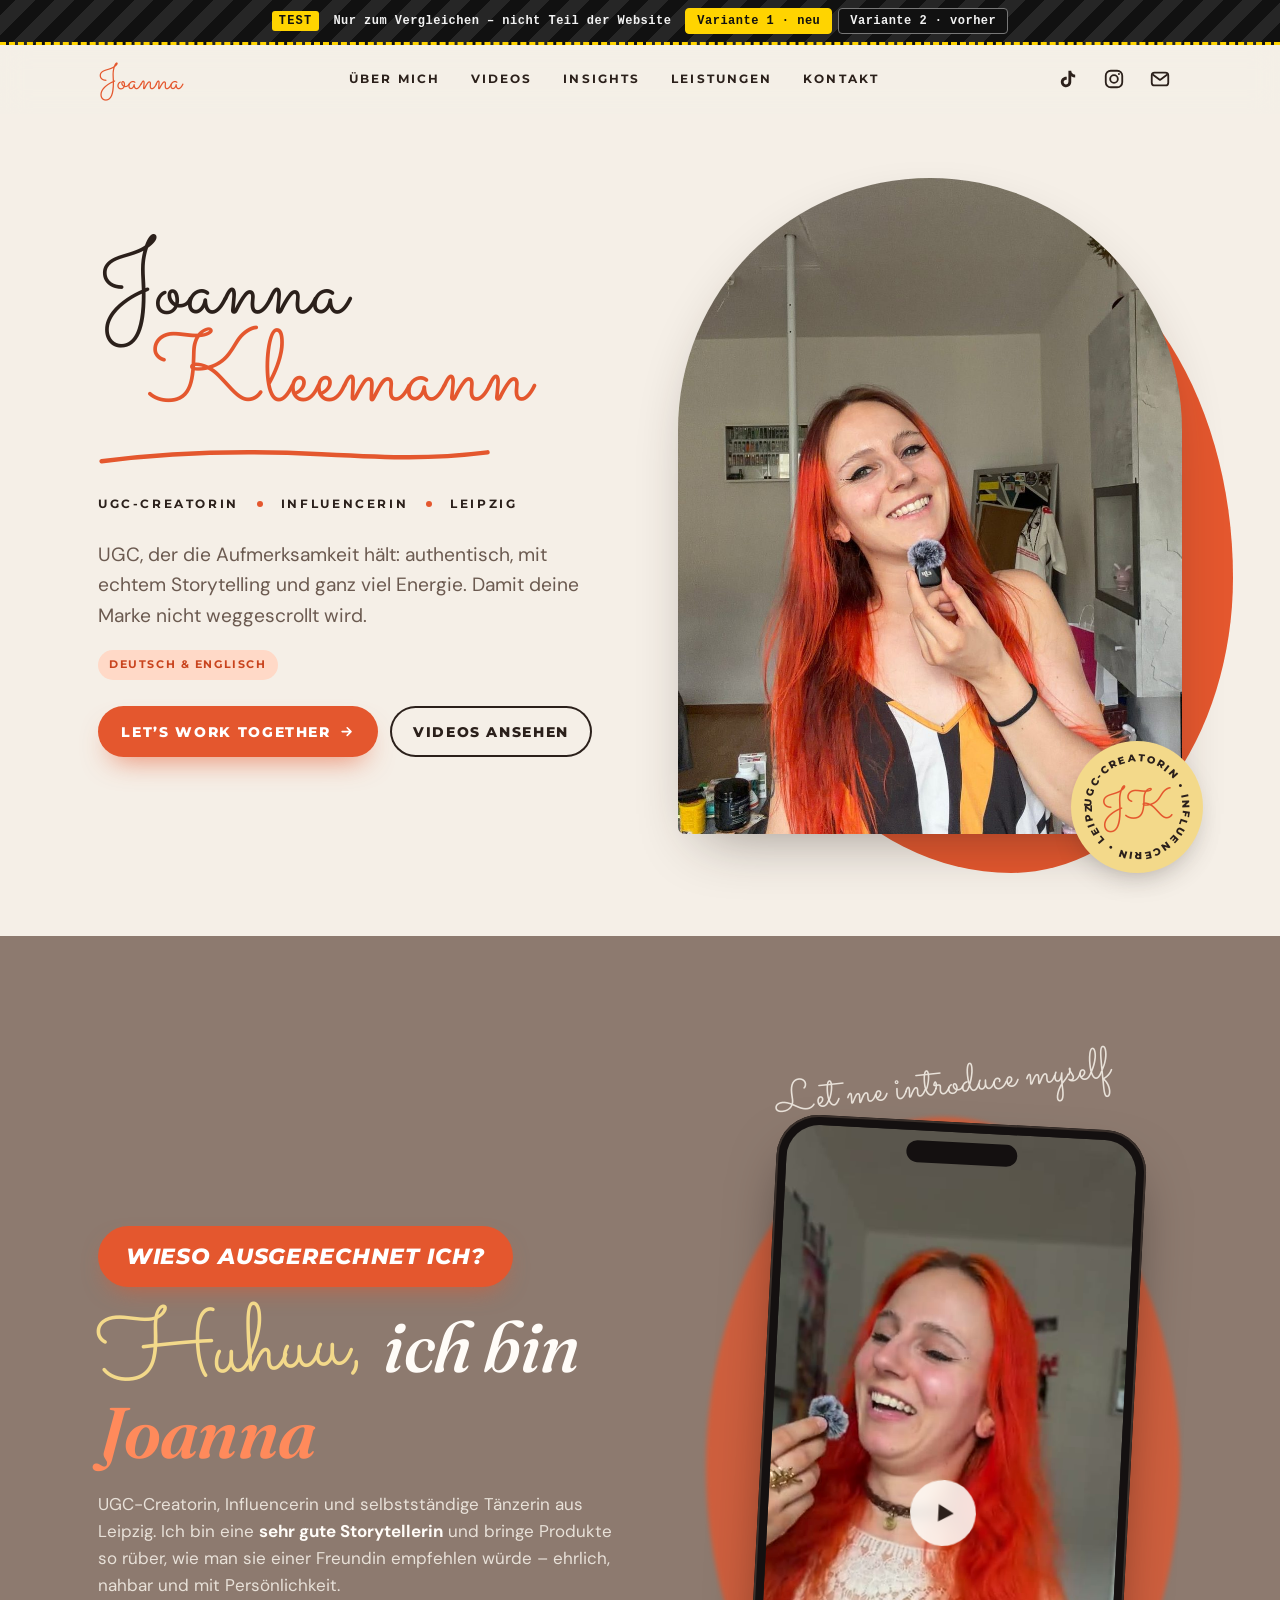
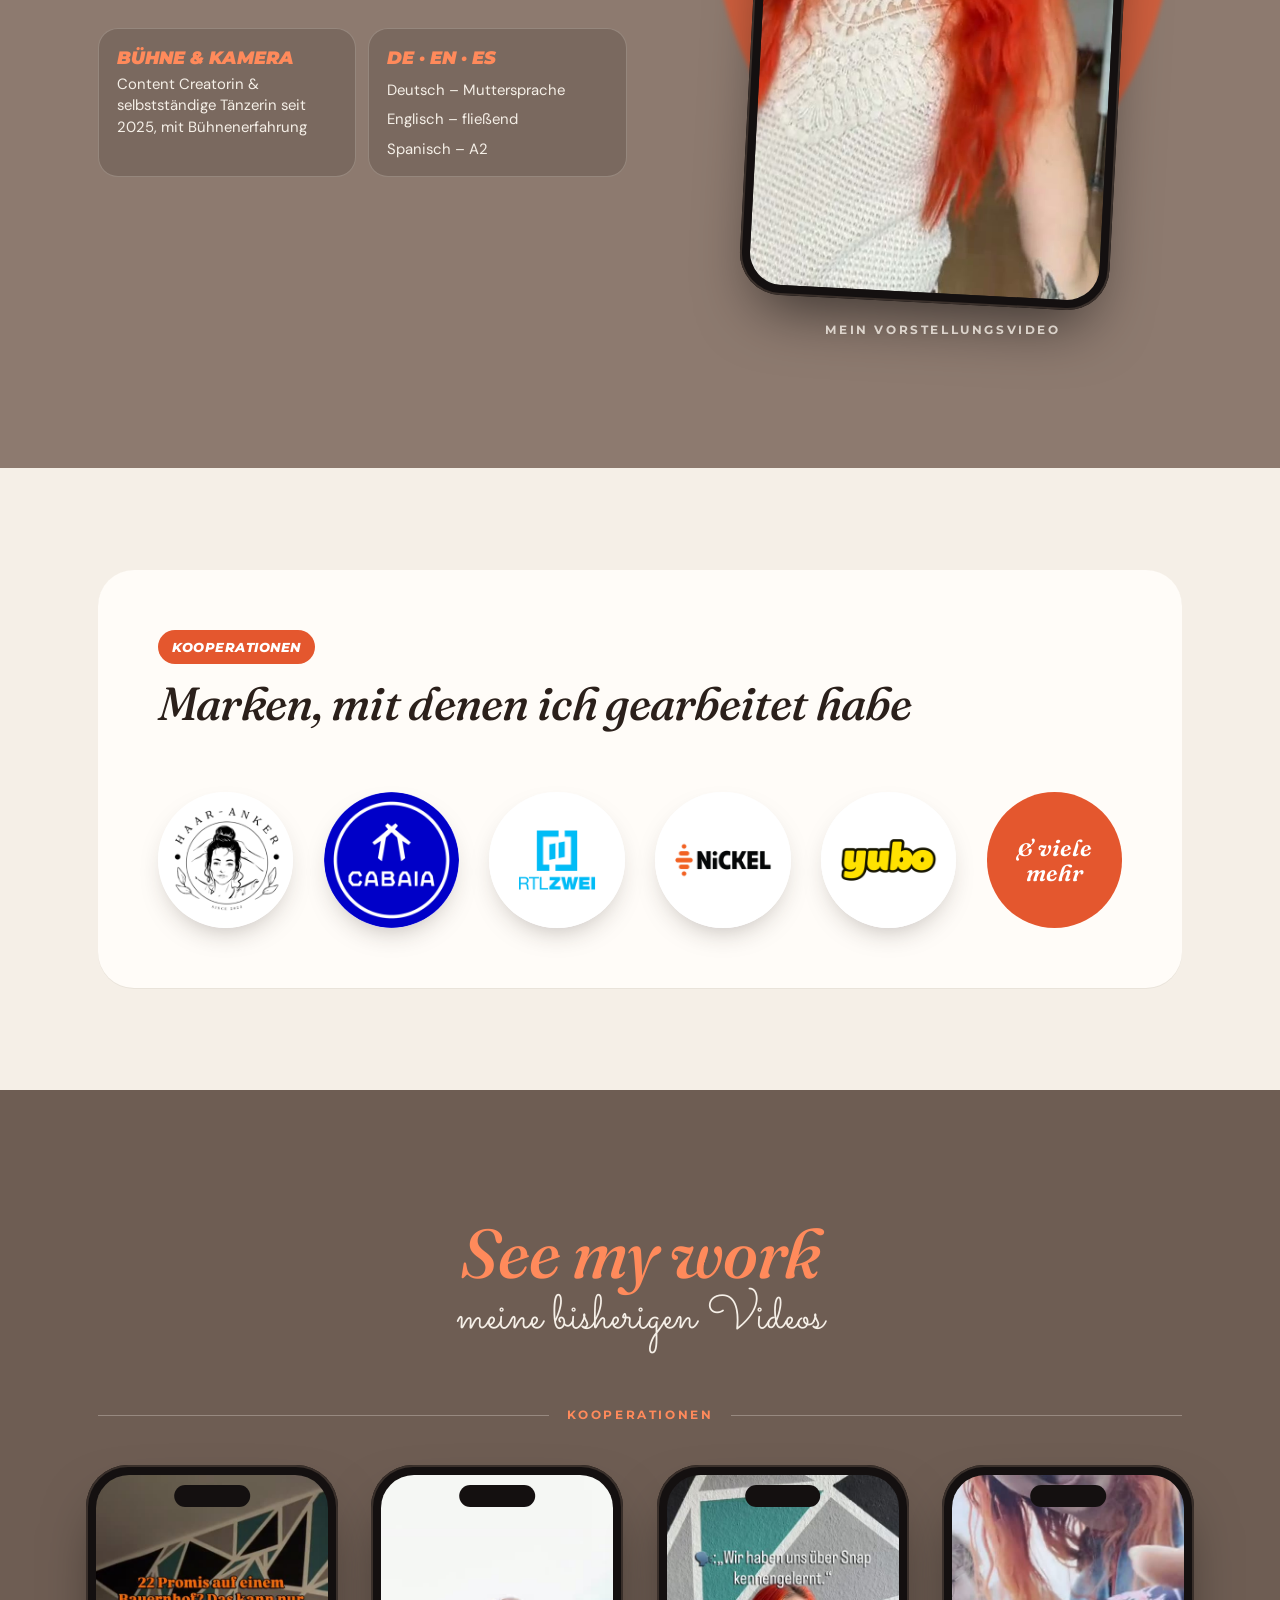
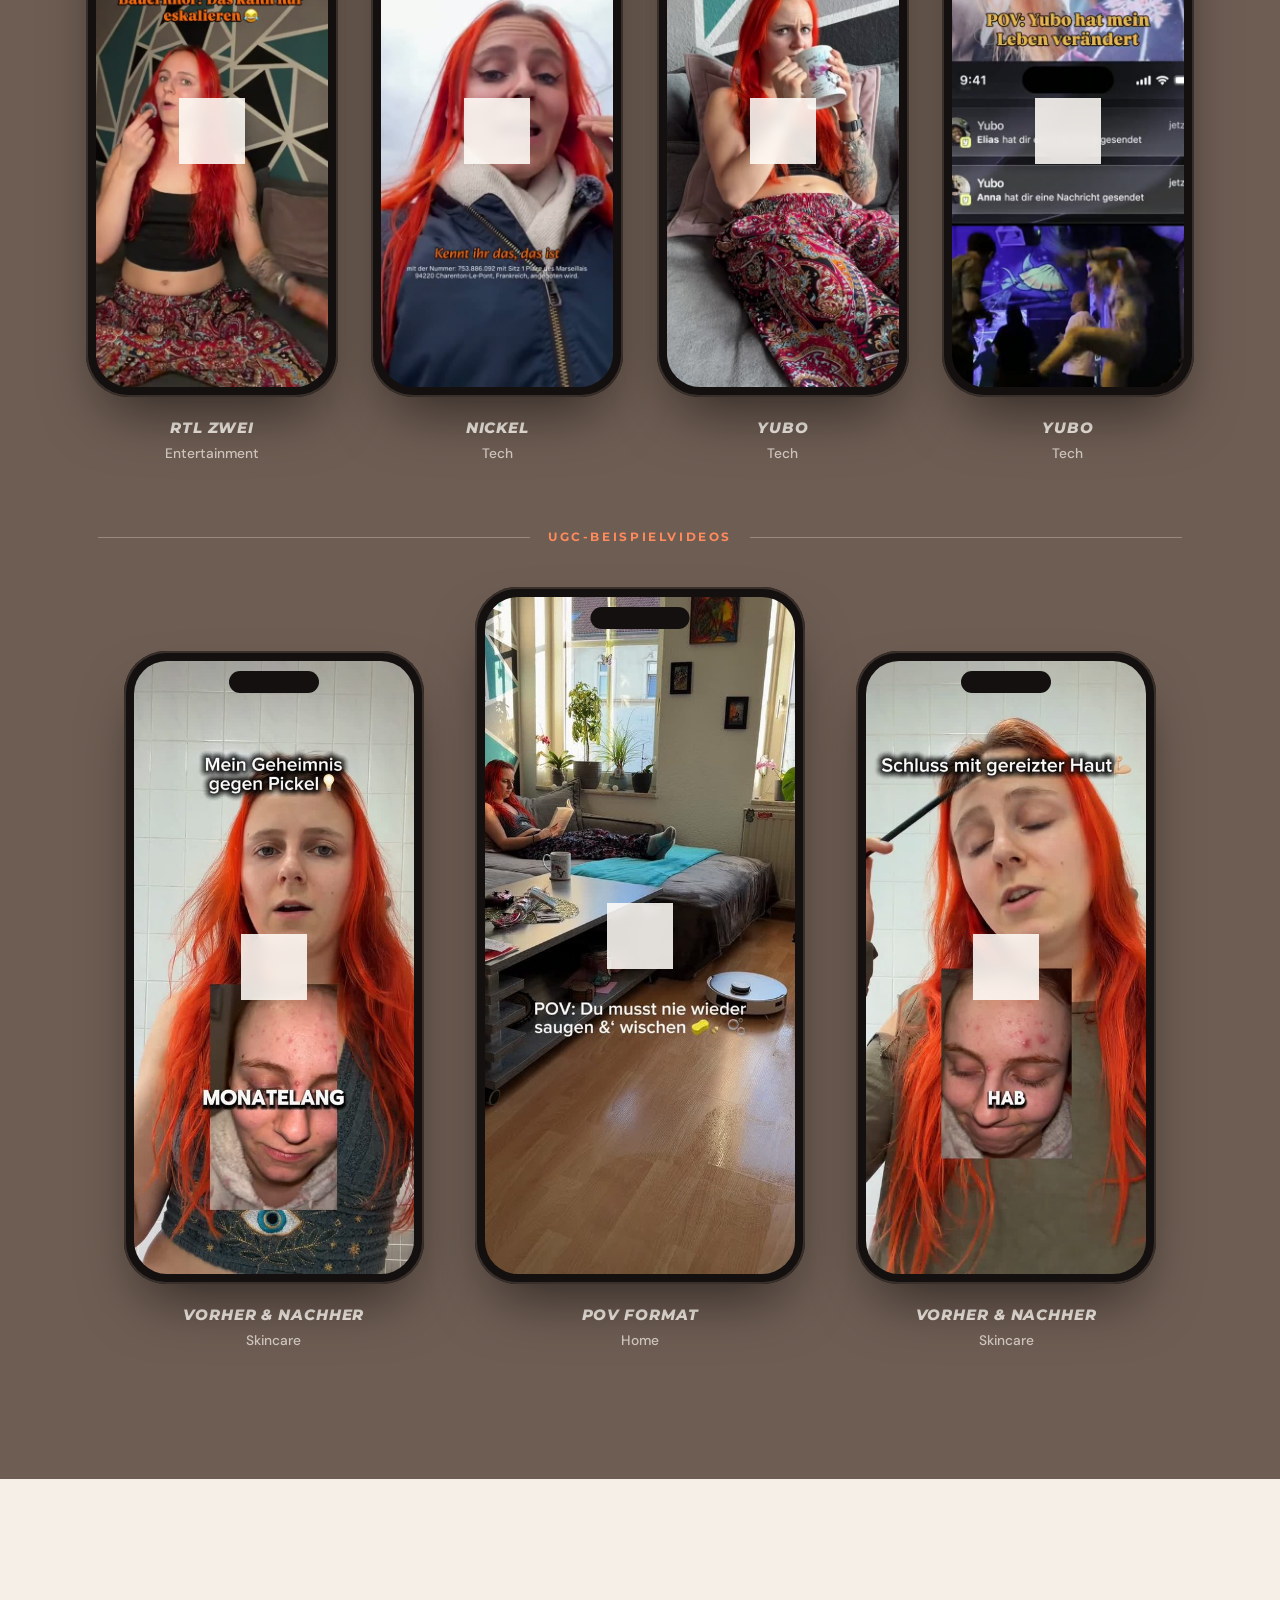
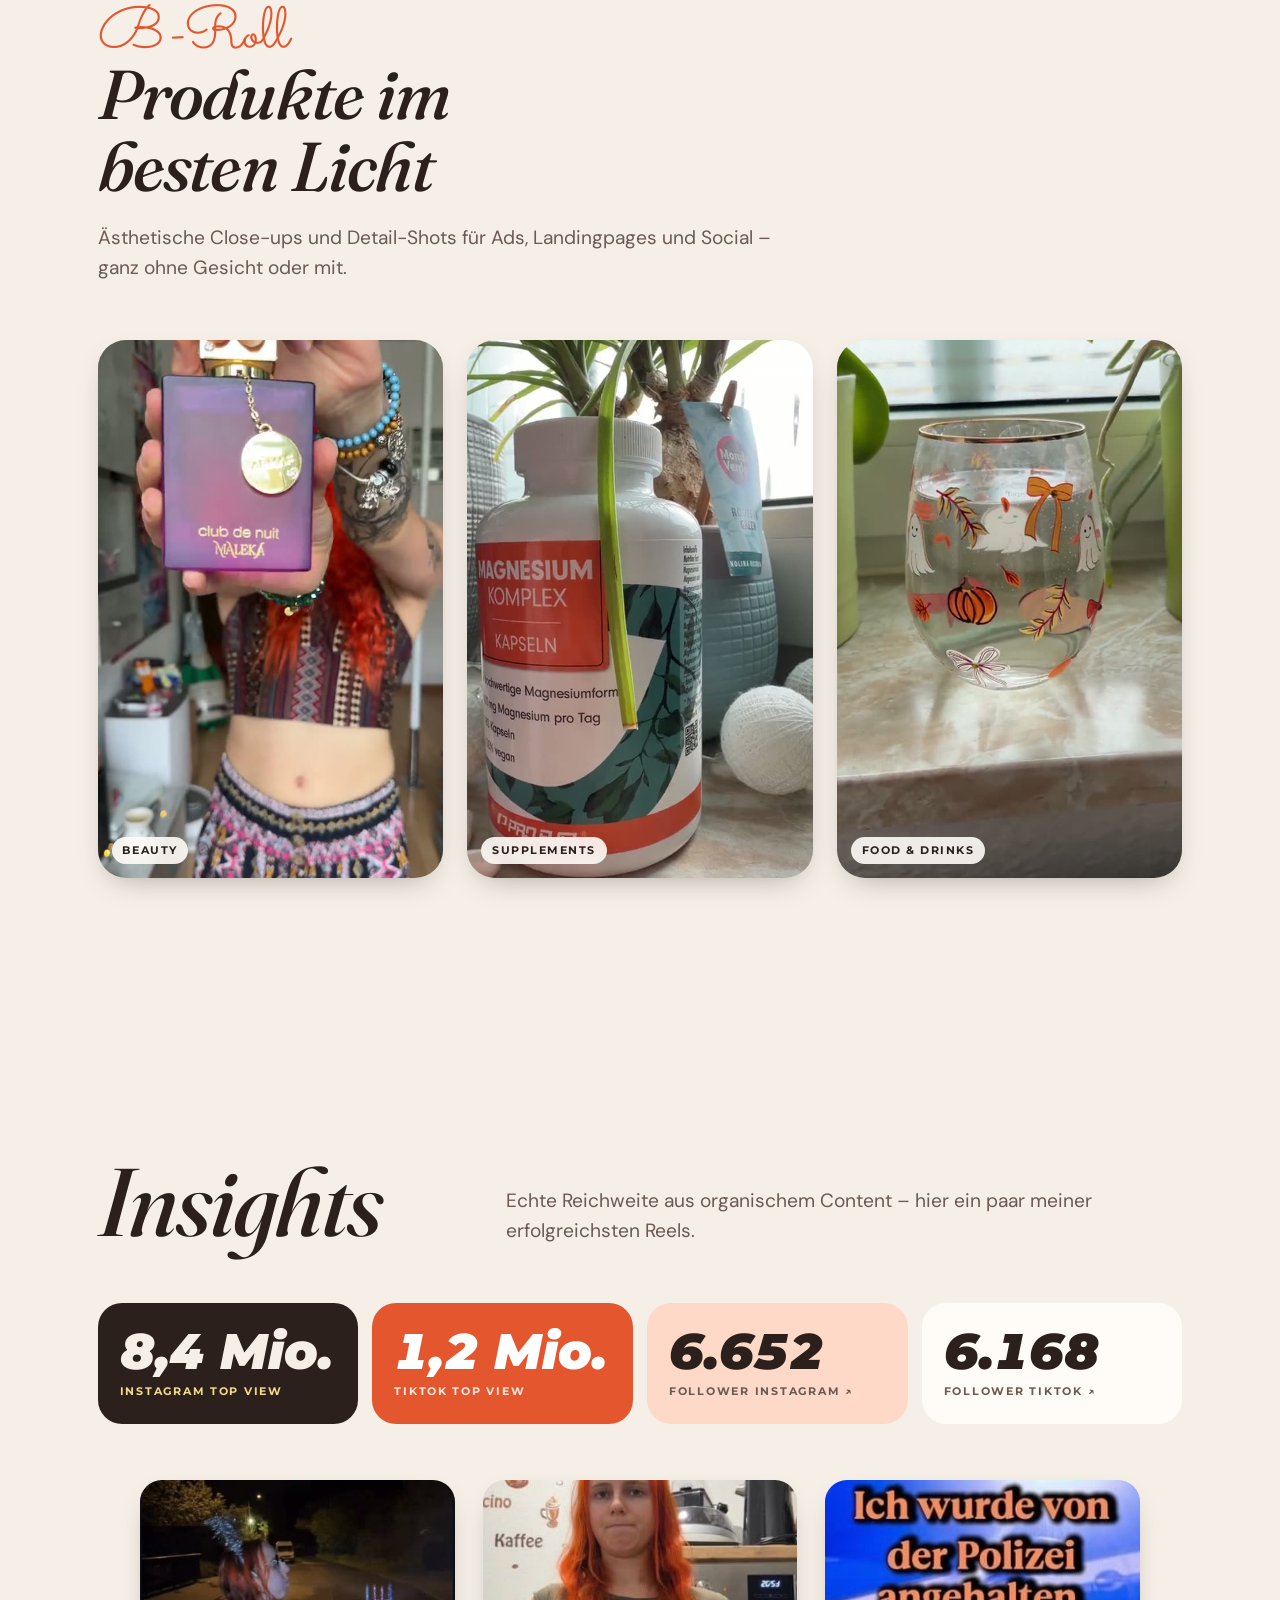
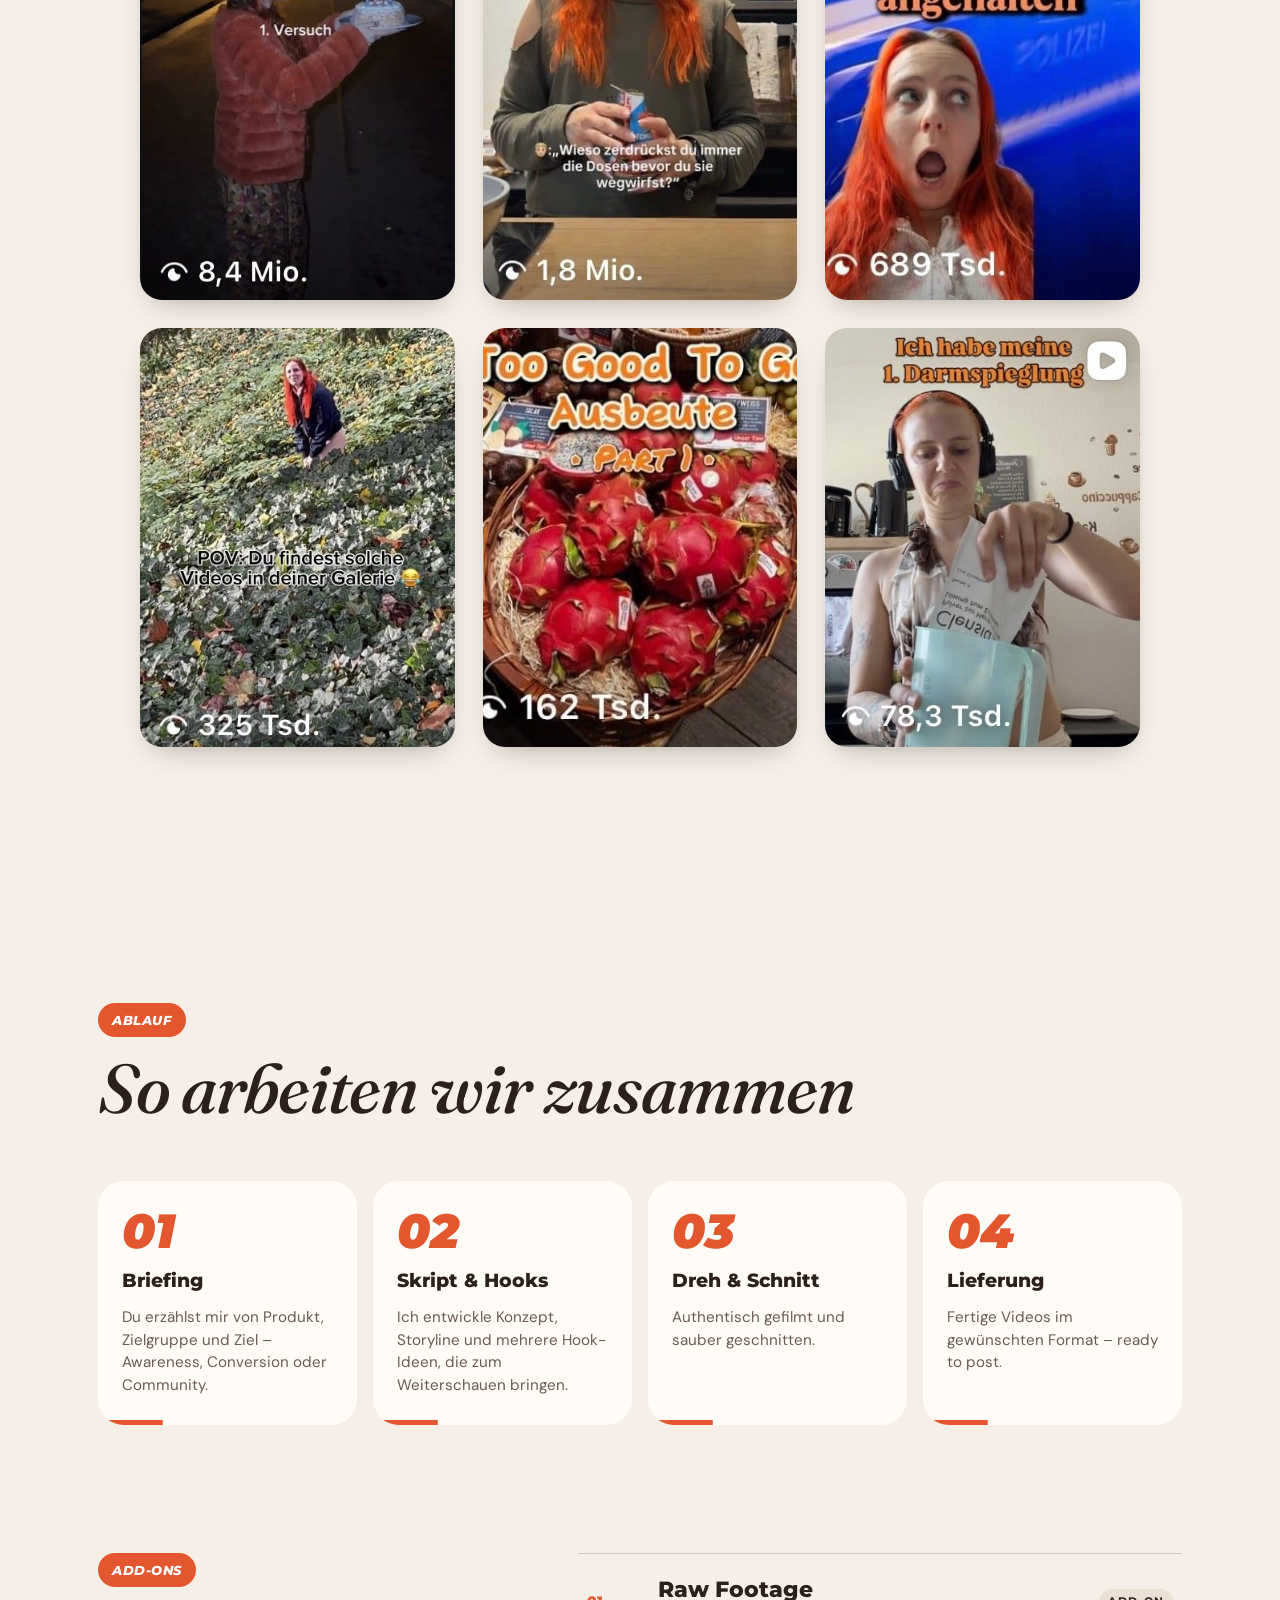
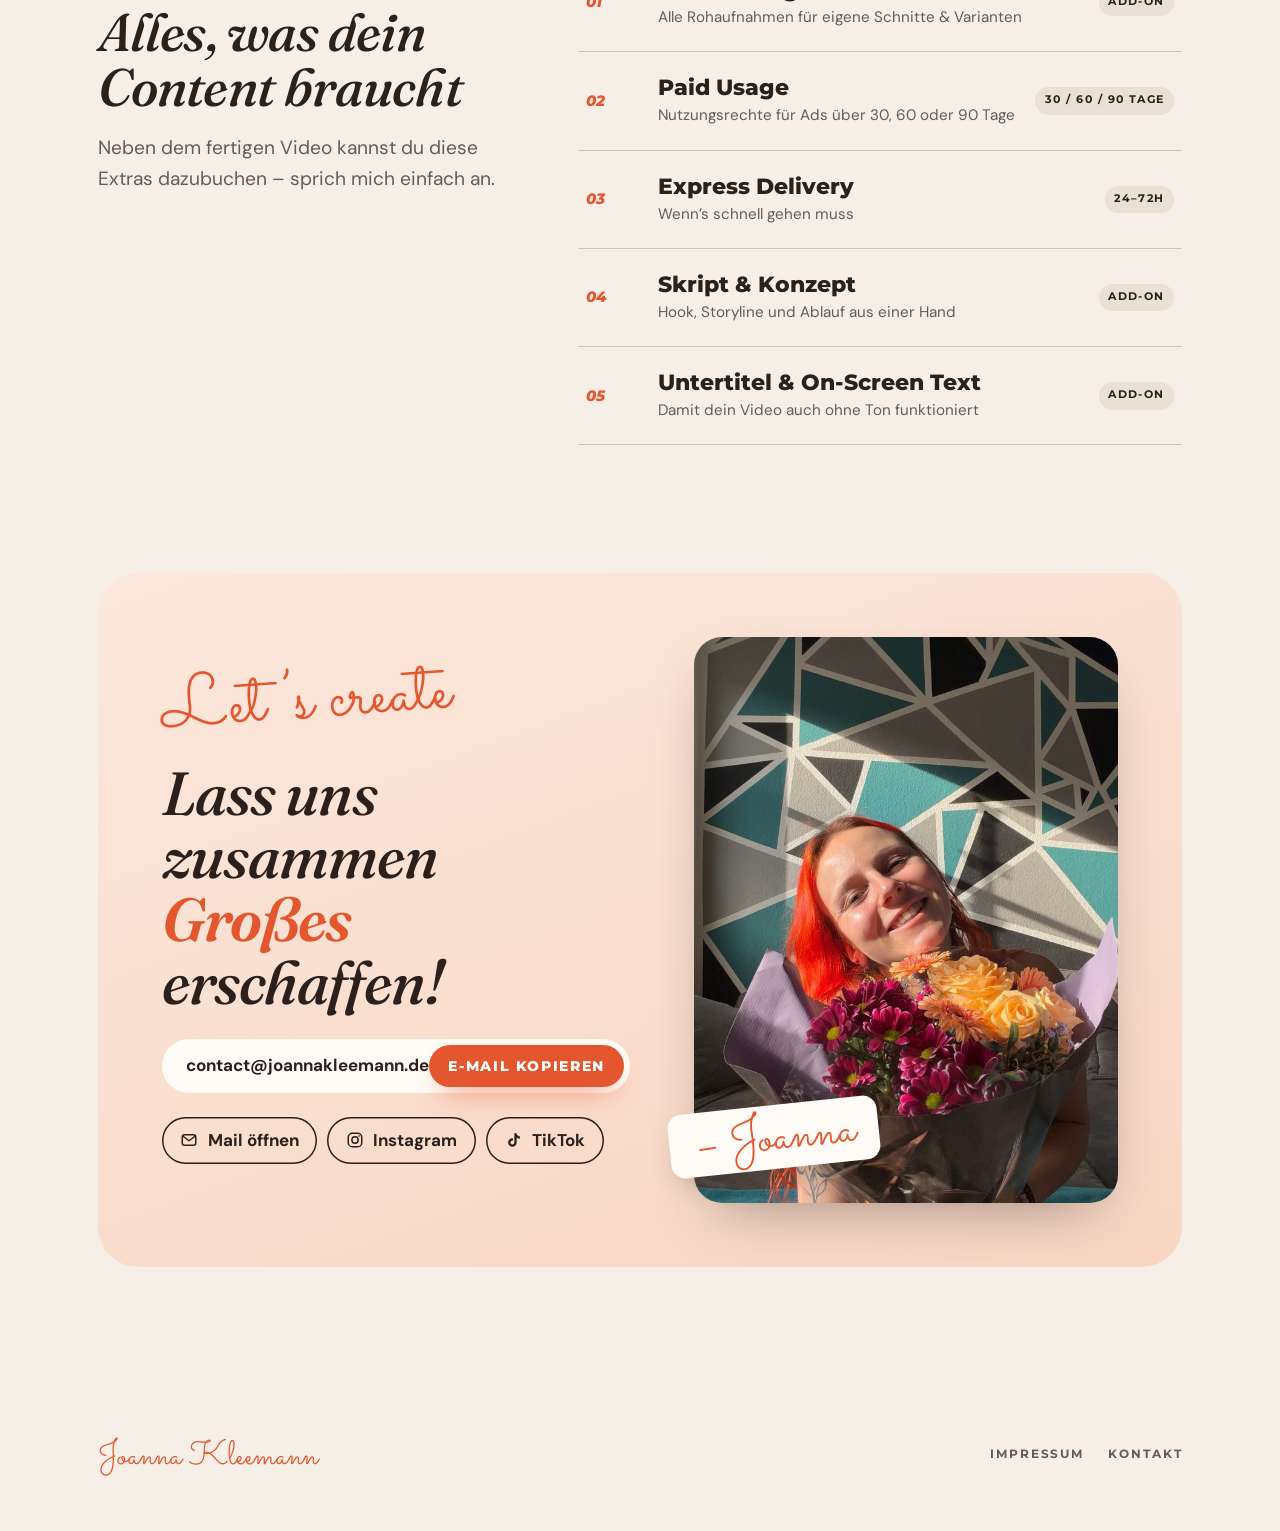
==== index.html @ 0f05bb0d "Variante 1 überarbeitet, bisheriger Stand als Variante 2 (vorher) - Hero ohne doppelte Zahlen und Ex" ====
<!doctype html>
<html lang="de"><head><meta charset="utf-8"><meta name="viewport" content="width=device-width,initial-scale=1,viewport-fit=cover">
<meta name="robots" content="noindex, nofollow">
<meta name="description" content="UGC-Portfolio von Joanna Kleemann – UGC-Creatorin und Influencerin aus Leipzig.">
<meta name="theme-color" content="#F5EFE7">
<title>Joanna Kleemann UGC</title>
<link rel="preconnect" href="https://fonts.googleapis.com">
<link rel="preconnect" href="https://fonts.gstatic.com" crossorigin>
<link rel="stylesheet" href="https://fonts.googleapis.com/css2?family=Fraunces:ital,opsz,wght@1,9..144,500;1,9..144,600&family=Sacramento&family=Montserrat:ital,wght@0,500;0,700;0,800;1,800;1,900&family=DM+Sans:opsz,wght@9..40,400;9..40,500;9..40,700&display=swap">
<style>
/* Editorial-warm: Creme, Taupe, Salbei und Butter wie ein Moodboard –
   Joannas Haarfarbe (Flamme) ist der einzige laute Akzent. */
:root{
  --cream:#F5EFE7;
  --sand:#EAE0D4;
  --paper:#FFFCF8;
  --taupe:#8D7A6F;
  --taupe-d:#6E5D53;
  --espresso:#2B201B;
  --ink:#2B201B;
  --ink-soft:#6B5A50;
  --sage:#AEBBA0;
  --sage-d:#8E9C80;
  --butter:#F3D98A;
  --flame:#E4572E;
  --flame-d:#C9441E;
  --flame-l:#FF8A5B;
  --peach:#FFD9C7;

  --f-script:"Sacramento","Segoe Script","Brush Script MT",cursive;
  --f-head:"Montserrat",system-ui,"Segoe UI",sans-serif;
  --f-serif:"Fraunces",Georgia,"Times New Roman",serif;
  --f-body:"DM Sans",system-ui,-apple-system,"Segoe UI",sans-serif;

  --r-lg:28px;
  --shadow:0 24px 60px -24px rgba(43,32,27,.45);
  --shadow-sm:0 12px 30px -14px rgba(43,32,27,.4);
  --gutter:max(16px,4.5vw);
  color-scheme:light;
}
*{box-sizing:border-box}
html{scroll-behavior:smooth;overflow-x:clip}
body{margin:0;background:var(--cream);color:var(--ink);font-family:var(--f-body);font-size:17px;line-height:1.6;overflow-x:clip;-webkit-font-smoothing:antialiased}
img,video{display:block;max-width:100%}
h1,h2,h3,p,figure{margin:0}
ul{margin:0;padding:0;list-style:none}
a{color:inherit}
:focus-visible{outline:3px solid var(--flame);outline-offset:3px;border-radius:6px}
.wrap{max-width:1200px;margin-inline:auto;padding-inline:var(--gutter)}
section{padding-block:clamp(72px,10vw,128px)}

/* ---------- Typo-Bausteine ---------- */
.head{
  font-family:var(--f-serif);font-weight:500;font-style:italic;
  font-size:clamp(2.4rem,5.4vw,4.4rem);line-height:1.04;letter-spacing:-.015em;text-wrap:balance;
}
.head span{font-weight:600}
.head-xl{font-size:clamp(3.4rem,8vw,6rem);line-height:.95}
.script{font-family:var(--f-script);font-weight:400;line-height:1;text-transform:none;letter-spacing:0}
.label{
  font-family:var(--f-head);font-weight:700;font-size:.74rem;letter-spacing:.22em;text-transform:uppercase;
}
.tag{
  display:inline-flex;align-items:center;gap:.5em;background:var(--flame);color:#fff;
  font-family:var(--f-head);font-weight:800;font-style:italic;font-size:.82rem;letter-spacing:.04em;text-transform:uppercase;
  padding:.5em 1.1em;border-radius:999px;width:fit-content;max-width:100%;
}
.lead{font-size:clamp(1.05rem,1.5vw,1.2rem);color:var(--ink-soft);max-width:52ch}

.btn{
  display:inline-flex;align-items:center;justify-content:center;gap:.6em;
  font-family:var(--f-head);font-weight:800;font-size:.86rem;letter-spacing:.12em;text-transform:uppercase;
  padding:1.05em 1.7em;border-radius:999px;text-decoration:none;cursor:pointer;border:0;
  transition:transform .25s ease,background .25s ease,color .25s ease,box-shadow .25s ease;
}
.btn svg{width:1.1em;height:1.1em}
.btn-fill{background:var(--flame);color:#fff;box-shadow:0 14px 28px -12px rgba(228,87,46,.7)}
.btn-fill:hover{background:var(--flame-d);transform:translateY(-2px)}
.btn-line{background:transparent;color:var(--ink);box-shadow:inset 0 0 0 2px currentColor}
.btn-line:hover{background:var(--espresso);color:var(--cream);box-shadow:inset 0 0 0 2px var(--espresso)}

.ico-link{
  width:44px;height:44px;border-radius:50%;display:grid;place-items:center;
  color:var(--ink);text-decoration:none;transition:background .25s,color .25s,transform .25s;
}
.ico-link:hover{background:var(--espresso);color:var(--cream);transform:translateY(-2px)}
.ico-link svg{width:22px;height:22px}

/* ---------- Nav ---------- */
.nav{
  position:sticky;top:0;z-index:30;
  background:color-mix(in srgb,var(--cream) 82%,transparent);
  backdrop-filter:blur(14px);-webkit-backdrop-filter:blur(14px);
  border-bottom:1px solid transparent;transition:border-color .3s;
}
.nav.scrolled{border-bottom-color:rgba(43,32,27,.1)}
.nav-in{display:flex;align-items:center;justify-content:space-between;gap:16px;height:68px}
.brand{font-family:var(--f-script);font-size:2.1rem;color:var(--flame);text-decoration:none;line-height:1;padding-top:6px}
.nav-links{display:flex;gap:clamp(18px,2.4vw,34px)}
.nav-links a{font-family:var(--f-head);font-weight:700;font-size:.74rem;letter-spacing:.18em;text-transform:uppercase;text-decoration:none;position:relative;padding-block:6px}
.nav-links a::after{content:"";position:absolute;left:0;right:100%;bottom:0;height:2px;background:var(--flame);transition:right .3s ease}
.nav-links a:hover::after{right:0}
.nav-social{display:flex;gap:2px}

/* ---------- Hero ---------- */
.hero{padding-block:clamp(28px,5vw,64px) clamp(64px,8vw,104px)}
.hero-grid{display:grid;grid-template-columns:1fr 1fr;gap:clamp(36px,6vw,88px);align-items:center}
.hero-copy{display:flex;flex-direction:column;gap:26px;min-width:0}
.hello{font-family:var(--f-head);font-weight:900;font-style:italic;text-transform:uppercase;color:var(--taupe);font-size:clamp(1.3rem,2.6vw,2rem);letter-spacing:.02em}
.hero-copy{container-type:inline-size}
.name{position:relative;font-size:clamp(4rem,8vw,7.4rem);font-size:clamp(3.6rem,20cqi,7.6rem);line-height:.86;color:var(--espresso);margin-top:-6px}
.name span{display:block}
.name span:last-child{padding-left:.5em;color:var(--flame)}
.swash{display:block;width:min(78%,440px);height:auto;color:var(--flame);margin-top:-2px}
.role{display:flex;flex-wrap:wrap;gap:10px 18px;align-items:center}
.role .label{color:var(--ink)}
.role i{width:6px;height:6px;border-radius:50%;background:var(--flame)}
.cta-row{display:flex;flex-wrap:wrap;gap:12px}

.stats{display:grid;grid-template-columns:repeat(4,minmax(0,1fr));gap:0;border-top:1px solid rgba(43,32,27,.18);padding-top:22px;margin-top:6px}
.stats li{padding-right:12px;min-width:0}
.stats li + li{padding-left:16px;border-left:1px solid rgba(43,32,27,.18)}
.stats b{display:block;font-family:var(--f-head);font-weight:900;font-style:italic;font-size:clamp(1.25rem,2vw,1.6rem);line-height:1.1;font-variant-numeric:tabular-nums;white-space:nowrap}
.stats small{display:block;font-size:.8rem;line-height:1.35;color:var(--ink-soft);margin-top:4px}
.stats a{text-decoration:none}
.stats a:hover b{color:var(--flame)}

.hero-visual{position:relative;justify-self:center;width:min(100%,560px)}
.blob{position:absolute;inset:8% -10% -6% 10%;background:var(--flame);border-radius:52% 48% 44% 56%/ 46% 54% 46% 54%;animation:morph 14s ease-in-out infinite}
@keyframes morph{50%{border-radius:42% 58% 56% 44%/56% 42% 58% 44%}}
.portrait{position:relative;aspect-ratio:4/5.2;border-radius:999px 999px var(--r-lg) var(--r-lg);overflow:hidden;box-shadow:var(--shadow)}
.portrait img{width:100%;height:100%;object-fit:cover;object-position:50% 30%}
.float{
  position:absolute;z-index:2;background:var(--paper);border-radius:18px;box-shadow:var(--shadow-sm);
  padding:12px 16px;display:flex;align-items:center;gap:12px;animation:bob 6s ease-in-out infinite;
}
.float b{display:block;font-family:var(--f-head);font-weight:900;font-style:italic;font-size:1.3rem;line-height:1}
.float small{display:block;font-size:.72rem;letter-spacing:.12em;text-transform:uppercase;color:var(--ink-soft);font-weight:700;margin-top:3px}
.float .dot{width:38px;height:38px;border-radius:50%;display:grid;place-items:center;flex:none}
.float .dot svg{width:20px;height:20px}
.float.f1{left:-12%;top:46%}
.float.f1 .dot{background:linear-gradient(45deg,#F9A13A,#E4405F 45%,#B23AA8 75%,#6A4BD1);color:#fff}
.float.f2{right:-9%;top:12%;animation-delay:-3s}
.float.f2 .dot{background:var(--espresso);color:#fff}
.float b{color:var(--flame)}
@keyframes bob{50%{transform:translateY(-10px)}}
.ring{position:absolute;z-index:2;right:-4%;bottom:-6%;width:132px;height:132px;border-radius:50%;background:var(--butter);display:grid;place-items:center;box-shadow:var(--shadow-sm)}
.ring svg{position:absolute;inset:8px;width:calc(100% - 16px);height:calc(100% - 16px);animation:spin 18s linear infinite}
.ring text{font-family:var(--f-head);font-weight:800;font-size:10.5px;letter-spacing:.2em;fill:var(--espresso)}
.ring .core{font-family:var(--f-script);font-size:2.6rem;line-height:1;color:var(--flame);padding-top:6px}
@keyframes spin{to{transform:rotate(360deg)}}


/* ---------- Über mich ---------- */
.about{background:var(--taupe);color:var(--cream);position:relative;overflow:hidden}
.about-grid{display:grid;grid-template-columns:1.05fr .95fr;gap:clamp(40px,6vw,96px);align-items:center}
.about-copy{display:flex;flex-direction:column;gap:22px;min-width:0}
.about .head span{color:var(--flame-l)}
.hello-head{font-family:var(--f-serif);font-weight:500;font-style:italic;font-size:clamp(2.6rem,5.6vw,4.6rem);line-height:1.02;letter-spacing:-.01em;color:var(--paper)}
.hello-head .hh{font-family:var(--f-script);font-style:normal;font-weight:400;font-size:1.35em;color:var(--butter);display:inline-block;transform:rotate(-4deg);margin-right:.08em;line-height:.9}
.hello-head .jo{color:var(--flame-l);font-weight:600}
.tag-xl{font-size:clamp(1.05rem,1.8vw,1.35rem);padding:.6em 1.3em;box-shadow:0 10px 24px -10px rgba(228,87,46,.7)}
.about p{color:color-mix(in srgb,var(--cream) 88%,transparent);max-width:54ch}
.about strong{color:var(--paper)}
.facts{display:grid;grid-template-columns:repeat(2,minmax(0,1fr));gap:12px;margin-top:6px}
.fact{background:color-mix(in srgb,var(--espresso) 18%,transparent);border:1px solid color-mix(in srgb,var(--cream) 22%,transparent);border-radius:20px;padding:18px 18px 16px;transition:background .3s,transform .3s}
.fact:hover{background:color-mix(in srgb,var(--espresso) 30%,transparent);transform:translateY(-3px)}
.fact b{display:block;font-family:var(--f-head);font-weight:900;font-style:italic;text-transform:uppercase;font-size:1.15rem;color:var(--flame-l);line-height:1.15}
.fact span{display:block;font-size:.93rem;line-height:1.45;margin-top:6px;color:var(--cream)}
.intro-phone{position:relative;justify-self:center;width:min(100%,370px);display:flex;flex-direction:column;align-items:center;gap:18px}
.intro-phone .phone{transform:rotate(3deg)}
.intro-phone .phone:hover,.intro-phone .phone.playing{transform:rotate(0) translateY(-8px)}
.intro-phone::before{content:"";position:absolute;inset:6% -14% 14% -14%;border-radius:50%;background:var(--flame);opacity:.75;filter:blur(2px)}
.intro-phone > *{position:relative}
.intro{font-size:clamp(2.2rem,3.4vw,2.9rem);color:var(--flame-l);transform:rotate(-6deg);white-space:nowrap;margin-bottom:-4px}
.intro-phone figcaption{color:color-mix(in srgb,var(--cream) 80%,transparent)}

.langs{display:flex;flex-wrap:wrap;gap:8px;margin-top:-8px}
.langs span{font-family:var(--f-head);font-weight:700;font-size:.7rem;letter-spacing:.14em;text-transform:uppercase;background:var(--peach);color:var(--flame-d);padding:.55em 1em;border-radius:999px}

/* ---------- Marken ---------- */
.brands{padding-block:clamp(64px,8vw,104px)}
.brands-box{display:grid;grid-template-columns:1fr;gap:clamp(28px,5vw,64px);align-items:center;background:var(--paper);border-radius:36px;padding:clamp(28px,5vw,60px);box-shadow:0 1px 0 rgba(43,32,27,.06)}
.brands-copy{display:flex;flex-direction:column;gap:16px;align-items:flex-start;min-width:0}
.brands .head{font-size:clamp(1.8rem,3.8vw,2.9rem)}
.logos{display:grid;grid-template-columns:repeat(6,minmax(0,1fr));gap:clamp(14px,2.4vw,32px)}
.logo{display:flex;flex-direction:column;align-items:center;gap:12px}
.logo .circ{background:#fff;width:min(100%,170px);aspect-ratio:1;border-radius:50%;overflow:hidden;box-shadow:var(--shadow-sm);transition:transform .35s cubic-bezier(.3,1.5,.5,1)}
.logo:hover .circ{transform:scale(1.06) rotate(-4deg)}
.logo.more .circ{background:var(--flame);display:grid;place-items:center;text-align:center;box-shadow:none}
.logo.more span{font-family:var(--f-serif);font-style:italic;font-weight:600;font-size:clamp(1.05rem,1.8vw,1.45rem);line-height:1.1;color:#fff}
.langs-list{display:flex!important;flex-direction:column;gap:2px}
.logo .circ img{width:100%;height:100%;object-fit:cover}
.logo small{font-family:var(--f-head);font-weight:700;font-size:.68rem;letter-spacing:.16em;text-transform:uppercase;color:var(--ink-soft)}


/* ---------- Ablauf ---------- */
.process{padding-bottom:0}
.process-head{display:flex;flex-direction:column;gap:16px;margin-bottom:clamp(32px,5vw,56px)}
.steps{display:grid;grid-template-columns:repeat(4,minmax(0,1fr));gap:16px;margin:0;padding:0;list-style:none}
.step{position:relative;background:var(--paper);border-radius:26px;padding:26px 24px 28px;display:flex;flex-direction:column;gap:10px;overflow:hidden;transition:transform .3s,box-shadow .3s}
.step:hover{transform:translateY(-4px);box-shadow:var(--shadow-sm)}
.step::after{content:"";position:absolute;left:0;right:0;bottom:0;height:5px;background:var(--flame);transform:scaleX(.25);transform-origin:left;transition:transform .4s ease}
.step:hover::after{transform:scaleX(1)}
.step .no{font-family:var(--f-head);font-weight:900;font-style:italic;font-size:3rem;line-height:1;color:var(--flame)}
.step h3{font-family:var(--f-head);font-weight:800;font-size:1.2rem}
.step p{color:var(--ink-soft);font-size:.95rem;line-height:1.5}

/* ---------- Videos ---------- */
.work{background:var(--taupe-d);color:var(--cream);text-align:center;position:relative;overflow:hidden}
.work .head{color:var(--flame-l)}
.work .sub{font-family:var(--f-script);font-size:clamp(2.2rem,4vw,3rem);color:var(--cream);margin-top:4px}
.phones{display:flex;justify-content:center;align-items:flex-end;gap:clamp(18px,4vw,56px);margin-top:clamp(40px,6vw,64px)}
.vid{display:flex;flex-direction:column;align-items:center;gap:20px;width:clamp(220px,26vw,300px);flex:none}
.vid.mid{width:clamp(240px,29vw,330px)}
.phone{
  position:relative;width:100%;aspect-ratio:9/19;border-radius:42px;padding:10px;background:#141010;
  box-shadow:0 30px 60px -20px rgba(0,0,0,.6),inset 0 0 0 2px #3a302b;cursor:pointer;
  transition:transform .45s cubic-bezier(.3,1.4,.5,1);
}
.phone::before{content:"";position:absolute;z-index:3;top:20px;left:50%;transform:translateX(-50%);width:30%;height:22px;border-radius:999px;background:#141010}
.phone .screen{position:relative;height:100%;border-radius:33px;overflow:hidden;background:#000}
.phone video{width:100%;height:100%;object-fit:cover}
.vid:hover .phone,.phone.playing{transform:translateY(-10px)}
.play{
  position:absolute;z-index:4;left:50%;top:50%;transform:translate(-50%,-50%);width:66px;height:66px;border-radius:50%;
  border:0;padding:0;cursor:pointer;display:grid;place-items:center;
  background:rgba(255,252,248,.88);backdrop-filter:blur(6px);-webkit-backdrop-filter:blur(6px);
  transition:transform .25s,opacity .3s,background .25s;
}
.play:hover{transform:translate(-50%,-50%) scale(1.08);background:var(--butter)}
.play svg{width:22px;height:22px}
.play .i-play{margin-left:4px}
.play .i-pause,.phone.playing .play .i-play{display:none}
.phone.playing .play .i-pause{display:block}
.phone.playing .play{opacity:0}
.phone.playing:hover .play{opacity:1}
.vid figcaption{font-family:var(--f-head);font-weight:800;font-style:italic;text-transform:uppercase;letter-spacing:.06em;font-size:.92rem}
.vid figcaption small{display:block;font-family:var(--f-body);font-style:normal;font-weight:500;text-transform:none;letter-spacing:0;font-size:.86rem;color:color-mix(in srgb,var(--cream) 75%,transparent);margin-top:2px}
.sound{margin-top:clamp(32px,5vw,48px);color:color-mix(in srgb,var(--cream) 75%,transparent)}
.group{display:flex;align-items:center;gap:18px;margin-top:clamp(40px,6vw,64px);color:var(--flame-l)}
.group::before,.group::after{content:"";flex:1;height:1px;background:color-mix(in srgb,var(--cream) 30%,transparent)}
.group + .phones{margin-top:clamp(24px,4vw,40px)}
.phones.four{gap:clamp(16px,2.6vw,36px)}
.phones.four .vid{width:clamp(200px,22vw,252px)}

/* ---------- B-Roll ---------- */
.broll-head{display:flex;flex-wrap:wrap;align-items:flex-end;justify-content:space-between;gap:20px 40px;margin-bottom:clamp(32px,5vw,56px)}
.broll-head .script{font-size:clamp(2.6rem,5vw,3.6rem);color:var(--flame);display:block;margin-bottom:-6px}
.broll-head .head{max-width:14ch}
.clips{display:grid;grid-template-columns:repeat(3,minmax(0,1fr));gap:clamp(14px,2vw,24px)}
.clip{position:relative;aspect-ratio:9/14;border-radius:28px;overflow:hidden;background:var(--sand);box-shadow:var(--shadow-sm)}
.clip:nth-child(2){transform:translateY(clamp(16px,3vw,40px))}
.clip video{width:100%;height:100%;object-fit:cover}
.clip figcaption{position:absolute;left:14px;bottom:14px;background:color-mix(in srgb,var(--paper) 90%,transparent);backdrop-filter:blur(6px);-webkit-backdrop-filter:blur(6px);border-radius:999px;padding:.45em 1em;font-family:var(--f-head);font-weight:700;font-size:.68rem;letter-spacing:.14em;text-transform:uppercase}
.broll{padding-bottom:clamp(96px,12vw,150px)}

/* ---------- Analytics ---------- */
.stats-sec .top{display:flex;flex-wrap:wrap;align-items:flex-end;justify-content:space-between;gap:20px 40px;margin-bottom:clamp(32px,5vw,56px)}
.stats-sec .top .script{font-size:clamp(2.6rem,5vw,3.6rem);color:var(--flame);display:block;margin-bottom:-6px}
.kpis{display:grid;grid-template-columns:repeat(4,minmax(0,1fr));gap:14px;margin-bottom:clamp(36px,5vw,56px)}
.kpi{background:var(--paper);border-radius:24px;padding:24px 22px;text-decoration:none;display:flex;flex-direction:column;gap:6px;transition:transform .3s,box-shadow .3s;min-width:0}
.kpi:hover{transform:translateY(-4px);box-shadow:var(--shadow-sm)}
.kpi b{font-family:var(--f-head);font-weight:900;font-style:italic;font-size:clamp(2rem,4vw,3.1rem);line-height:1;font-variant-numeric:tabular-nums;white-space:nowrap}
.kpi small{font-family:var(--f-head);font-weight:700;font-size:.68rem;letter-spacing:.16em;text-transform:uppercase;color:var(--ink-soft)}
.kpi:nth-child(1){background:var(--espresso);color:var(--cream)}
.kpi:nth-child(1) small{color:var(--butter)}
.kpi:nth-child(2){background:var(--flame);color:#fff}
.kpi:nth-child(2) small{color:#FFE6DC}
.kpi:nth-child(3){background:var(--peach)}
.kpi .arrow{margin-left:auto;font-style:normal}

.shots{display:grid;grid-template-columns:repeat(3,minmax(0,1fr));gap:clamp(16px,2.4vw,28px);align-items:start;max-width:1000px;margin-inline:auto}
.shot{border-radius:22px;overflow:hidden;box-shadow:var(--shadow-sm);background:var(--sand);aspect-ratio:3/4;transition:transform .4s cubic-bezier(.3,1.4,.5,1)}
.shot img{width:100%;height:100%;object-fit:cover;object-position:center bottom}
.shot:nth-child(3n+2){transform:translateY(36px)}
.shot:hover{transform:translateY(-6px) scale(1.03)}

/* ---------- Specials ---------- */
.special{background:linear-gradient(160deg,#FBE3D5 0%,#F7D3BF 100%);position:relative;overflow:hidden}
.special-grid{display:grid;grid-template-columns:1.1fr .9fr;gap:clamp(40px,6vw,96px);align-items:center}
.collage{display:grid;grid-template-columns:1.75fr 1fr;grid-template-rows:repeat(3,minmax(0,1fr));gap:12px;min-width:0}
.collage .c{border-radius:22px;overflow:hidden;box-shadow:var(--shadow-sm);background:var(--sand)}
.special .tag{background:var(--espresso);color:var(--butter)}
.collage .c img{width:100%;height:100%;object-fit:cover;transition:transform .7s ease}
.collage .c:hover img{transform:scale(1.06)}
.collage .c-main{grid-row:1/4;aspect-ratio:3/4;border-radius:140px 140px 22px 22px}
.collage .c{position:relative}
.collage .c-s{min-height:0}
.collage .c img{position:absolute;inset:0}
.special-copy{display:flex;flex-direction:column;gap:22px;min-width:0}
.special-copy .script{font-size:clamp(3.4rem,7vw,5.4rem);color:var(--flame);line-height:.9;transform:rotate(-3deg);transform-origin:left}
.special-copy .big{font-family:var(--f-head);font-weight:800;font-size:clamp(1.3rem,2.3vw,1.75rem);line-height:1.3;color:var(--espresso)}
.special-copy .big em{font-style:italic;color:var(--paper);background:var(--espresso);padding:0 .3em;border-radius:6px;-webkit-box-decoration-break:clone;box-decoration-break:clone}
.checks{display:flex;flex-direction:column;gap:10px}
.checks li{display:flex;align-items:center;gap:14px;background:var(--paper);border-radius:16px;padding:14px 18px;font-weight:700}
.checks svg{width:26px;height:26px;flex:none}

/* ---------- Leistungen ---------- */
.services-grid{display:grid;grid-template-columns:.8fr 1.2fr;gap:clamp(36px,6vw,96px);align-items:start}
.services-copy{display:flex;flex-direction:column;gap:18px;position:sticky;top:100px}
.services-copy .head{font-size:clamp(2rem,4.2vw,3.3rem)}
.list{border-top:1px solid rgba(43,32,27,.2)}
.list li{
  display:grid;grid-template-columns:56px 1fr auto;align-items:center;gap:16px;
  padding:22px 8px;border-bottom:1px solid rgba(43,32,27,.2);transition:background .3s,padding .3s;
}
.list li:hover{background:var(--peach);padding-inline:20px;border-radius:14px}
.list .no{font-family:var(--f-head);font-weight:800;font-style:italic;color:var(--flame);font-size:.95rem}
.list h3{font-family:var(--f-head);font-weight:800;font-size:clamp(1.05rem,2vw,1.35rem);line-height:1.25}
.list p{color:var(--ink-soft);font-size:.95rem;margin-top:2px}
.list .pill{font-family:var(--f-head);font-weight:700;font-size:.66rem;letter-spacing:.14em;text-transform:uppercase;background:var(--sand);padding:.5em .9em;border-radius:999px;white-space:nowrap}

/* ---------- Kontakt ---------- */
.contact{padding-top:0}
.contact-box{
  position:relative;background:linear-gradient(160deg,#FCE8DC 0%,#F8D6C3 100%);color:var(--espresso);border-radius:40px;
  padding:clamp(28px,5vw,64px);display:grid;grid-template-columns:1.05fr .95fr;gap:clamp(32px,5vw,72px);align-items:center;
}
.contact-copy{position:relative;display:flex;flex-direction:column;gap:24px;min-width:0}
.contact-copy .script{font-size:clamp(3rem,6vw,4.6rem);color:var(--flame);transform:rotate(-4deg);transform-origin:left;margin-bottom:-12px}
.contact .head{font-size:clamp(2rem,4.8vw,3.8rem)}
.contact .head span{color:var(--flame)}
.mailbox{display:flex;align-items:center;background:var(--paper);color:var(--ink);border-radius:999px;padding:6px;max-width:100%;width:fit-content;gap:6px}
.mailbox .mail{padding:0 14px 0 18px;font-weight:700;user-select:all;min-width:0;overflow-wrap:anywhere}
.mailbox .btn{padding:.95em 1.4em;white-space:nowrap}
.contact .mailbox .mail{white-space:nowrap;overflow-wrap:normal}
.contact-links{display:flex;flex-wrap:wrap;gap:10px;align-items:center}
.chip{display:inline-flex;align-items:center;gap:.55em;border-radius:999px;padding:.6em 1.1em;text-decoration:none;font-weight:700;box-shadow:inset 0 0 0 1.5px var(--espresso);transition:background .25s,color .25s,box-shadow .25s}
.chip svg{width:18px;height:18px}
.chip:hover{background:var(--espresso);color:var(--cream)}
.chip small{font-weight:500;opacity:.7}
.express{display:inline-flex;align-self:flex-start;gap:.5em;align-items:center}
.contact-side{position:relative;min-width:0}
.contact-photo{width:100%;aspect-ratio:3/4;border-radius:28px;overflow:hidden;box-shadow:var(--shadow)}
.contact-photo img{width:100%;height:100%;object-fit:cover}
.sig{position:absolute;left:-6%;bottom:6%;font-family:var(--f-script);font-size:clamp(2.6rem,4vw,3.4rem);line-height:1;color:var(--flame);background:var(--paper);padding:.15em .45em .1em;border-radius:14px;transform:rotate(-6deg);box-shadow:var(--shadow-sm)}

footer{padding-block:40px 56px}
.foot{display:flex;flex-wrap:wrap;justify-content:space-between;align-items:center;gap:16px;color:var(--ink-soft)}
.foot .brand{color:var(--flame)}
.foot-links{display:flex;gap:24px}
.foot-links a{font-family:var(--f-head);font-weight:700;font-size:.74rem;letter-spacing:.16em;text-transform:uppercase;text-decoration:none}
.foot-links a:hover{color:var(--flame)}

/* Testleiste – gehört nicht zur Website */
.testbar{position:relative;z-index:60;display:flex;flex-wrap:wrap;align-items:center;justify-content:center;gap:8px 14px;padding:8px 16px;
  background:repeating-linear-gradient(-45deg,#111 0 14px,#262626 14px 28px);color:#F2F2F2;
  font:600 12px/1.2 ui-monospace,SFMono-Regular,Menlo,Consolas,monospace;letter-spacing:.04em;border-bottom:3px dashed #FFD400}
.testbar b{background:#FFD400;color:#111;padding:3px 7px;border-radius:3px;letter-spacing:.1em}
.testbar nav{display:flex;gap:6px}
.testbar a{color:#F2F2F2;text-decoration:none;border:1px solid #777;padding:5px 11px;border-radius:4px;background:#111}
.testbar a[aria-current="page"]{background:#FFD400;color:#111;border-color:#FFD400}
.testbar a:hover{border-color:#FFD400}

/* Toast */
.toast{
  position:fixed;left:50%;bottom:calc(24px + env(safe-area-inset-bottom,0px));z-index:50;
  transform:translate(-50%,160%);transition:transform .4s cubic-bezier(.3,1.5,.5,1);visibility:hidden;
  background:var(--espresso);color:var(--cream);border-radius:999px;padding:.8em 1.4em;font-weight:700;box-shadow:var(--shadow-sm)
}
.toast.show{transform:translate(-50%,0);visibility:visible}

/* Einblenden beim Scrollen (nur wenn JS läuft) */
.js .rv{opacity:0;transform:translateY(28px);transition:opacity .8s ease,transform .8s cubic-bezier(.2,.8,.2,1)}
.js .rv.in{opacity:1;transform:none}
.js .rv.d1{transition-delay:.1s}.js .rv.d2{transition-delay:.2s}.js .rv.d3{transition-delay:.3s}

/* ---------- Responsive ---------- */
@media (max-width:980px){
  .nav-links{display:none}
  .hero-grid,.about-grid,.special-grid,.services-grid,.contact-box{grid-template-columns:1fr}
  .hero-visual{order:-1;width:min(92%,460px);margin-bottom:20px}
  .services-copy{position:static}
  .brands-box{grid-template-columns:1fr}
  .kpis{grid-template-columns:repeat(2,minmax(0,1fr))}
  .steps{grid-template-columns:repeat(2,minmax(0,1fr))}
  .shots{display:flex;overflow-x:auto;scroll-snap-type:x mandatory;padding:4px 4px 26px;margin-inline:calc(var(--gutter) * -1);padding-inline:var(--gutter);scrollbar-width:none}
  .shots::-webkit-scrollbar{display:none}
  .shot{flex:0 0 min(72vw,300px);scroll-snap-align:start}
  .shot:nth-child(3n+2){transform:none}
  .phones{justify-content:flex-start;overflow-x:auto;scroll-snap-type:x mandatory;margin-inline:calc(var(--gutter) * -1);padding:20px var(--gutter) 10px;scrollbar-width:none;align-items:flex-start}
  .phones::-webkit-scrollbar{display:none}
  .vid,.vid.mid,.phones.four .vid{width:min(68vw,260px);scroll-snap-align:center}
  .clips{display:flex;overflow-x:auto;scroll-snap-type:x mandatory;margin-inline:calc(var(--gutter) * -1);padding:4px var(--gutter) 20px;scrollbar-width:none}
  .clips::-webkit-scrollbar{display:none}
  .clip{flex:0 0 min(62vw,260px);scroll-snap-align:center}
  .clip:nth-child(2){transform:none}
  .intro{white-space:normal;text-align:center}
  .intro-phone{width:min(80%,290px)}
  .contact-side{order:-1}
  .contact-photo{width:100%;aspect-ratio:4/5}
  .sig{left:4%}
}
@media (max-width:600px){
  body{font-size:16px}
  .stats{grid-template-columns:repeat(2,minmax(0,1fr));row-gap:18px}
  .stats li:nth-child(3){padding-left:0;border-left:0}
  .float{padding:8px 12px 8px 8px;gap:9px;border-radius:14px}
  .float b{font-size:1.02rem}
  .float small{font-size:.6rem}
  .float .dot{width:30px;height:30px}
  .float .dot svg{width:16px;height:16px}
  .float.f1{left:-5%;top:auto;bottom:20%}
  .float.f2{right:-5%;top:6%}
  .ring{width:104px;height:104px;right:-2%}
  .ring text{font-size:8.6px}
  .ring .core{font-size:2rem}
  .facts{grid-template-columns:1fr}
  .logos{grid-template-columns:repeat(3,minmax(0,1fr));row-gap:22px}
  .logo small{font-size:.58rem;text-align:center}
  .steps{grid-template-columns:1fr}
  .cta-row .btn{flex:1 1 auto}
  .list li{grid-template-columns:40px 1fr}
  .list .pill{grid-column:2;justify-self:start}
  .mailbox{flex-direction:column;align-items:stretch;border-radius:24px;width:100%}
  .mailbox .mail{padding:10px 8px 4px;text-align:center}
  .collage .c-main{border-radius:100px 100px 18px 18px}
  .contact-box{border-radius:28px}
}
@media (prefers-reduced-motion:reduce){
  html{scroll-behavior:auto}
  .ring svg,.float,.blob{animation:none}
  .js .rv{opacity:1;transform:none;transition:none}
}
</style>
</head><body>
<script>document.documentElement.classList.add('js')</script>

<div class="testbar" role="region" aria-label="Testansicht">
  <b>TEST</b><span>Nur zum Vergleichen – nicht Teil der Website</span>
  <nav><a href="index.html" aria-current="page">Variante 1 · neu</a><a href="v2.html">Variante 2 · vorher</a></nav>
</div>
<nav class="nav" aria-label="Hauptnavigation">
  <div class="wrap nav-in">
    <a class="brand" href="#top">Joanna</a>
    <div class="nav-links">
      <a href="#about">Über mich</a>
      <a href="#work">Videos</a>
      <a href="#analytics">Insights</a>
      <a href="#leistungen">Leistungen</a>
      <a href="#kontakt">Kontakt</a>
    </div>
    <div class="nav-social">
      <a class="ico-link" href="https://www.tiktok.com/@joanna_kleemann" target="_blank" rel="noopener" aria-label="TikTok"><svg viewBox="0 0 24 24" fill="currentColor" aria-hidden="true"><path d="M16.6 5.82A4.28 4.28 0 0 1 15.54 3h-3.09v12.4a2.59 2.59 0 0 1-2.59 2.5c-1.42 0-2.6-1.16-2.6-2.6 0-1.72 1.66-3.01 3.37-2.48V9.66c-3.45-.46-6.47 2.22-6.47 5.64 0 3.33 2.76 5.7 5.69 5.7 3.14 0 5.69-2.55 5.69-5.7V9.01a7.35 7.35 0 0 0 4.3 1.38V7.3s-1.88.09-3.24-1.48z"/></svg></a>
      <a class="ico-link" href="https://www.instagram.com/joanna_kleemann" target="_blank" rel="noopener" aria-label="Instagram"><svg viewBox="0 0 24 24" fill="none" stroke="currentColor" stroke-width="2" aria-hidden="true"><rect x="3" y="3" width="18" height="18" rx="5.5"/><circle cx="12" cy="12" r="4.2"/><circle cx="17.4" cy="6.6" r="1.1" fill="currentColor" stroke="none"/></svg></a>
      <a class="ico-link" href="mailto:contact@joannakleemann.de" aria-label="E-Mail schreiben"><svg viewBox="0 0 24 24" fill="none" stroke="currentColor" stroke-width="2" stroke-linejoin="round" aria-hidden="true"><rect x="3" y="5" width="18" height="14" rx="3"/><path d="M4 7l8 6 8-6"/></svg></a>
    </div>
  </div>
</nav>

<header class="hero" id="top">
  <div class="wrap hero-grid">
    <div class="hero-copy">
      <h1 class="name script rv d1"><span>Joanna</span><span>Kleemann</span></h1>
      <svg class="swash rv d2" viewBox="0 0 440 24" fill="none" aria-hidden="true"><path d="M4 16C80 6 170 4 250 8s120 6 186-2" stroke="currentColor" stroke-width="5" stroke-linecap="round"/></svg>
      <p class="role rv d2"><span class="label">UGC-Creatorin</span><i></i><span class="label">Influencerin</span><i></i><span class="label">Leipzig</span></p>
      <p class="lead rv d2">UGC, der die Aufmerksamkeit hält: authentisch, mit echtem Storytelling und ganz viel Energie. Damit deine Marke nicht weggescrollt wird.</p>
      <p class="langs rv d2"><span>Deutsch &amp; Englisch</span></p>
      <div class="cta-row rv d3">
        <a class="btn btn-fill" href="#kontakt">Let’s work together <svg viewBox="0 0 24 24" fill="none" stroke="currentColor" stroke-width="2.6" stroke-linecap="round" stroke-linejoin="round" aria-hidden="true"><path d="M5 12h14M13 6l6 6-6 6"/></svg></a>
        <a class="btn btn-line" href="#work">Videos ansehen</a>
      </div>
    </div>

    <div class="hero-visual rv d1">
      <div class="blob" aria-hidden="true"></div>
      <div class="portrait"><img src="img/hero.jpg" alt="Joanna Kleemann lächelt in die Kamera und hält ein Produkt" fetchpriority="high"></div>
      <div class="ring" aria-hidden="true">
        <svg viewBox="0 0 120 120"><defs><path id="circ" d="M60 60m-47 0a47 47 0 1 1 94 0a47 47 0 1 1-94 0"/></defs>
          <text><textPath href="#circ">UGC-CREATORIN • INFLUENCERIN • LEIPZIG • </textPath></text></svg>
        <span class="core">JK</span>
      </div>
    </div>
  </div>
</header>

<main>
  <section class="about" id="about">
    <div class="wrap about-grid">
      <div class="about-copy">
        <span class="tag tag-xl rv">Wieso ausgerechnet ich?</span>
        <h2 class="hello-head rv d1"><span class="hh">Huhuu,</span> ich bin <span class="jo">Joanna</span></h2>
        <p class="rv d1">UGC-Creatorin, Influencerin und selbstständige Tänzerin aus Leipzig. Ich bin eine <strong>sehr gute Storytellerin</strong> und bringe Produkte so rüber, wie man sie einer Freundin empfehlen würde – ehrlich, nahbar und mit Persönlichkeit.</p>
        <ul class="facts">
          <li class="fact rv d2"><b>Bühne &amp; Kamera</b><span>Content Creatorin &amp; selbstständige Tänzerin seit 2025, mit Bühnenerfahrung</span></li>
          <li class="fact rv d3"><b>DE · EN · ES</b><span class="langs-list"><span>Deutsch – Muttersprache</span><span>Englisch – fließend</span><span>Spanisch – A2</span></span></li>
        </ul>
      </div>
      <figure class="intro-phone rv d2">
        <p class="intro script" aria-hidden="true">Let me introduce myself</p>
        <div class="phone"><div class="screen"><video src="video/intro.mp4" poster="img/vid-intro.jpg" preload="none" playsinline aria-label="Vorstellungsvideo von Joanna"></video></div>
          <button class="play" type="button" aria-label="Video abspielen"><svg class="i-play" viewBox="0 0 20 20" aria-hidden="true"><path d="M4 2l14 8-14 8z" fill="#2B201B"/></svg><svg class="i-pause" viewBox="0 0 20 20" aria-hidden="true"><path d="M4 2h4v16H4zM12 2h4v16h-4z" fill="#2B201B"/></svg></button></div>
        <figcaption class="label">Mein Vorstellungsvideo</figcaption>
      </figure>
    </div>
  </section>

  <section class="brands" id="marken">
    <div class="wrap">
      <div class="brands-box rv">
        <div class="brands-copy">
          <span class="tag">Kooperationen</span>
          <h2 class="head">Marken, mit denen ich gearbeitet habe</h2>
        </div>
        <div class="logos">
          <div class="logo"><div class="circ"><img src="img/logo-haaranker.png" alt="Haar-Anker" loading="lazy"></div></div>
          <div class="logo"><div class="circ"><img src="img/logo-cabaia.png" alt="CABAIA" loading="lazy"></div></div>
          <div class="logo"><div class="circ"><img src="img/logo-rtl2.png" alt="RTL ZWEI" loading="lazy"></div></div>
          <div class="logo"><div class="circ"><img src="img/logo-nickel.png" alt="Nickel" loading="lazy"></div></div>
          <div class="logo"><div class="circ"><img src="img/logo-yubo.png" alt="Yubo" loading="lazy"></div></div>
          <div class="logo more"><div class="circ"><span>&amp; viele<br>mehr</span></div></div>
        </div>
      </div>
    </div>
  </section>

  <section class="work" id="work">
    <div class="wrap">
      <h2 class="head rv">See my work</h2>
      <p class="sub script rv d1">meine bisherigen Videos</p>
      <h3 class="group label rv"><span>Kooperationen</span></h3>
      <div class="phones four">
        <figure class="vid rv">
          <div class="phone"><div class="screen"><video src="video/rtl2.mp4" poster="img/vid-rtl2.jpg" preload="none" playsinline loop aria-label="Kooperationsvideo für RTL ZWEI"></video></div>
            <button class="play" type="button" aria-label="Video abspielen"><svg class="i-play" viewBox="0 0 20 20" aria-hidden="true"><path d="M4 2l14 8-14 8z" fill="#2B201B"/></svg><svg class="i-pause" viewBox="0 0 20 20" aria-hidden="true"><path d="M4 2h4v16H4zM12 2h4v16h-4z" fill="#2B201B"/></svg></button></div>
          <figcaption>RTL ZWEI<small>Entertainment</small></figcaption>
        </figure>
        <figure class="vid rv d1">
          <div class="phone"><div class="screen"><video src="video/nickel.mp4" poster="img/vid-nickel.jpg" preload="none" playsinline loop aria-label="Kooperationsvideo für Nickel"></video></div>
            <button class="play" type="button" aria-label="Video abspielen"><svg class="i-play" viewBox="0 0 20 20" aria-hidden="true"><path d="M4 2l14 8-14 8z" fill="#2B201B"/></svg><svg class="i-pause" viewBox="0 0 20 20" aria-hidden="true"><path d="M4 2h4v16H4zM12 2h4v16h-4z" fill="#2B201B"/></svg></button></div>
          <figcaption>Nickel<small>Tech</small></figcaption>
        </figure>
        <figure class="vid rv d2">
          <div class="phone"><div class="screen"><video src="video/yubo.mp4" poster="img/vid-yubo.jpg" preload="none" playsinline loop aria-label="Kooperationsvideo für Yubo"></video></div>
            <button class="play" type="button" aria-label="Video abspielen"><svg class="i-play" viewBox="0 0 20 20" aria-hidden="true"><path d="M4 2l14 8-14 8z" fill="#2B201B"/></svg><svg class="i-pause" viewBox="0 0 20 20" aria-hidden="true"><path d="M4 2h4v16H4zM12 2h4v16h-4z" fill="#2B201B"/></svg></button></div>
          <figcaption>Yubo<small>Tech</small></figcaption>
        </figure>
        <figure class="vid rv d3">
          <div class="phone"><div class="screen"><video src="video/yubo2.mp4" poster="img/vid-yubo2.jpg" preload="none" playsinline loop aria-label="Zweites Kooperationsvideo für Yubo"></video></div>
            <button class="play" type="button" aria-label="Video abspielen"><svg class="i-play" viewBox="0 0 20 20" aria-hidden="true"><path d="M4 2l14 8-14 8z" fill="#2B201B"/></svg><svg class="i-pause" viewBox="0 0 20 20" aria-hidden="true"><path d="M4 2h4v16H4zM12 2h4v16h-4z" fill="#2B201B"/></svg></button></div>
          <figcaption>Yubo<small>Tech</small></figcaption>
        </figure>
      </div>
      <h3 class="group label rv"><span>UGC-Beispielvideos</span></h3>
      <div class="phones">
        <figure class="vid rv d1">
          <div class="phone"><div class="screen"><video src="video/pickel.mp4" poster="img/vid-pickel.jpg" preload="none" playsinline loop aria-label="Vorher-Nachher-Video: Mein Geheimnis gegen Pickel"></video></div>
            <button class="play" type="button" aria-label="Video abspielen"><svg class="i-play" viewBox="0 0 20 20" aria-hidden="true"><path d="M4 2l14 8-14 8z" fill="#2B201B"/></svg><svg class="i-pause" viewBox="0 0 20 20" aria-hidden="true"><path d="M4 2h4v16H4zM12 2h4v16h-4z" fill="#2B201B"/></svg></button></div>
          <figcaption>Vorher &amp; Nachher<small>Skincare</small></figcaption>
        </figure>
        <figure class="vid mid rv d2">
          <div class="phone"><div class="screen"><video src="video/pov.mp4" poster="img/vid-pov.jpg" preload="none" playsinline loop aria-label="POV-Video: Saugroboter"></video></div>
            <button class="play" type="button" aria-label="Video abspielen"><svg class="i-play" viewBox="0 0 20 20" aria-hidden="true"><path d="M4 2l14 8-14 8z" fill="#2B201B"/></svg><svg class="i-pause" viewBox="0 0 20 20" aria-hidden="true"><path d="M4 2h4v16H4zM12 2h4v16h-4z" fill="#2B201B"/></svg></button></div>
          <figcaption>POV Format<small>Home</small></figcaption>
        </figure>
        <figure class="vid rv d3">
          <div class="phone"><div class="screen"><video src="video/haut.mp4" poster="img/vid-haut.jpg" preload="none" playsinline loop aria-label="Vorher-Nachher-Video: Schluss mit gereizter Haut"></video></div>
            <button class="play" type="button" aria-label="Video abspielen"><svg class="i-play" viewBox="0 0 20 20" aria-hidden="true"><path d="M4 2l14 8-14 8z" fill="#2B201B"/></svg><svg class="i-pause" viewBox="0 0 20 20" aria-hidden="true"><path d="M4 2h4v16H4zM12 2h4v16h-4z" fill="#2B201B"/></svg></button></div>
          <figcaption>Vorher &amp; Nachher<small>Skincare</small></figcaption>
        </figure>
      </div>
    </div>
  </section>

  <section class="broll" id="broll">
    <div class="wrap">
      <div class="broll-head">
        <div class="rv">
          <span class="script">B-Roll</span>
          <h2 class="head">Produkte im besten Licht</h2>
        </div>
        <p class="lead rv d1">Ästhetische Close-ups und Detail-Shots für Ads, Landingpages und Social – ganz ohne Gesicht oder mit.</p>
      </div>
      <div class="clips">
        <figure class="clip rv"><video src="video/broll-parfum.mp4" poster="img/vid-broll-parfum.jpg" muted loop playsinline preload="none" aria-label="B-Roll: Parfüm"></video><figcaption>Beauty</figcaption></figure>
        <figure class="clip rv d1"><video src="video/broll-magnesium.mp4" poster="img/vid-broll-magnesium.jpg" muted loop playsinline preload="none" aria-label="B-Roll: Nahrungsergänzung Close-up"></video><figcaption>Supplements</figcaption></figure>
        <figure class="clip rv d2"><video src="video/broll-glas.mp4" poster="img/vid-broll-glas.jpg" muted loop playsinline preload="none" aria-label="B-Roll: Glas wird befüllt"></video><figcaption>Food &amp; Drinks</figcaption></figure>
      </div>
    </div>
  </section>

  <section class="stats-sec" id="analytics">
    <div class="wrap">
      <div class="top">
        <div class="rv">
          <h2 class="head head-xl">Insights</h2>
        </div>
        <p class="lead rv d1">Echte Reichweite aus organischem Content – hier ein paar meiner erfolgreichsten Reels.</p>
      </div>
      <div class="kpis">
        <div class="kpi rv"><b>8,4 Mio.</b><small>Instagram Top View</small></div>
        <div class="kpi rv d1"><b>1,2 Mio.</b><small>TikTok Top View</small></div>
        <a class="kpi rv d2" href="https://www.instagram.com/joanna_kleemann" target="_blank" rel="noopener"><b>6.652</b><small>Follower Instagram ↗</small></a>
        <a class="kpi rv d3" href="https://www.tiktok.com/@joanna_kleemann" target="_blank" rel="noopener"><b>6.168</b><small>Follower TikTok ↗</small></a>
      </div>
      <div class="shots" tabindex="0" aria-label="Analytics-Screenshots">
        <div class="shot rv"><img src="img/shot-8-4mio.jpg" alt="Reel mit 8,4 Mio. Views" loading="lazy"></div>
        <div class="shot rv d1"><img src="img/shot-1-8mio.jpg" alt="Reel mit 1,8 Mio. Views" loading="lazy"></div>
        <div class="shot rv d1"><img src="img/shot-689k.jpg" alt="Reel mit 689 Tsd. Views" loading="lazy"></div>
        <div class="shot rv d2"><img src="img/shot-325k.jpg" alt="Reel mit 325 Tsd. Views" loading="lazy"></div>
        <div class="shot rv d2"><img src="img/shot-162k.jpg" alt="Reel mit 162 Tsd. Views" loading="lazy"></div>
        <div class="shot rv d3"><img src="img/shot-78k.jpg" alt="Reel mit 78,3 Tsd. Views" loading="lazy"></div>
      </div>
    </div>
  </section>

  <section class="process" id="ablauf">
    <div class="wrap">
      <div class="process-head">
        <span class="tag rv">Ablauf</span>
        <h2 class="head rv d1">So arbeiten wir zusammen</h2>
      </div>
      <ol class="steps">
        <li class="step rv"><span class="no">01</span><h3>Briefing</h3><p>Du erzählst mir von Produkt, Zielgruppe und Ziel – Awareness, Conversion oder Community.</p></li>
        <li class="step rv d1"><span class="no">02</span><h3>Skript &amp; Hooks</h3><p>Ich entwickle Konzept, Storyline und mehrere Hook-Ideen, die zum Weiterschauen bringen.</p></li>
        <li class="step rv d2"><span class="no">03</span><h3>Dreh &amp; Schnitt</h3><p>Authentisch gefilmt und sauber geschnitten.</p></li>
        <li class="step rv d3"><span class="no">04</span><h3>Lieferung</h3><p>Fertige Videos im gewünschten Format – ready to post.</p></li>
      </ol>
    </div>
  </section>

  <section id="leistungen">
    <div class="wrap services-grid">
      <div class="services-copy">
        <span class="tag rv" style="align-self:flex-start">Add-Ons</span>
        <h2 class="head rv d1">Alles, was dein Content braucht</h2>
        <p class="lead rv d2">Neben dem fertigen Video kannst du diese Extras dazubuchen – sprich mich einfach an.</p>
      </div>
      <ul class="list">
        <li class="rv"><span class="no">01</span><div><h3>Raw Footage</h3><p>Alle Rohaufnahmen für eigene Schnitte &amp; Varianten</p></div><span class="pill">Add-On</span></li>
        <li class="rv d1"><span class="no">02</span><div><h3>Paid Usage</h3><p>Nutzungsrechte für Ads über 30, 60 oder 90 Tage</p></div><span class="pill">30 / 60 / 90 Tage</span></li>
        <li class="rv d1"><span class="no">03</span><div><h3>Express Delivery</h3><p>Wenn’s schnell gehen muss</p></div><span class="pill">24–72h</span></li>
        <li class="rv d2"><span class="no">04</span><div><h3>Skript &amp; Konzept</h3><p>Hook, Storyline und Ablauf aus einer Hand</p></div><span class="pill">Add-On</span></li>
        <li class="rv d2"><span class="no">05</span><div><h3>Untertitel &amp; On-Screen Text</h3><p>Damit dein Video auch ohne Ton funktioniert</p></div><span class="pill">Add-On</span></li>
      </ul>
    </div>
  </section>

  <section class="contact" id="kontakt">
    <div class="wrap">
      <div class="contact-box rv">
        <div class="contact-copy">
          <p class="script">Let’s create</p>
          <h2 class="head">Lass uns zusammen <span>Großes</span> erschaffen!</h2>
          <div class="mailbox">
            <span class="mail">contact@joannakleemann.de</span>
            <button class="btn btn-fill" type="button" data-copy="contact@joannakleemann.de">E-Mail kopieren</button>
          </div>
          <div class="contact-links">
            <a class="chip" href="mailto:contact@joannakleemann.de"><svg viewBox="0 0 24 24" fill="none" stroke="currentColor" stroke-width="2" stroke-linejoin="round" aria-hidden="true"><rect x="3" y="5" width="18" height="14" rx="3"/><path d="M4 7l8 6 8-6"/></svg>Mail öffnen</a>
            <a class="chip" href="https://www.instagram.com/joanna_kleemann" target="_blank" rel="noopener"><svg viewBox="0 0 24 24" fill="none" stroke="currentColor" stroke-width="2" aria-hidden="true"><rect x="3" y="3" width="18" height="18" rx="5.5"/><circle cx="12" cy="12" r="4.2"/><circle cx="17.4" cy="6.6" r="1.1" fill="currentColor" stroke="none"/></svg>Instagram</a>
            <a class="chip" href="https://www.tiktok.com/@joanna_kleemann" target="_blank" rel="noopener"><svg viewBox="0 0 24 24" fill="currentColor" aria-hidden="true"><path d="M16.6 5.82A4.28 4.28 0 0 1 15.54 3h-3.09v12.4a2.59 2.59 0 0 1-2.59 2.5c-1.42 0-2.6-1.16-2.6-2.6 0-1.72 1.66-3.01 3.37-2.48V9.66c-3.45-.46-6.47 2.22-6.47 5.64 0 3.33 2.76 5.7 5.69 5.7 3.14 0 5.69-2.55 5.69-5.7V9.01a7.35 7.35 0 0 0 4.3 1.38V7.3s-1.88.09-3.24-1.48z"/></svg>TikTok</a>
          </div>
        </div>
        <div class="contact-side">
          <div class="contact-photo"><img src="img/cta.jpg" alt="Joanna mit einem bunten Blumenstrauß" loading="lazy"></div>
          <p class="sig" aria-hidden="true">– Joanna</p>
        </div>
      </div>
    </div>
  </section>
</main>

<footer>
  <div class="wrap foot">
    <a class="brand" href="#top">Joanna Kleemann</a>
    <nav class="foot-links" aria-label="Rechtliches"><a href="impressum.html">Impressum</a><a href="mailto:contact@joannakleemann.de">Kontakt</a></nav>
  </div>
</footer>

<div class="toast" id="toast" role="status" aria-live="polite"></div>

<script>
(() => {
  /* Nav-Linie beim Scrollen */
  const nav = document.querySelector('.nav');
  const onScroll = () => nav.classList.toggle('scrolled', scrollY > 8);
  onScroll(); addEventListener('scroll', onScroll, {passive:true});

  /* Einblenden */
  const els = document.querySelectorAll('.rv');
  /* Was beim Laden schon sichtbar ist, sofort zeigen */
  els.forEach(el => { if (el.getBoundingClientRect().top < innerHeight) el.classList.add('in'); });
  if ('IntersectionObserver' in window) {
    const io = new IntersectionObserver(es => es.forEach(e => {
      if (e.isIntersecting) { e.target.classList.add('in'); io.unobserve(e.target); }
    }), {rootMargin:'0px 0px -8% 0px', threshold:.08});
    els.forEach(el => io.observe(el));
  } else els.forEach(el => el.classList.add('in'));

  /* Toast */
  const toast = document.getElementById('toast');
  let tId;
  const say = msg => { toast.textContent = msg; toast.classList.add('show'); clearTimeout(tId); tId = setTimeout(() => toast.classList.remove('show'), 2200); };

  /* E-Mail kopieren */
  document.querySelectorAll('[data-copy]').forEach(btn => {
    btn.addEventListener('click', () => {
      const fallback = () => {
        const span = btn.parentElement.querySelector('.mail');
        const sel = getSelection(), range = document.createRange();
        range.selectNodeContents(span); sel.removeAllRanges(); sel.addRange(range);
        say('Markiert – jetzt kopieren');
      };
      try { navigator.clipboard.writeText(btn.dataset.copy).then(() => say('E-Mail kopiert ♡'), fallback); }
      catch (e) { fallback(); }
    });
  });

  /* Videos: Klick spielt mit Ton, andere pausieren */
  const phones = [...document.querySelectorAll('.phone')];
  phones.forEach(ph => {
    const v = ph.querySelector('video'), b = ph.querySelector('.play');
    ph.addEventListener('click', () => {
      if (v.paused) {
        phones.forEach(o => { const ov = o.querySelector('video'); if (ov !== v) ov.pause(); });
        v.muted = false; v.play().catch(() => {});
      } else v.pause();
    });
    v.addEventListener('play', () => { ph.classList.add('playing'); b.setAttribute('aria-label','Video pausieren'); });
    v.addEventListener('pause', () => { ph.classList.remove('playing'); b.setAttribute('aria-label','Video abspielen'); });
  });

  /* B-Roll: stumm abspielen, solange sichtbar */
  const clips = document.querySelectorAll('.clip video');
  if (!matchMedia('(prefers-reduced-motion: reduce)').matches && 'IntersectionObserver' in window) {
    const cio = new IntersectionObserver(es => es.forEach(e => {
      if (e.isIntersecting) { e.target.muted = true; e.target.play().catch(() => {}); } else e.target.pause();
    }), {threshold:.25});
    clips.forEach(v => cio.observe(v));
  }
})();
</script>
</body></html>
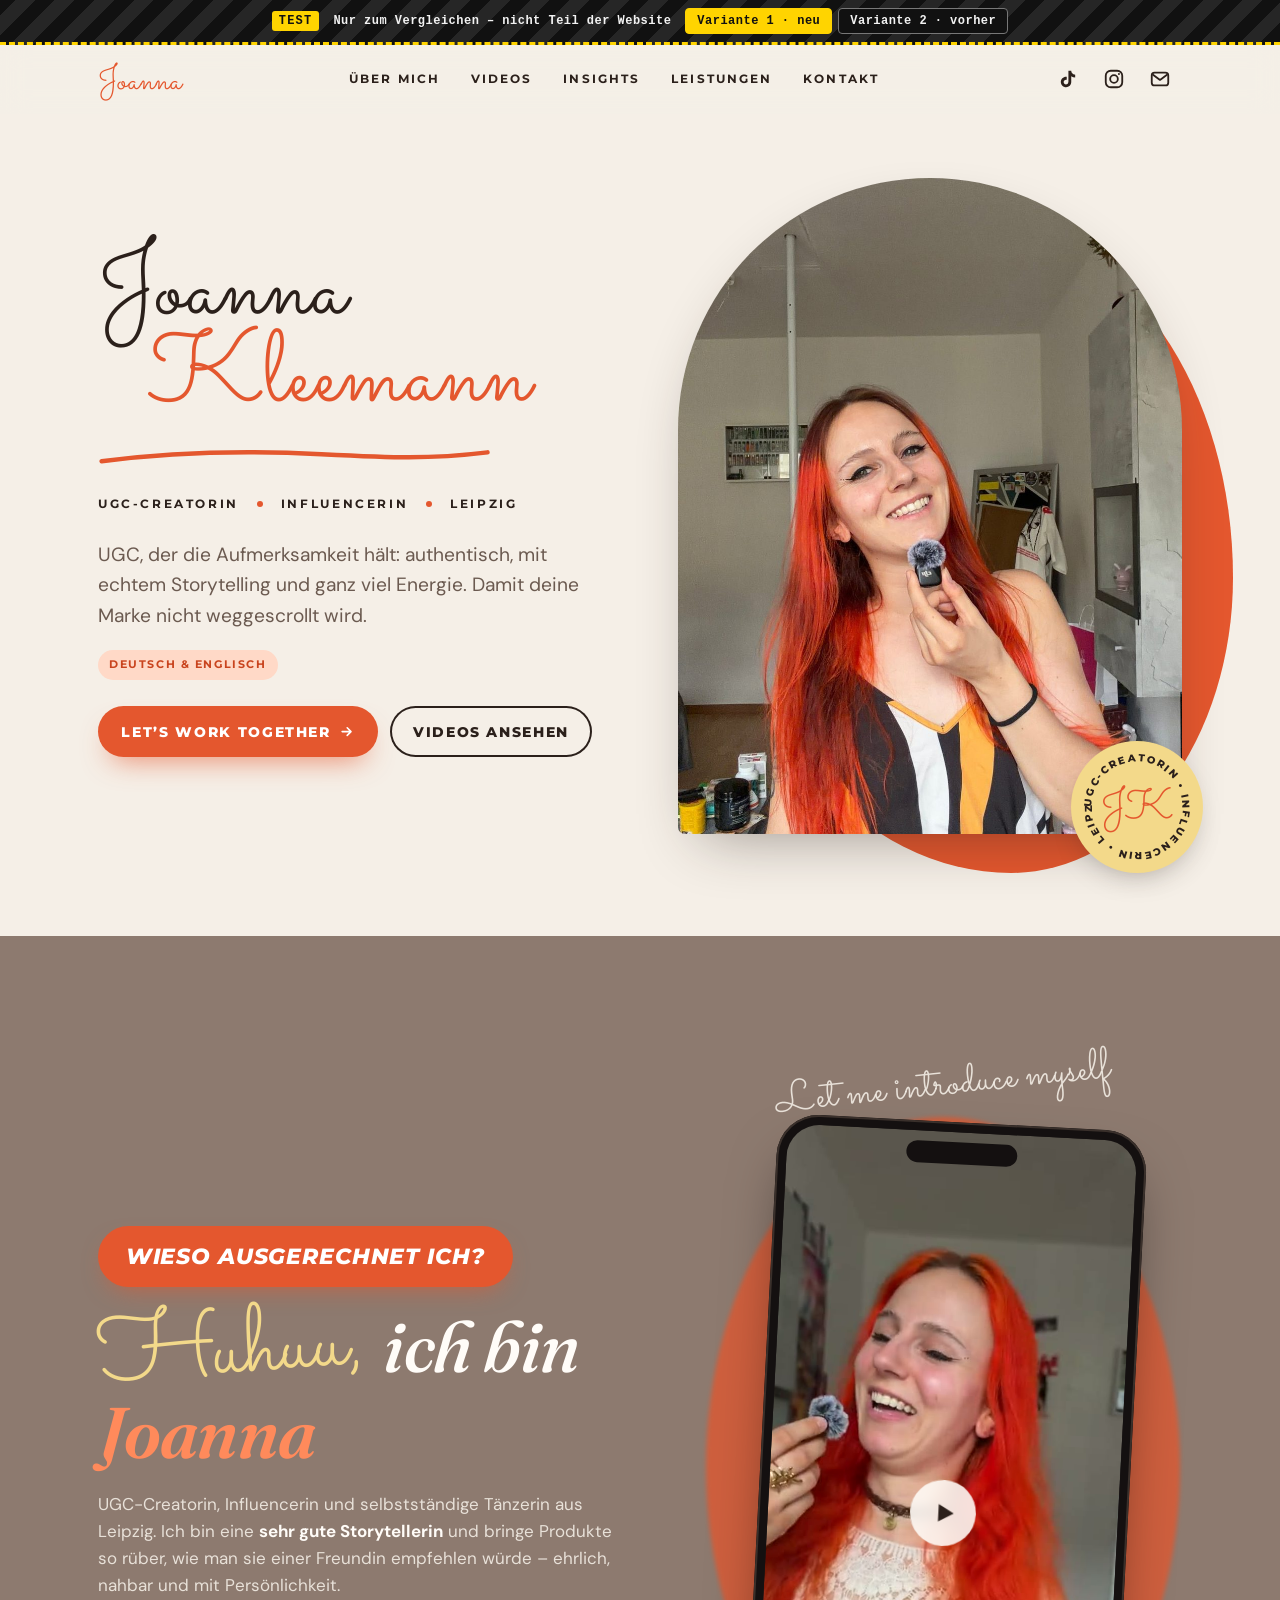
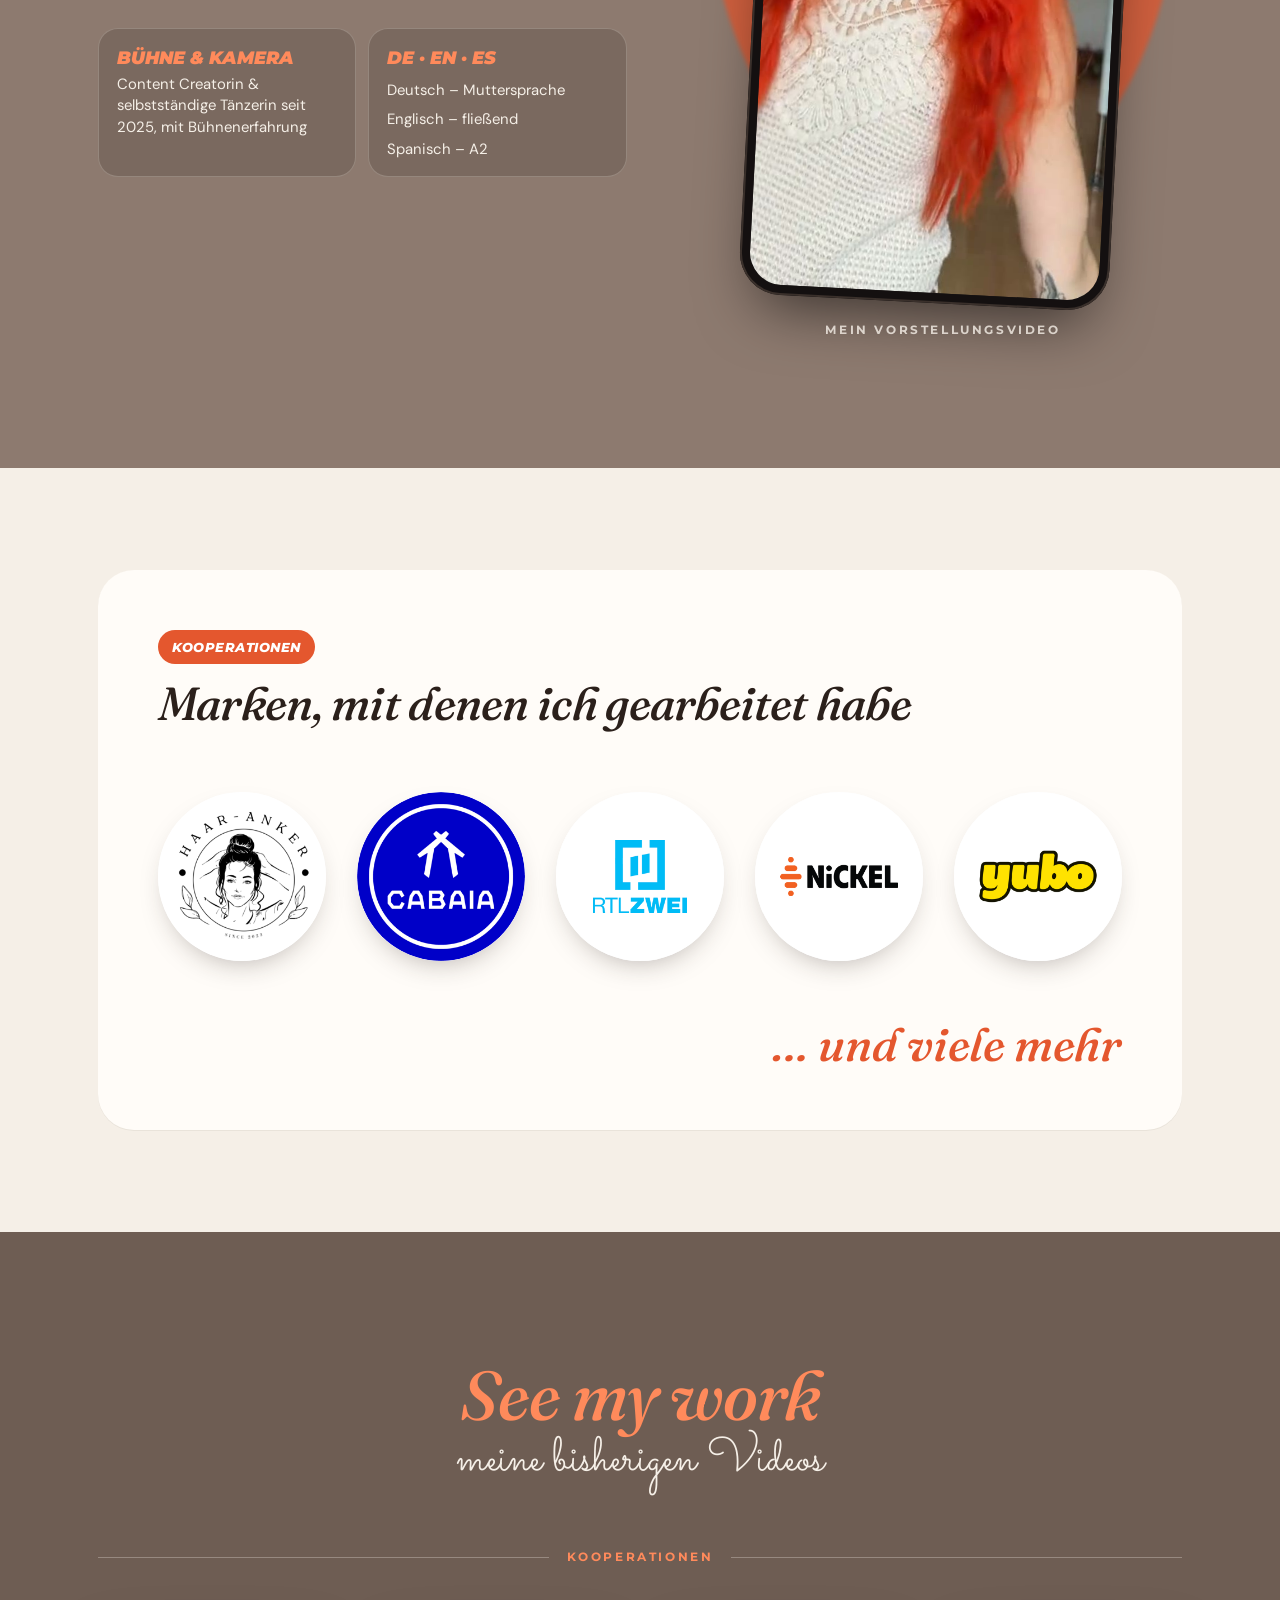
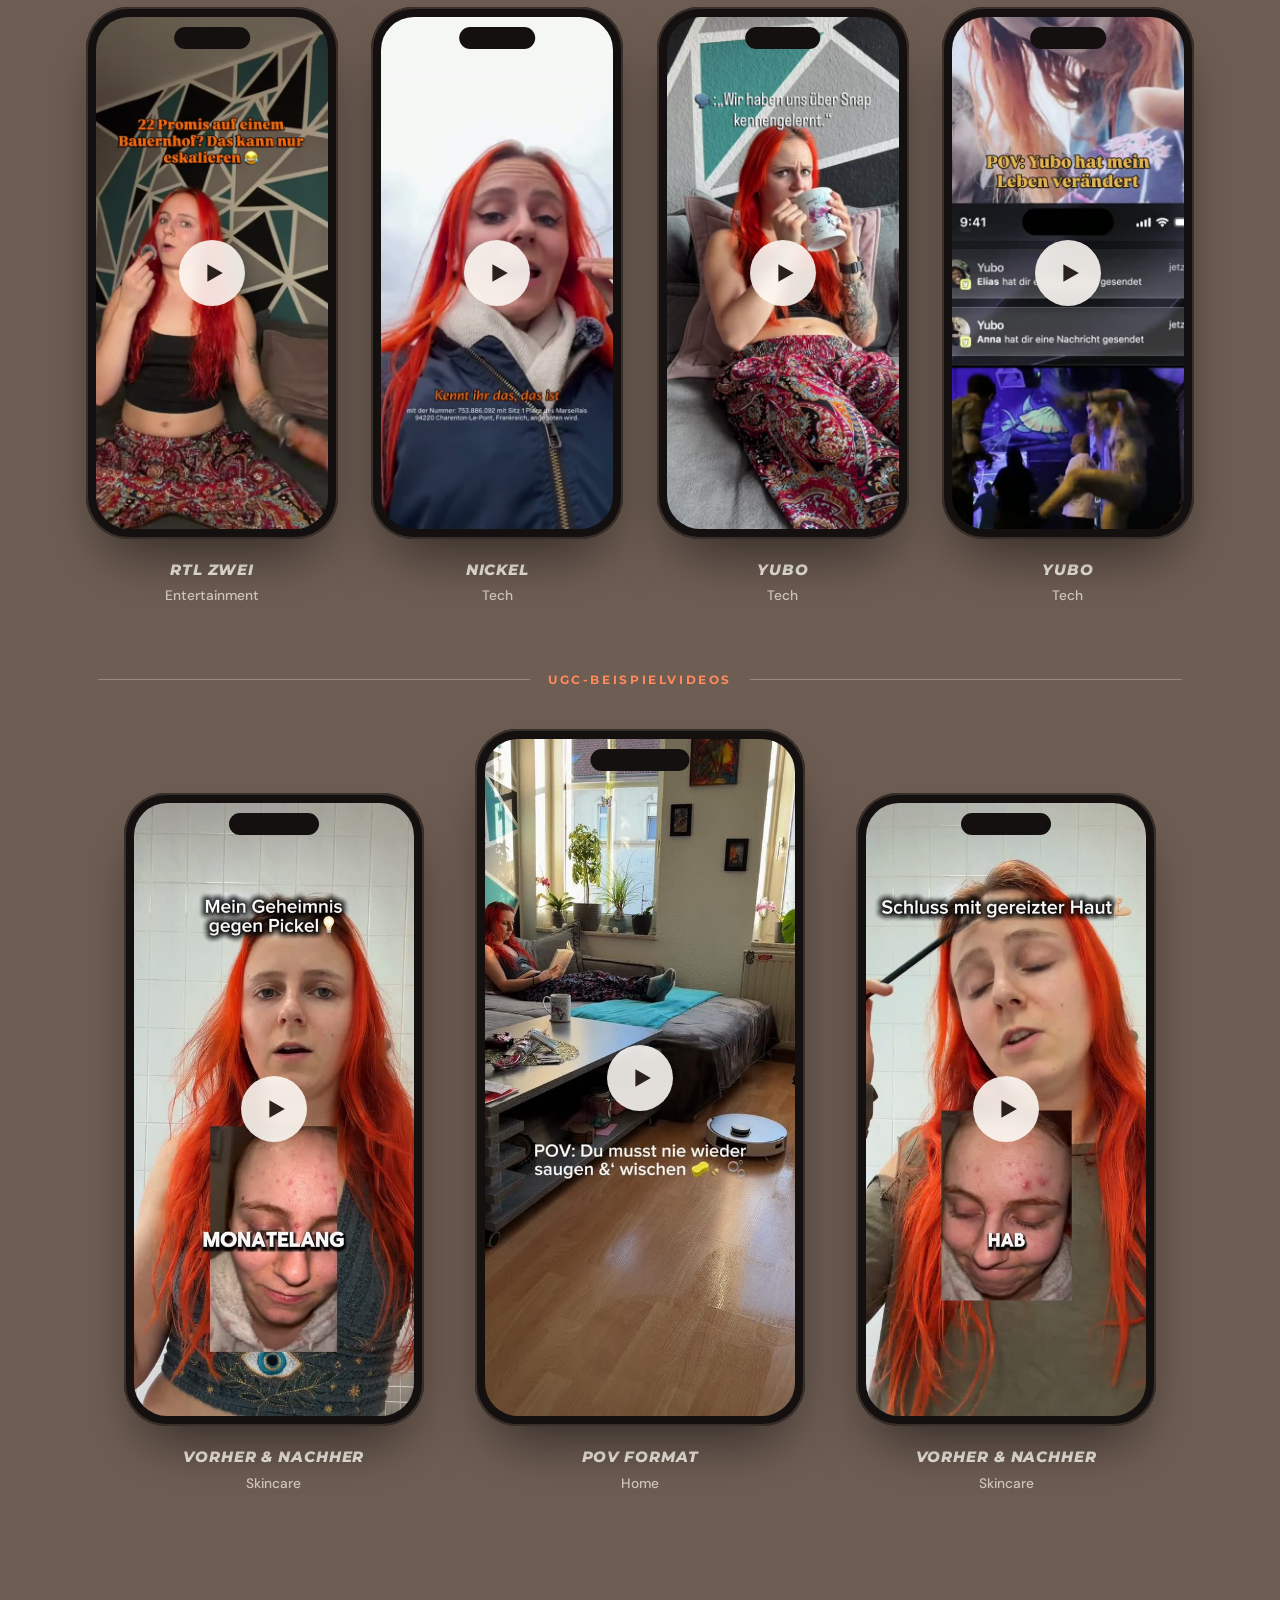
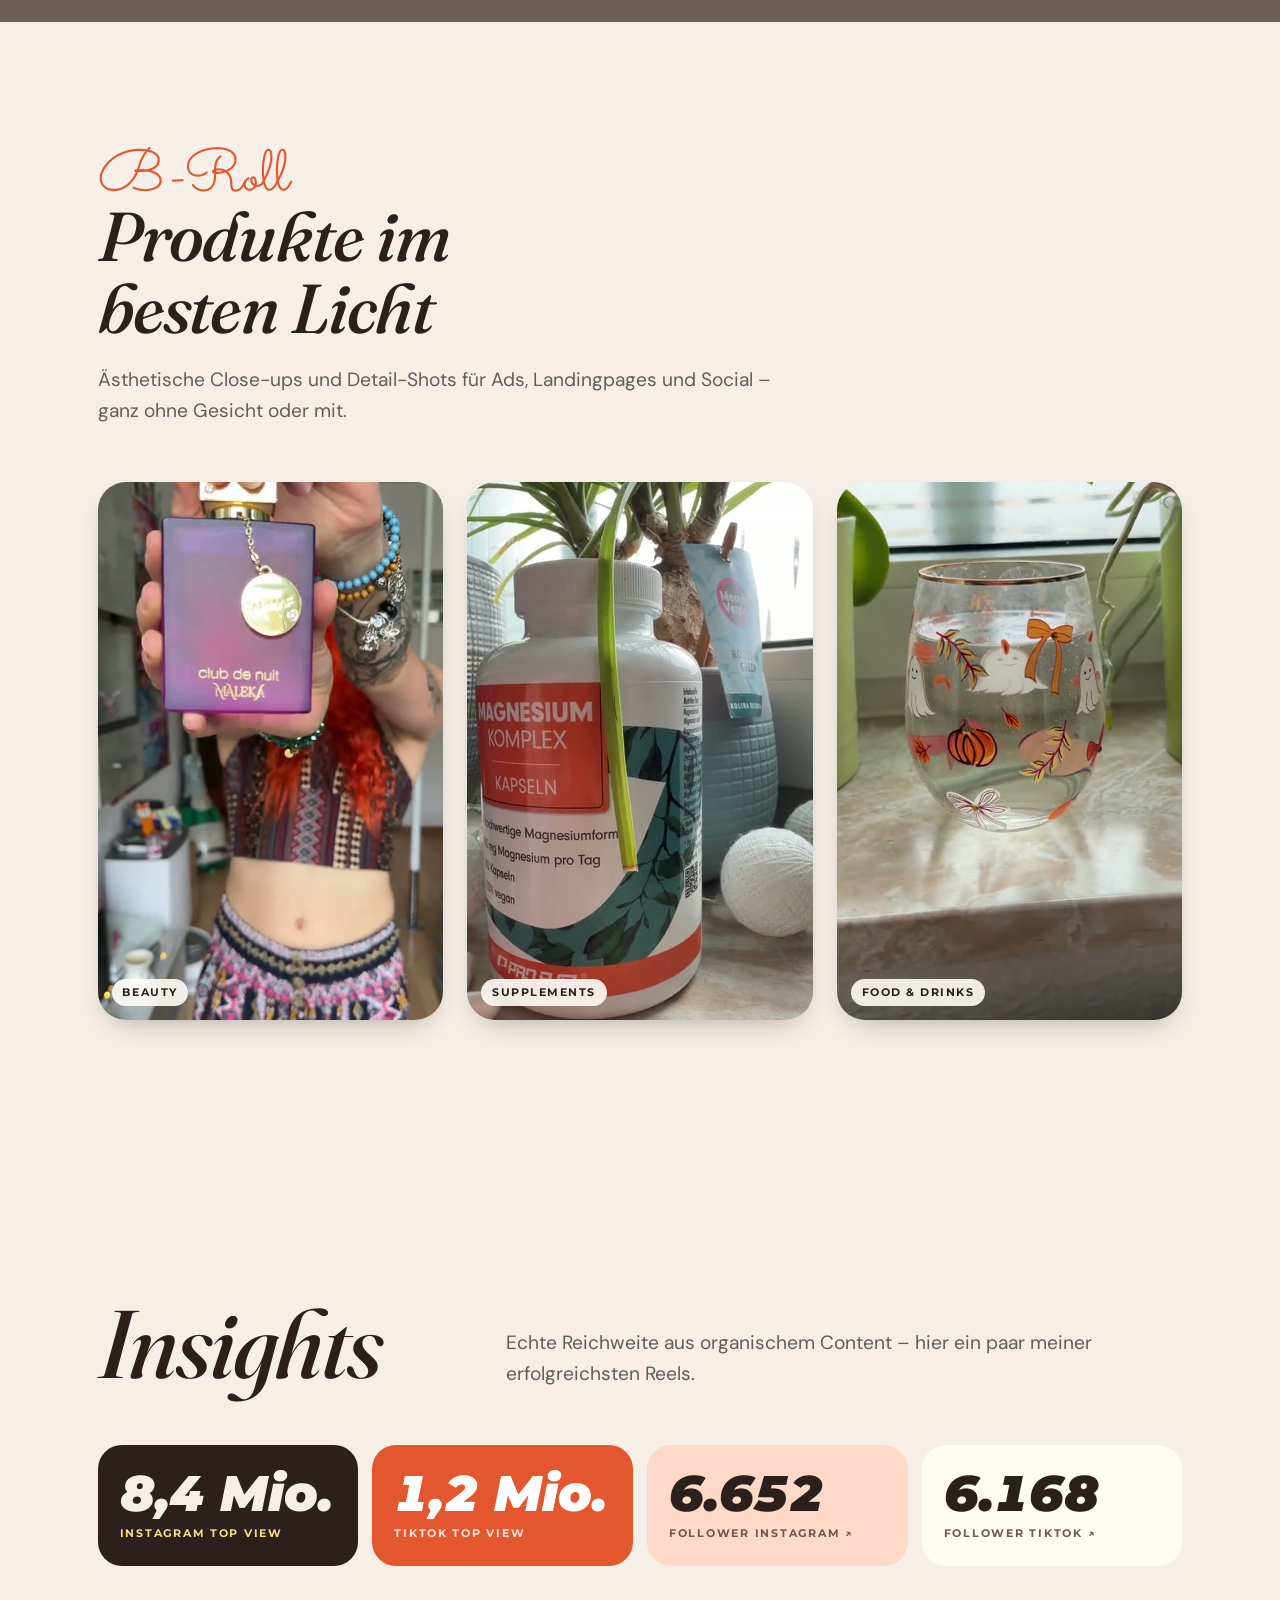
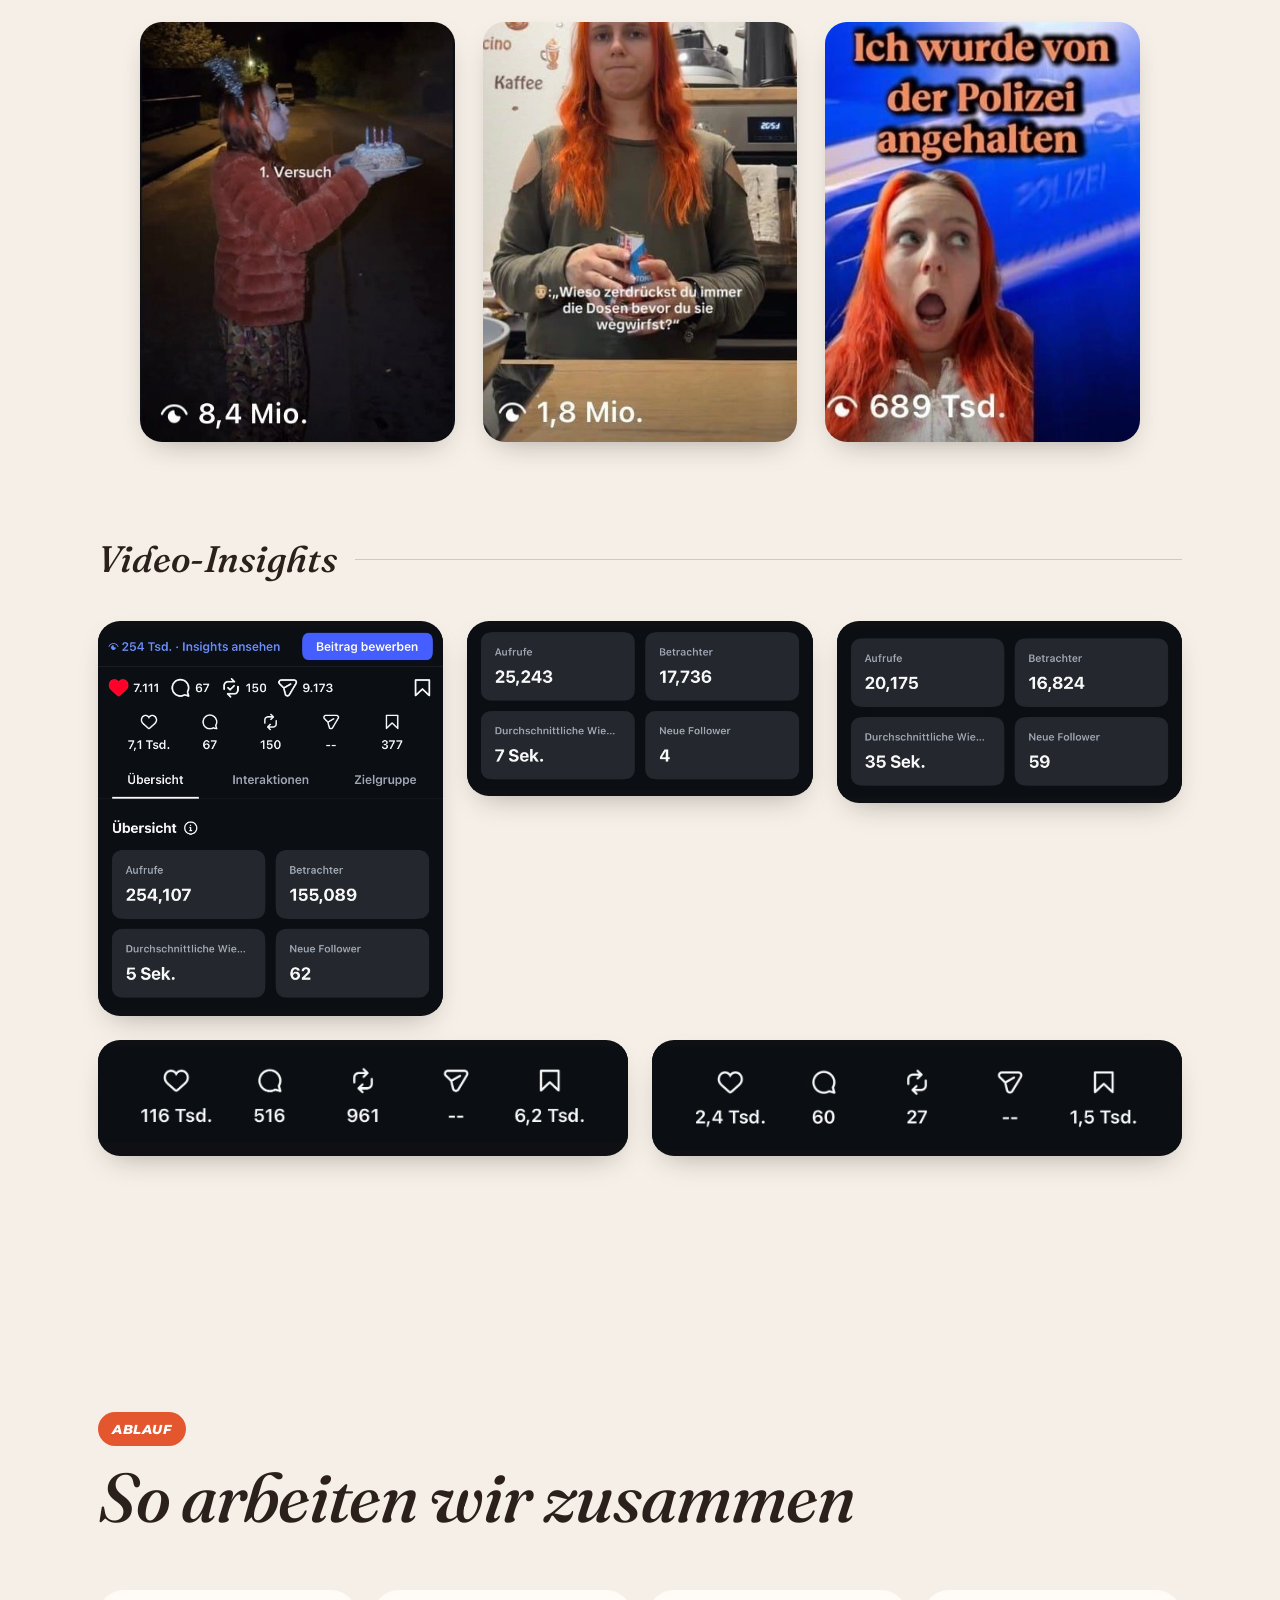
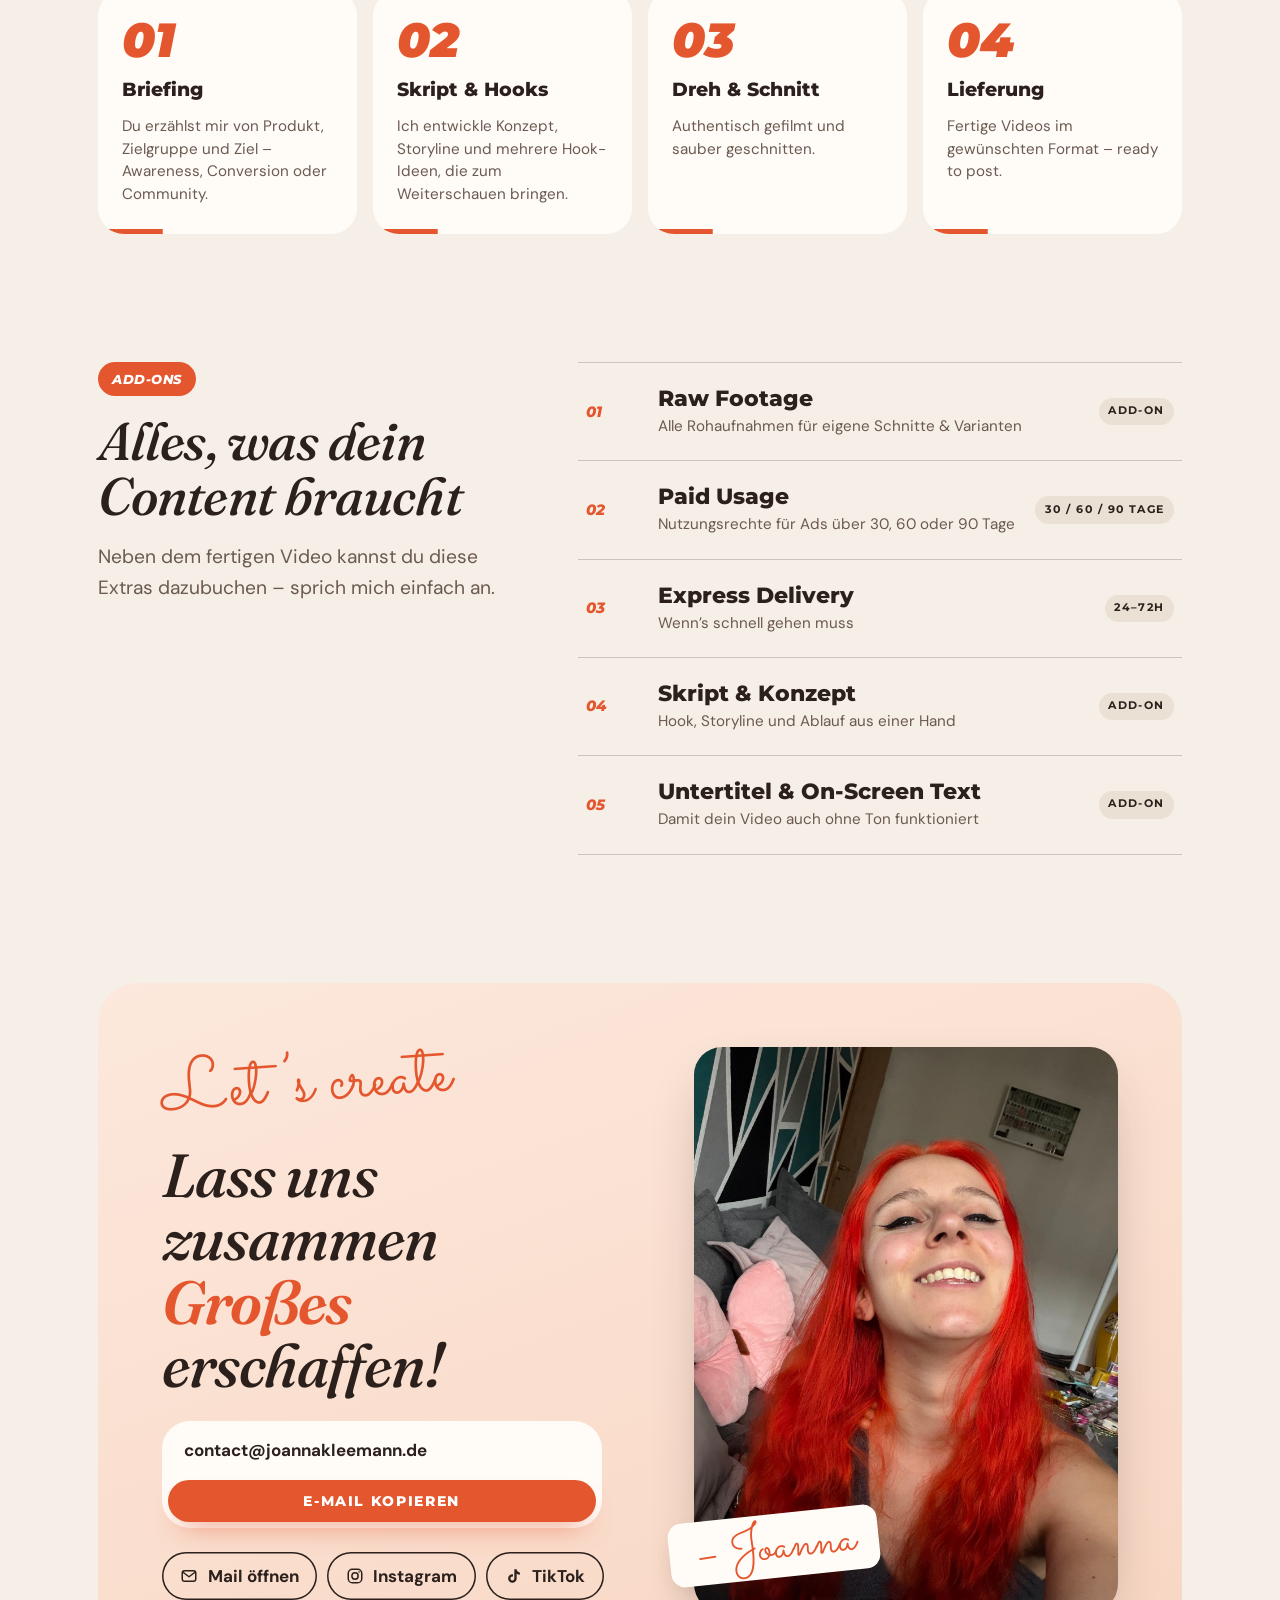
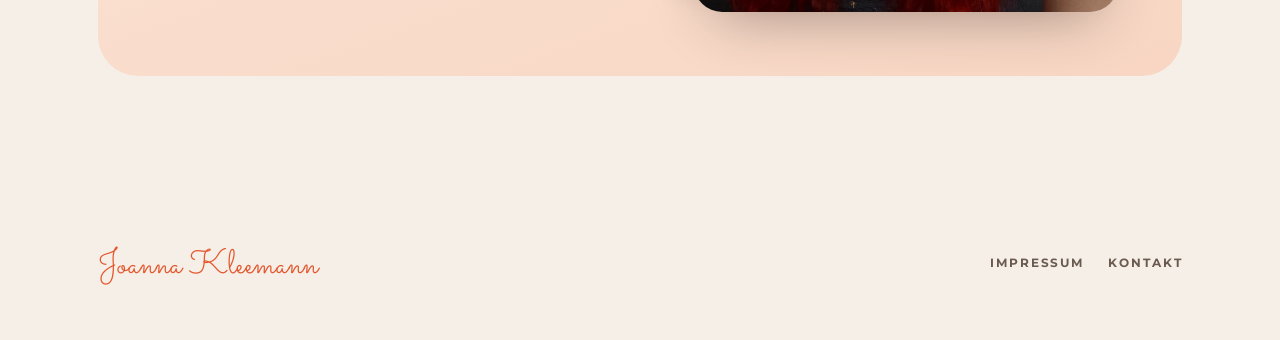
==== commit f937d883: "Video-Insights, neues Kontaktfoto, 'und viele mehr' bei den Marken - Marken: Kreis '& viele mehr' du" ====
--- a/index.html
+++ b/index.html
@@ -183,10 +183,11 @@
 .brands-box{display:grid;grid-template-columns:1fr;gap:clamp(28px,5vw,64px);align-items:center;background:var(--paper);border-radius:36px;padding:clamp(28px,5vw,60px);box-shadow:0 1px 0 rgba(43,32,27,.06)}
 .brands-copy{display:flex;flex-direction:column;gap:16px;align-items:flex-start;min-width:0}
 .brands .head{font-size:clamp(1.8rem,3.8vw,2.9rem)}
-.logos{display:grid;grid-template-columns:repeat(6,minmax(0,1fr));gap:clamp(14px,2.4vw,32px)}
+.logos{display:grid;grid-template-columns:repeat(5,minmax(0,1fr));gap:clamp(14px,2.4vw,32px)}
 .logo{display:flex;flex-direction:column;align-items:center;gap:12px}
 .logo .circ{background:#fff;width:min(100%,170px);aspect-ratio:1;border-radius:50%;overflow:hidden;box-shadow:var(--shadow-sm);transition:transform .35s cubic-bezier(.3,1.5,.5,1)}
 .logo:hover .circ{transform:scale(1.06) rotate(-4deg)}
+.more-text{font-family:var(--f-serif);font-style:italic;font-weight:500;font-size:clamp(1.8rem,3.8vw,2.9rem);line-height:1.1;color:var(--flame);justify-self:end;margin-top:-6px}
 .logo.more .circ{background:var(--flame);display:grid;place-items:center;text-align:center;box-shadow:none}
 .logo.more span{font-family:var(--f-serif);font-style:italic;font-weight:600;font-size:clamp(1.05rem,1.8vw,1.45rem);line-height:1.1;color:#fff}
 .langs-list{display:flex!important;flex-direction:column;gap:2px}
@@ -275,6 +276,13 @@
 .shot img{width:100%;height:100%;object-fit:cover;object-position:center bottom}
 .shot:nth-child(3n+2){transform:translateY(36px)}
 .shot:hover{transform:translateY(-6px) scale(1.03)}
+
+.ins-label{display:flex;align-items:center;gap:18px;margin:clamp(56px,7vw,88px) 0 clamp(20px,3vw,32px);font-family:var(--f-serif);font-style:italic;font-weight:500;font-size:clamp(1.6rem,3vw,2.3rem)}
+.ins-label::after{content:"";flex:1;height:1px;background:rgba(43,32,27,.18)}
+.ins-cards{display:grid;grid-template-columns:repeat(3,minmax(0,1fr));gap:clamp(14px,2vw,24px);align-items:start}
+.ins-eng{display:grid;grid-template-columns:repeat(2,minmax(0,1fr));gap:clamp(14px,2vw,24px);margin-top:clamp(14px,2vw,24px)}
+.ins-card{background:#0E1013;border-radius:22px;overflow:hidden;box-shadow:var(--shadow-sm);padding:6px 0}
+.ins-card img{width:100%;height:auto}
 
 /* ---------- Specials ---------- */
 .special{background:linear-gradient(160deg,#FBE3D5 0%,#F7D3BF 100%);position:relative;overflow:hidden}
@@ -324,7 +332,10 @@
 .mailbox{display:flex;align-items:center;background:var(--paper);color:var(--ink);border-radius:999px;padding:6px;max-width:100%;width:fit-content;gap:6px}
 .mailbox .mail{padding:0 14px 0 18px;font-weight:700;user-select:all;min-width:0;overflow-wrap:anywhere}
 .mailbox .btn{padding:.95em 1.4em;white-space:nowrap}
-.contact .mailbox .mail{white-space:nowrap;overflow-wrap:normal}
+.contact .mailbox{flex-wrap:wrap;border-radius:28px;width:auto;align-self:stretch;justify-content:space-between}
+.contact .mailbox .mail{white-space:nowrap;overflow-wrap:normal;padding:10px 12px 10px 16px}
+.contact .mailbox .btn{flex:1 1 100%;justify-content:center}
+.contact .mailbox{max-width:440px}
 .contact-links{display:flex;flex-wrap:wrap;gap:10px;align-items:center}
 .chip{display:inline-flex;align-items:center;gap:.55em;border-radius:999px;padding:.6em 1.1em;text-decoration:none;font-weight:700;box-shadow:inset 0 0 0 1.5px var(--espresso);transition:background .25s,color .25s,box-shadow .25s}
 .chip svg{width:18px;height:18px}
@@ -333,7 +344,7 @@
 .express{display:inline-flex;align-self:flex-start;gap:.5em;align-items:center}
 .contact-side{position:relative;min-width:0}
 .contact-photo{width:100%;aspect-ratio:3/4;border-radius:28px;overflow:hidden;box-shadow:var(--shadow)}
-.contact-photo img{width:100%;height:100%;object-fit:cover}
+.contact-photo img{width:100%;height:100%;object-fit:cover;object-position:50% 30%}
 .sig{position:absolute;left:-6%;bottom:6%;font-family:var(--f-script);font-size:clamp(2.6rem,4vw,3.4rem);line-height:1;color:var(--flame);background:var(--paper);padding:.15em .45em .1em;border-radius:14px;transform:rotate(-6deg);box-shadow:var(--shadow-sm)}
 
 footer{padding-block:40px 56px}
@@ -375,6 +386,8 @@
   .brands-box{grid-template-columns:1fr}
   .kpis{grid-template-columns:repeat(2,minmax(0,1fr))}
   .steps{grid-template-columns:repeat(2,minmax(0,1fr))}
+  .ins-cards,.ins-eng{grid-template-columns:1fr}
+  .more-text{justify-self:start}
   .shots{display:flex;overflow-x:auto;scroll-snap-type:x mandatory;padding:4px 4px 26px;margin-inline:calc(var(--gutter) * -1);padding-inline:var(--gutter);scrollbar-width:none}
   .shots::-webkit-scrollbar{display:none}
   .shot{flex:0 0 min(72vw,300px);scroll-snap-align:start}
@@ -509,8 +522,8 @@
           <div class="logo"><div class="circ"><img src="img/logo-rtl2.png" alt="RTL ZWEI" loading="lazy"></div></div>
           <div class="logo"><div class="circ"><img src="img/logo-nickel.png" alt="Nickel" loading="lazy"></div></div>
           <div class="logo"><div class="circ"><img src="img/logo-yubo.png" alt="Yubo" loading="lazy"></div></div>
-          <div class="logo more"><div class="circ"><span>&amp; viele<br>mehr</span></div></div>
         </div>
+        <p class="more-text">… und viele mehr</p>
       </div>
     </div>
   </section>
@@ -598,9 +611,16 @@
         <div class="shot rv"><img src="img/shot-8-4mio.jpg" alt="Reel mit 8,4 Mio. Views" loading="lazy"></div>
         <div class="shot rv d1"><img src="img/shot-1-8mio.jpg" alt="Reel mit 1,8 Mio. Views" loading="lazy"></div>
         <div class="shot rv d1"><img src="img/shot-689k.jpg" alt="Reel mit 689 Tsd. Views" loading="lazy"></div>
-        <div class="shot rv d2"><img src="img/shot-325k.jpg" alt="Reel mit 325 Tsd. Views" loading="lazy"></div>
-        <div class="shot rv d2"><img src="img/shot-162k.jpg" alt="Reel mit 162 Tsd. Views" loading="lazy"></div>
-        <div class="shot rv d3"><img src="img/shot-78k.jpg" alt="Reel mit 78,3 Tsd. Views" loading="lazy"></div>
+      </div>
+      <h3 class="ins-label rv">Video-Insights</h3>
+      <div class="ins-cards">
+        <figure class="ins-card rv"><img src="img/ins-a-header.jpg" alt="Video mit 254 Tsd. Aufrufen und 7.111 Likes" loading="lazy"><img src="img/ins-a-overview.jpg" alt="Insights: 254.107 Aufrufe, 155.089 Betrachter, 62 neue Follower" loading="lazy"></figure>
+        <figure class="ins-card rv d1"><img src="img/ins-b-overview.jpg" alt="Insights: 25.243 Aufrufe, 17.736 Betrachter, 7 Sekunden durchschnittliche Wiedergabe" loading="lazy"></figure>
+        <figure class="ins-card rv d2"><img src="img/ins-c-overview.jpg" alt="Insights: 20.175 Aufrufe, 16.824 Betrachter, 35 Sekunden durchschnittliche Wiedergabe, 59 neue Follower" loading="lazy"></figure>
+      </div>
+      <div class="ins-eng">
+        <figure class="ins-card rv"><img src="img/ins-eng-2.jpg" alt="Interaktionen: 116 Tsd. Likes, 516 Kommentare, 961 Reposts, 6,2 Tsd. Speicherungen" loading="lazy"></figure>
+        <figure class="ins-card rv d1"><img src="img/ins-eng-1.jpg" alt="Interaktionen: 2,4 Tsd. Likes, 60 Kommentare, 27 Reposts, 1,5 Tsd. Speicherungen" loading="lazy"></figure>
       </div>
     </div>
   </section>
@@ -654,7 +674,7 @@
           </div>
         </div>
         <div class="contact-side">
-          <div class="contact-photo"><img src="img/cta.jpg" alt="Joanna mit einem bunten Blumenstrauß" loading="lazy"></div>
+          <div class="contact-photo"><img src="img/contact.jpg" alt="Joanna lacht in die Kamera" loading="lazy"></div>
           <p class="sig" aria-hidden="true">– Joanna</p>
         </div>
       </div>
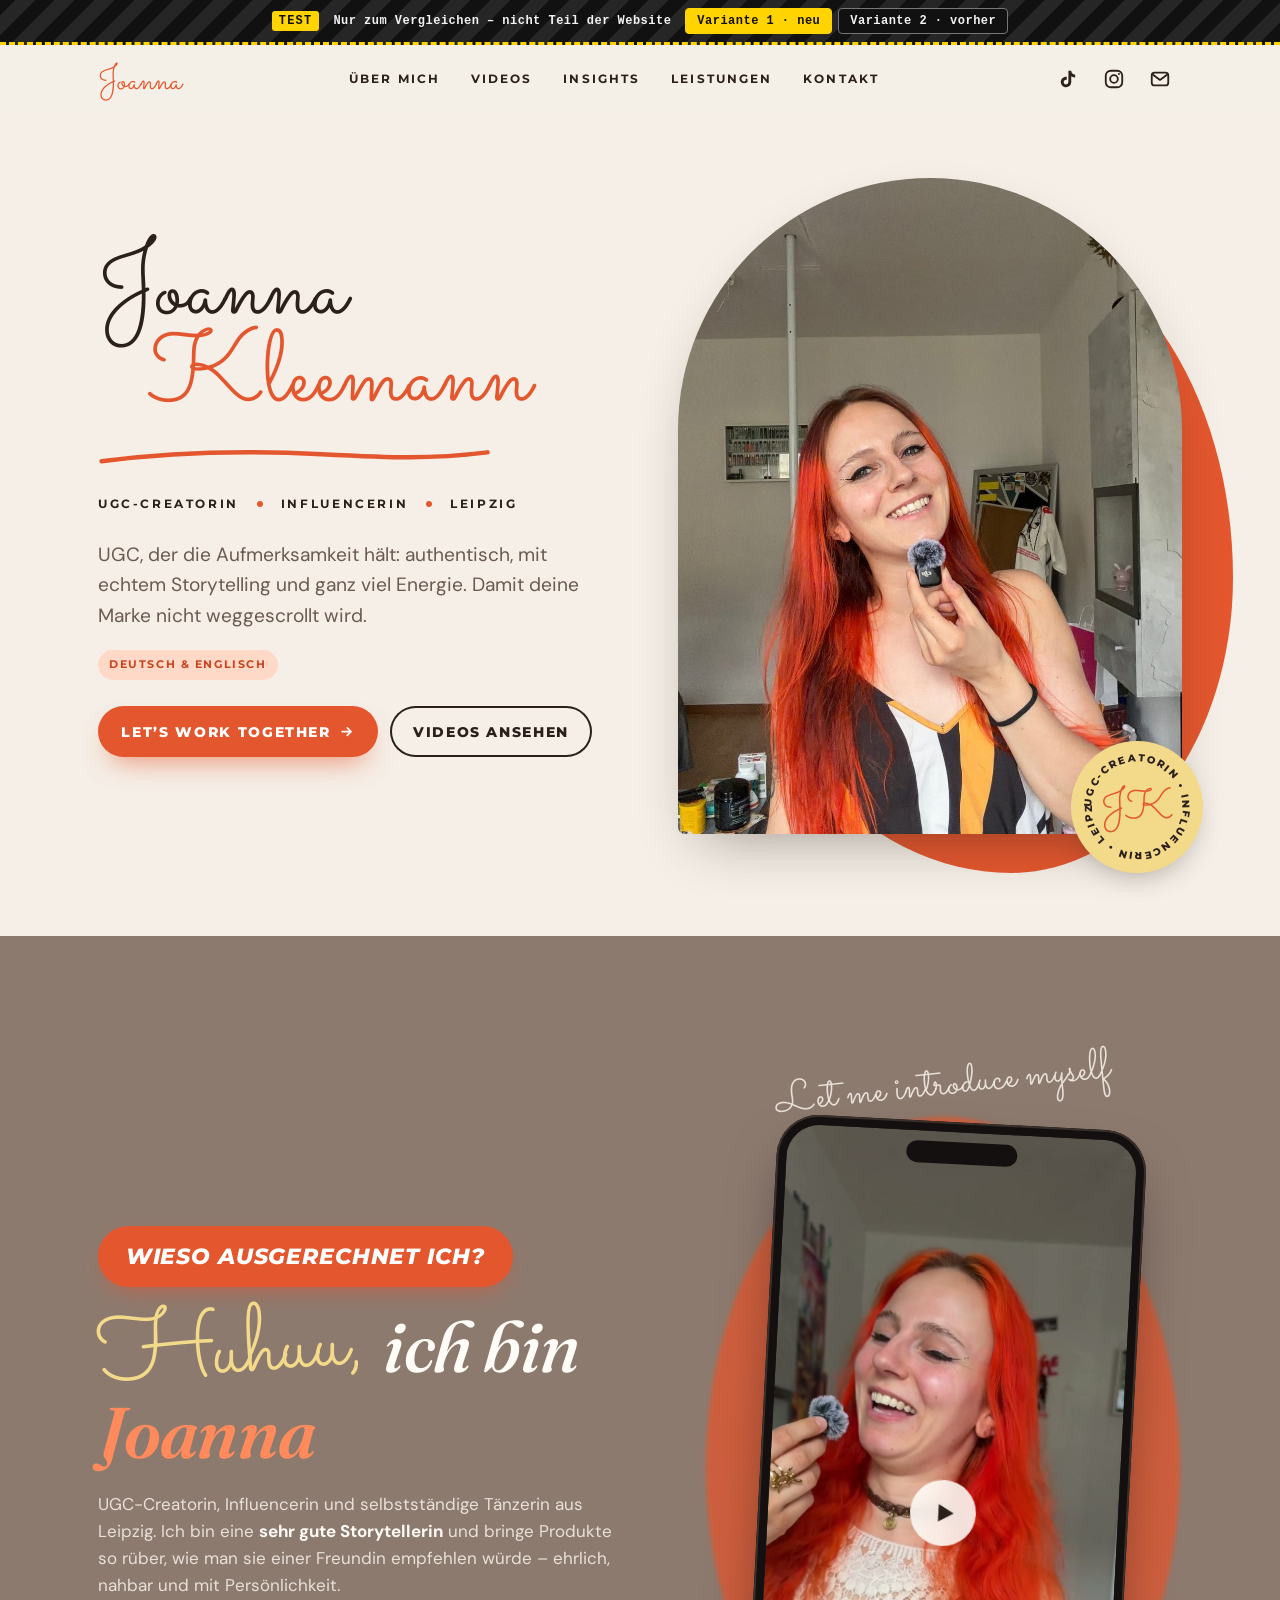
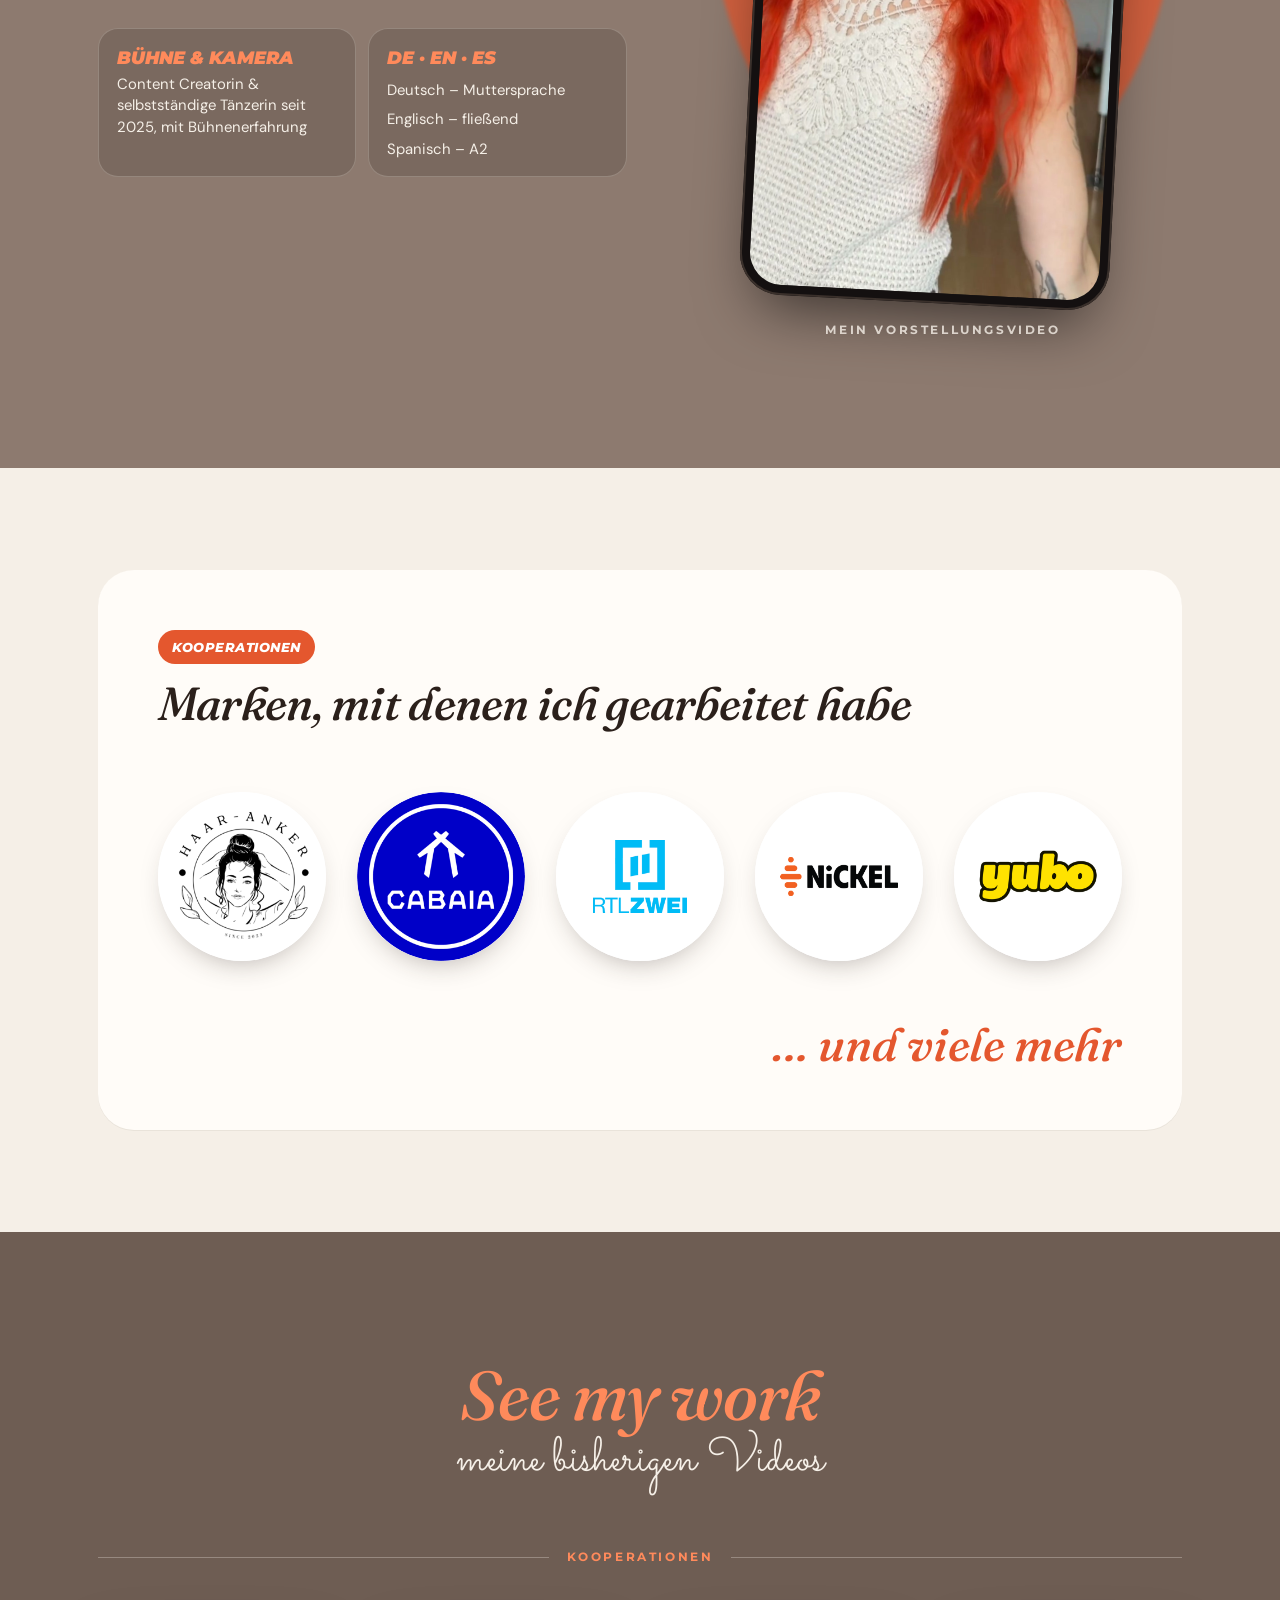
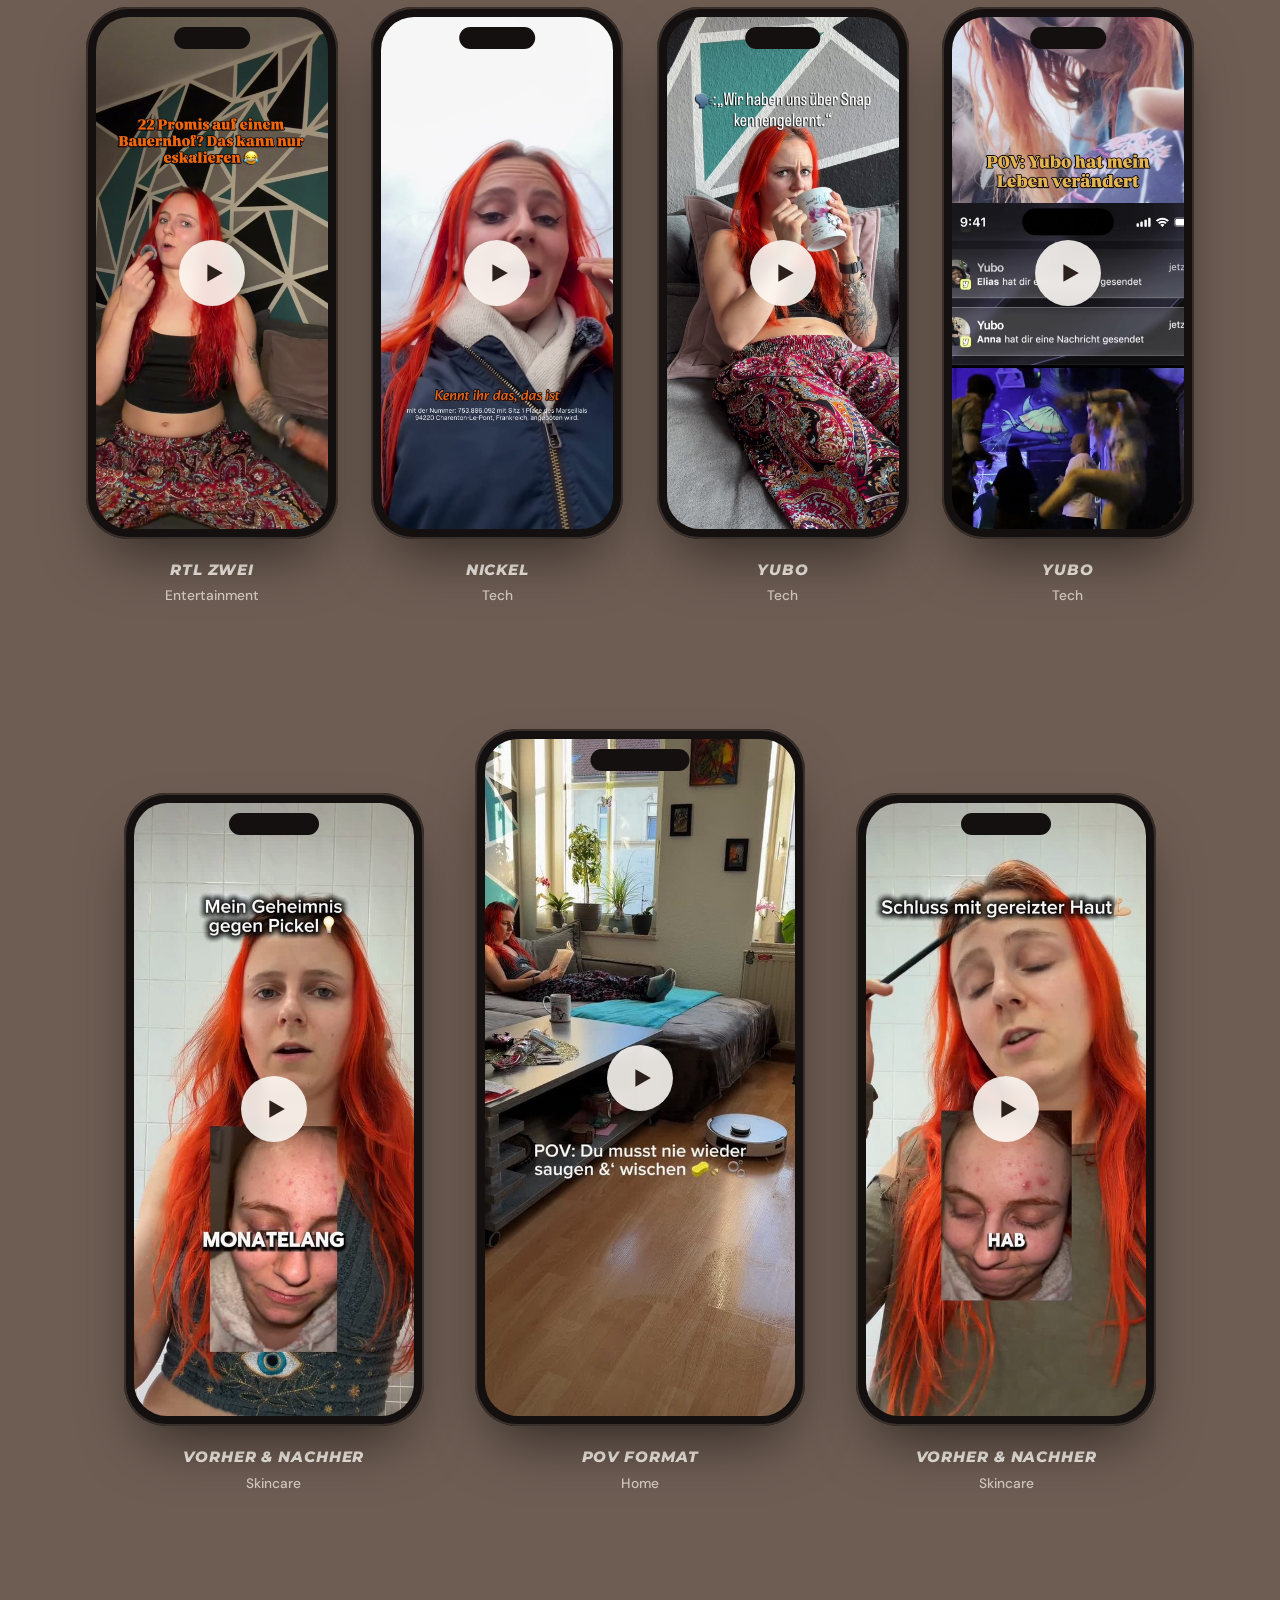
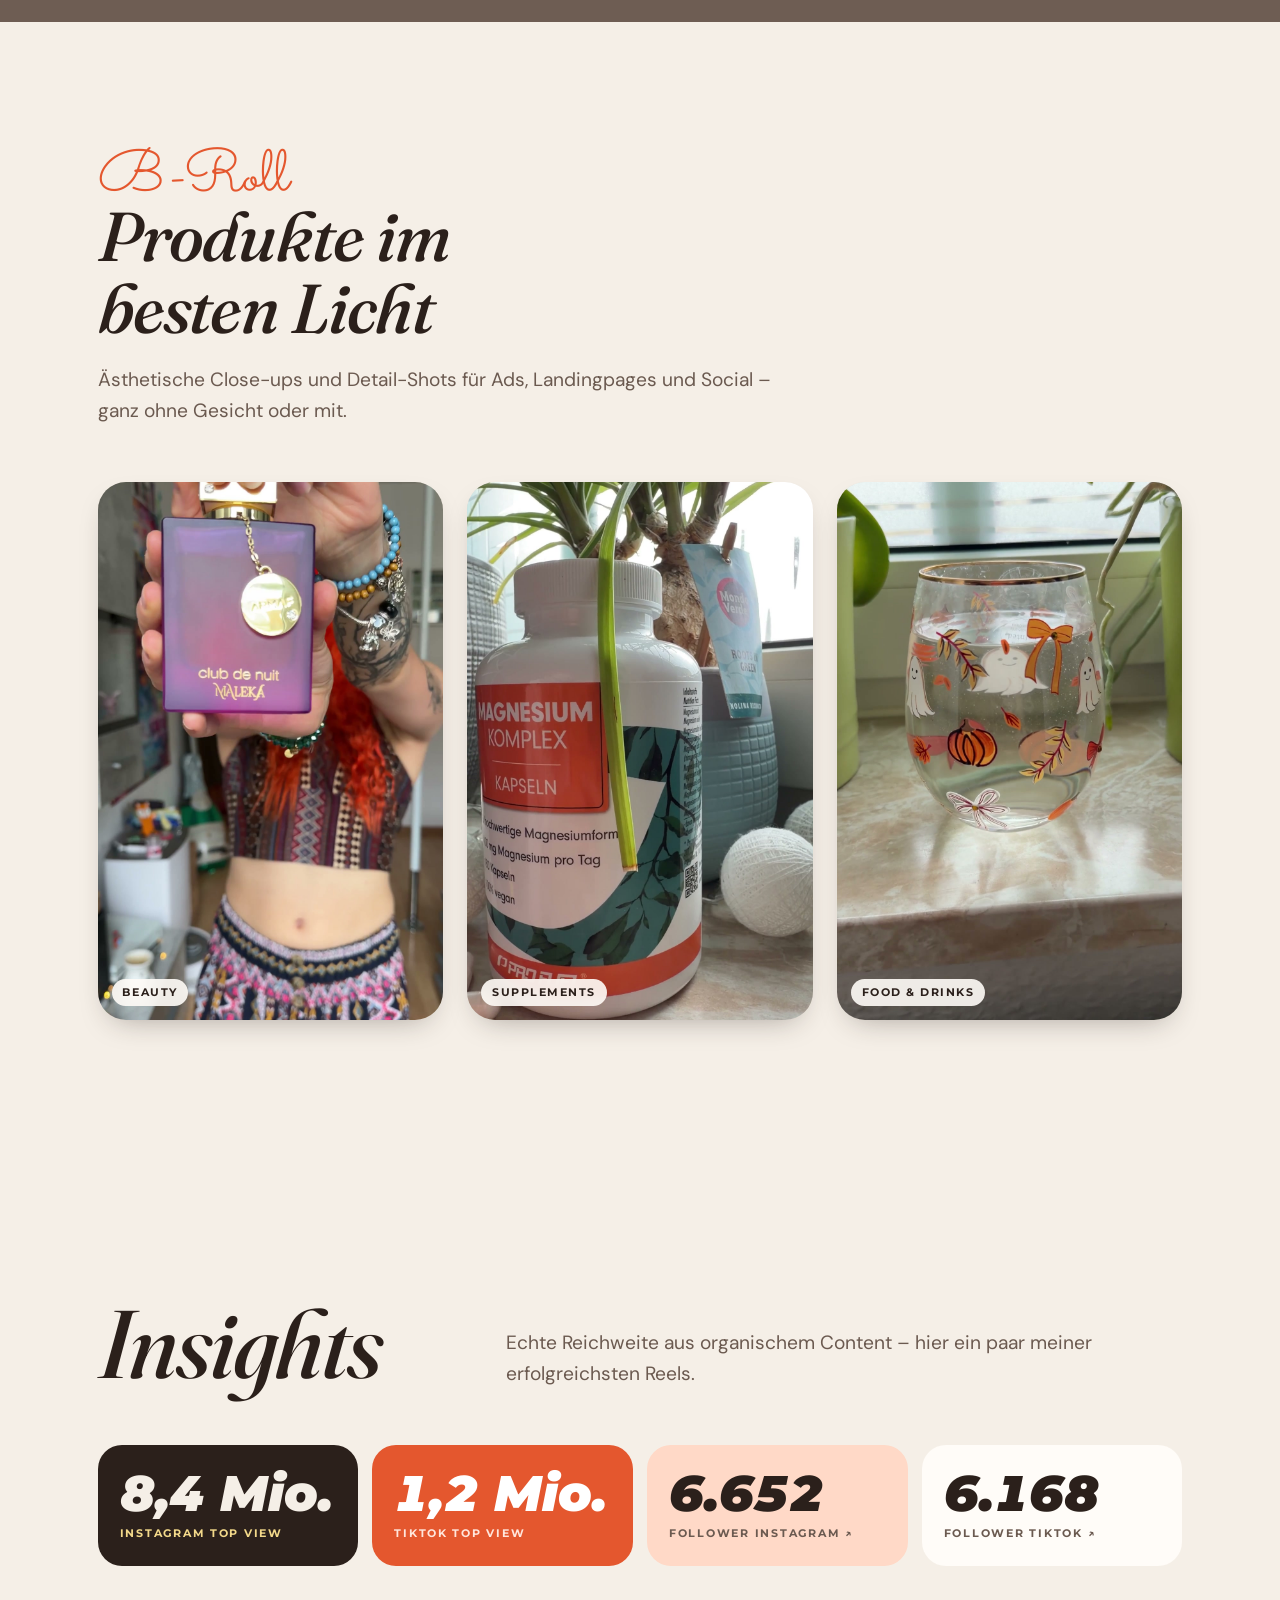
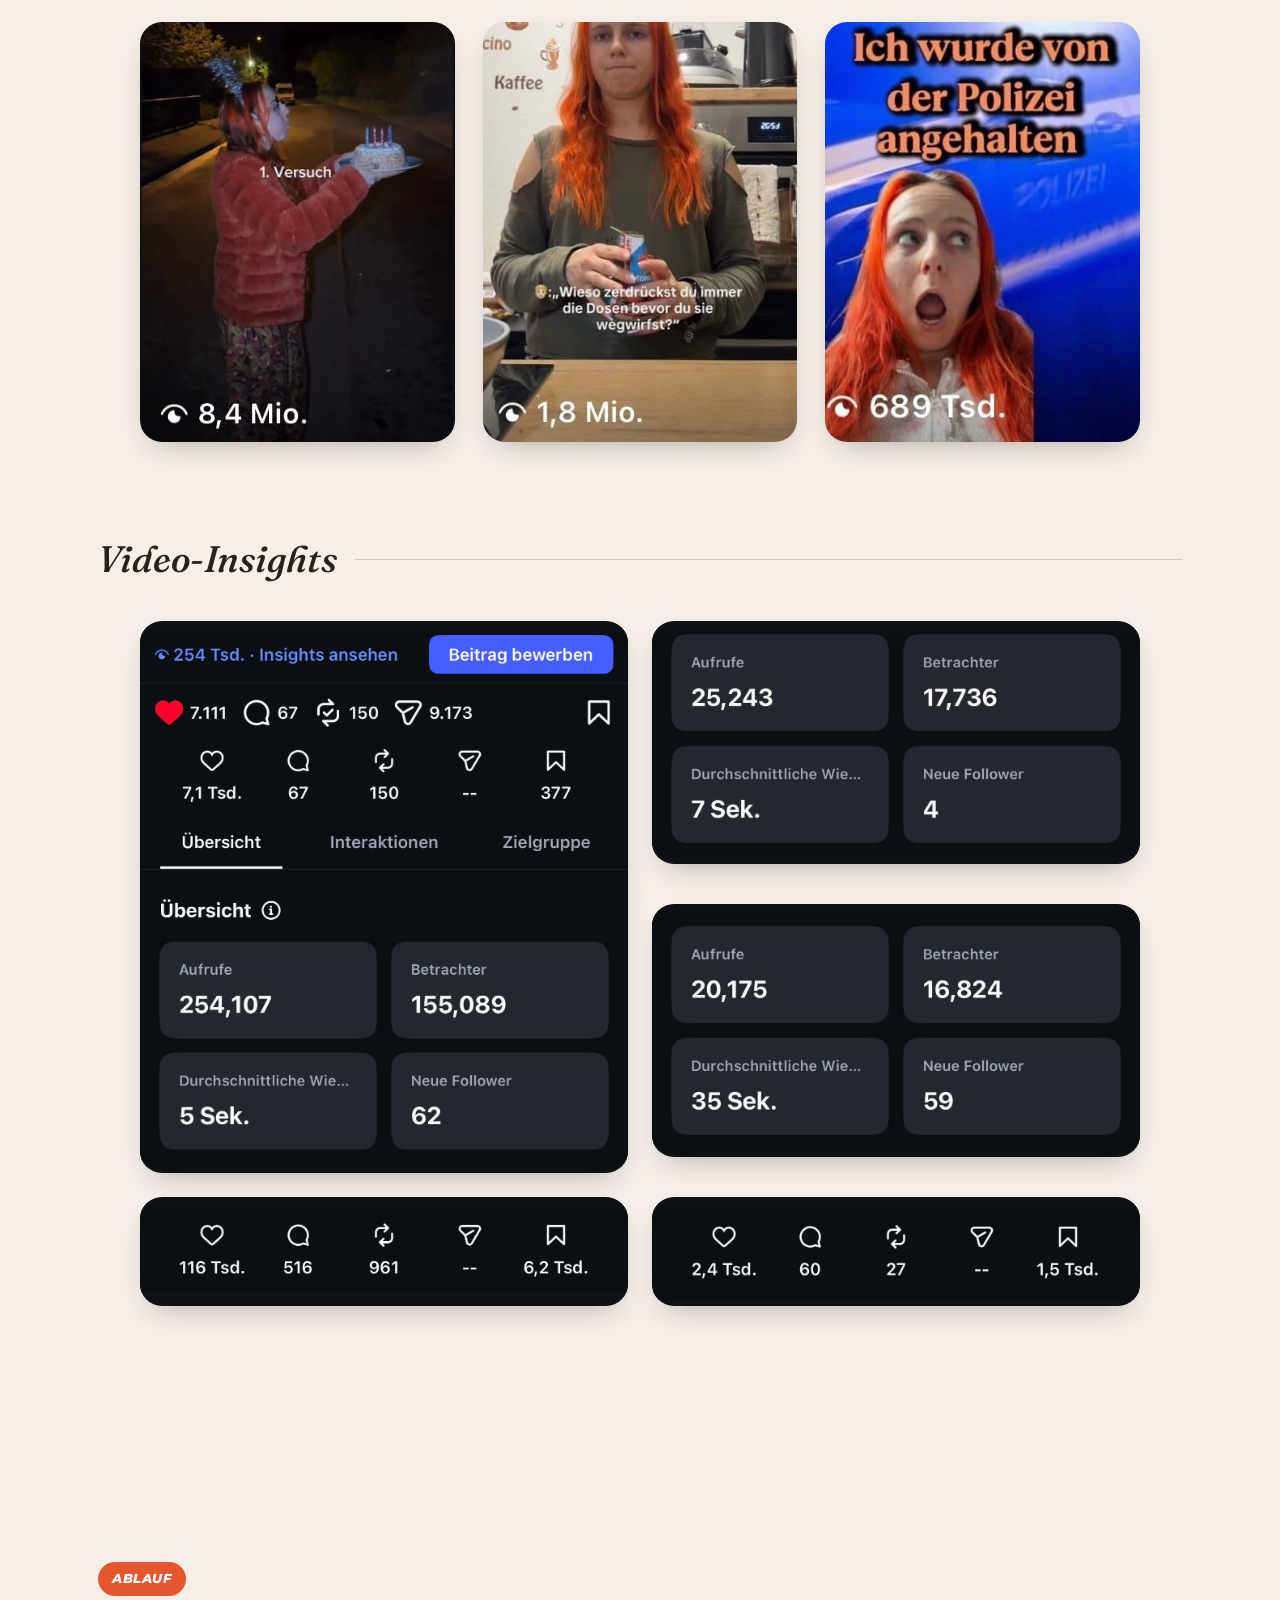
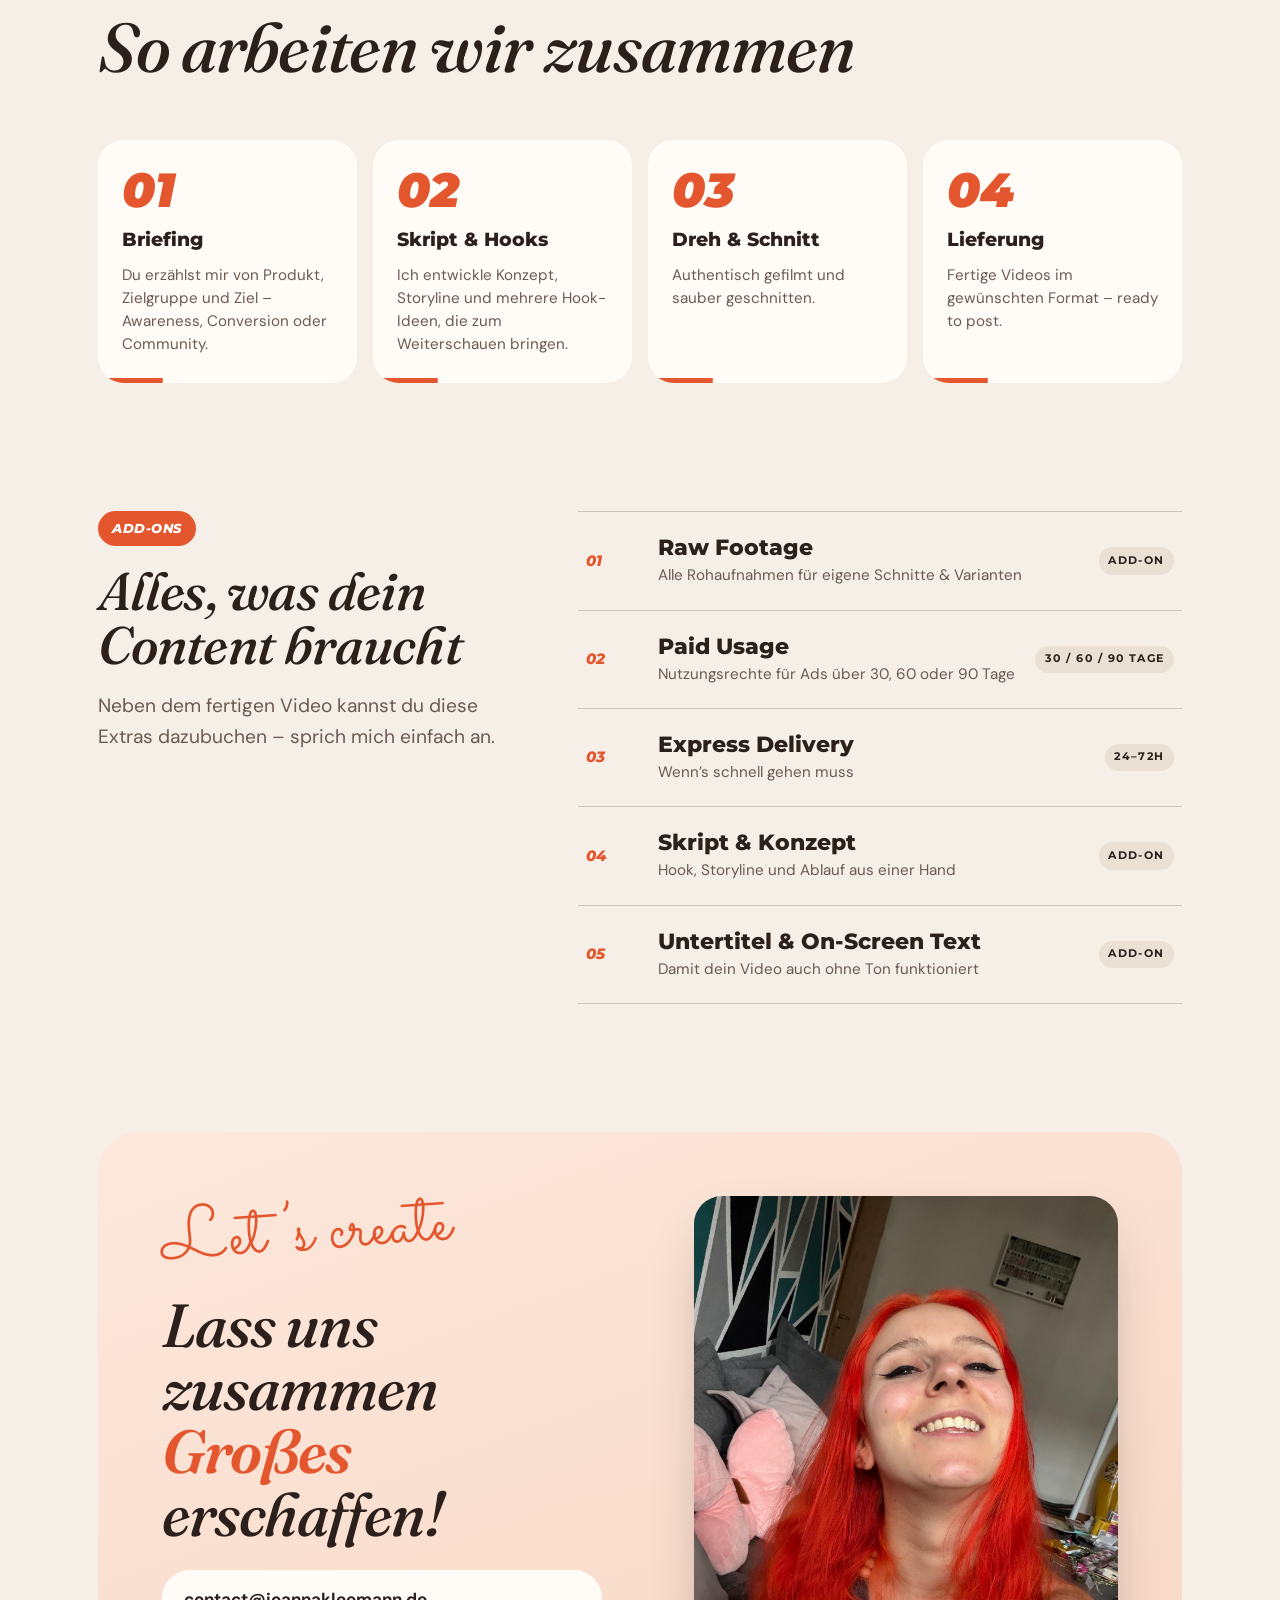
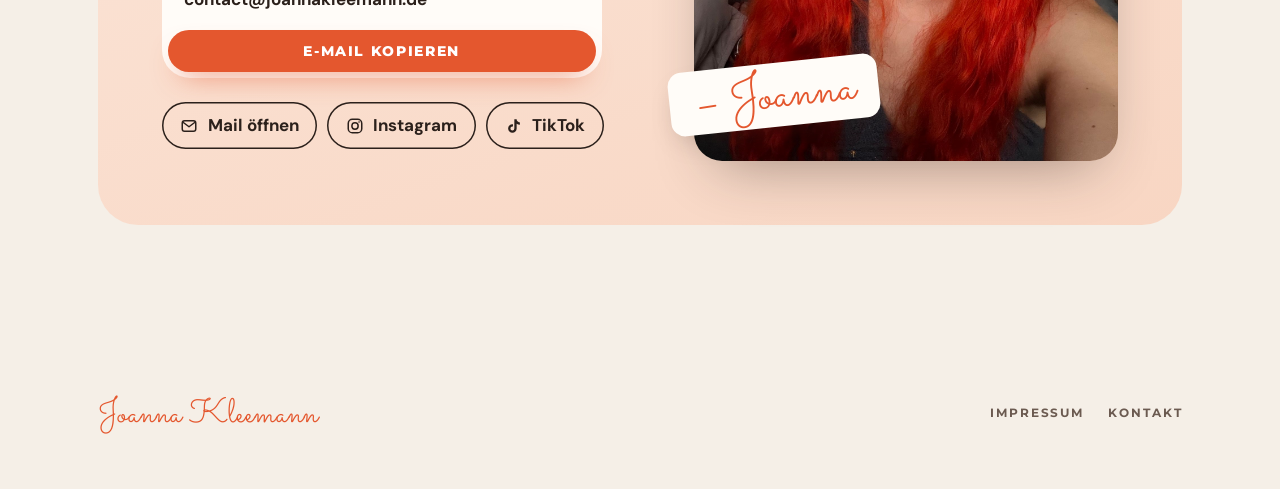
==== commit d16bc72e: "Video-Insights kompakter: große Karte links, zwei Karten rechts gestapelt Co-Authored-By: Claude Opu" ====
--- a/index.html
+++ b/index.html
@@ -279,8 +279,9 @@
 
 .ins-label{display:flex;align-items:center;gap:18px;margin:clamp(56px,7vw,88px) 0 clamp(20px,3vw,32px);font-family:var(--f-serif);font-style:italic;font-weight:500;font-size:clamp(1.6rem,3vw,2.3rem)}
 .ins-label::after{content:"";flex:1;height:1px;background:rgba(43,32,27,.18)}
-.ins-cards{display:grid;grid-template-columns:repeat(3,minmax(0,1fr));gap:clamp(14px,2vw,24px);align-items:start}
-.ins-eng{display:grid;grid-template-columns:repeat(2,minmax(0,1fr));gap:clamp(14px,2vw,24px);margin-top:clamp(14px,2vw,24px)}
+.ins-cards{display:grid;grid-template-columns:repeat(2,minmax(0,1fr));gap:clamp(14px,2vw,24px);align-items:start;max-width:1000px;margin-inline:auto}
+.ins-cards .ins-card:first-child{grid-row:1/3}
+.ins-eng{display:grid;grid-template-columns:repeat(2,minmax(0,1fr));gap:clamp(14px,2vw,24px);margin:clamp(14px,2vw,24px) auto 0;max-width:1000px}
 .ins-card{background:#0E1013;border-radius:22px;overflow:hidden;box-shadow:var(--shadow-sm);padding:6px 0}
 .ins-card img{width:100%;height:auto}
 
@@ -387,6 +388,7 @@
   .kpis{grid-template-columns:repeat(2,minmax(0,1fr))}
   .steps{grid-template-columns:repeat(2,minmax(0,1fr))}
   .ins-cards,.ins-eng{grid-template-columns:1fr}
+  .ins-cards .ins-card:first-child{grid-row:auto}
   .more-text{justify-self:start}
   .shots{display:flex;overflow-x:auto;scroll-snap-type:x mandatory;padding:4px 4px 26px;margin-inline:calc(var(--gutter) * -1);padding-inline:var(--gutter);scrollbar-width:none}
   .shots::-webkit-scrollbar{display:none}
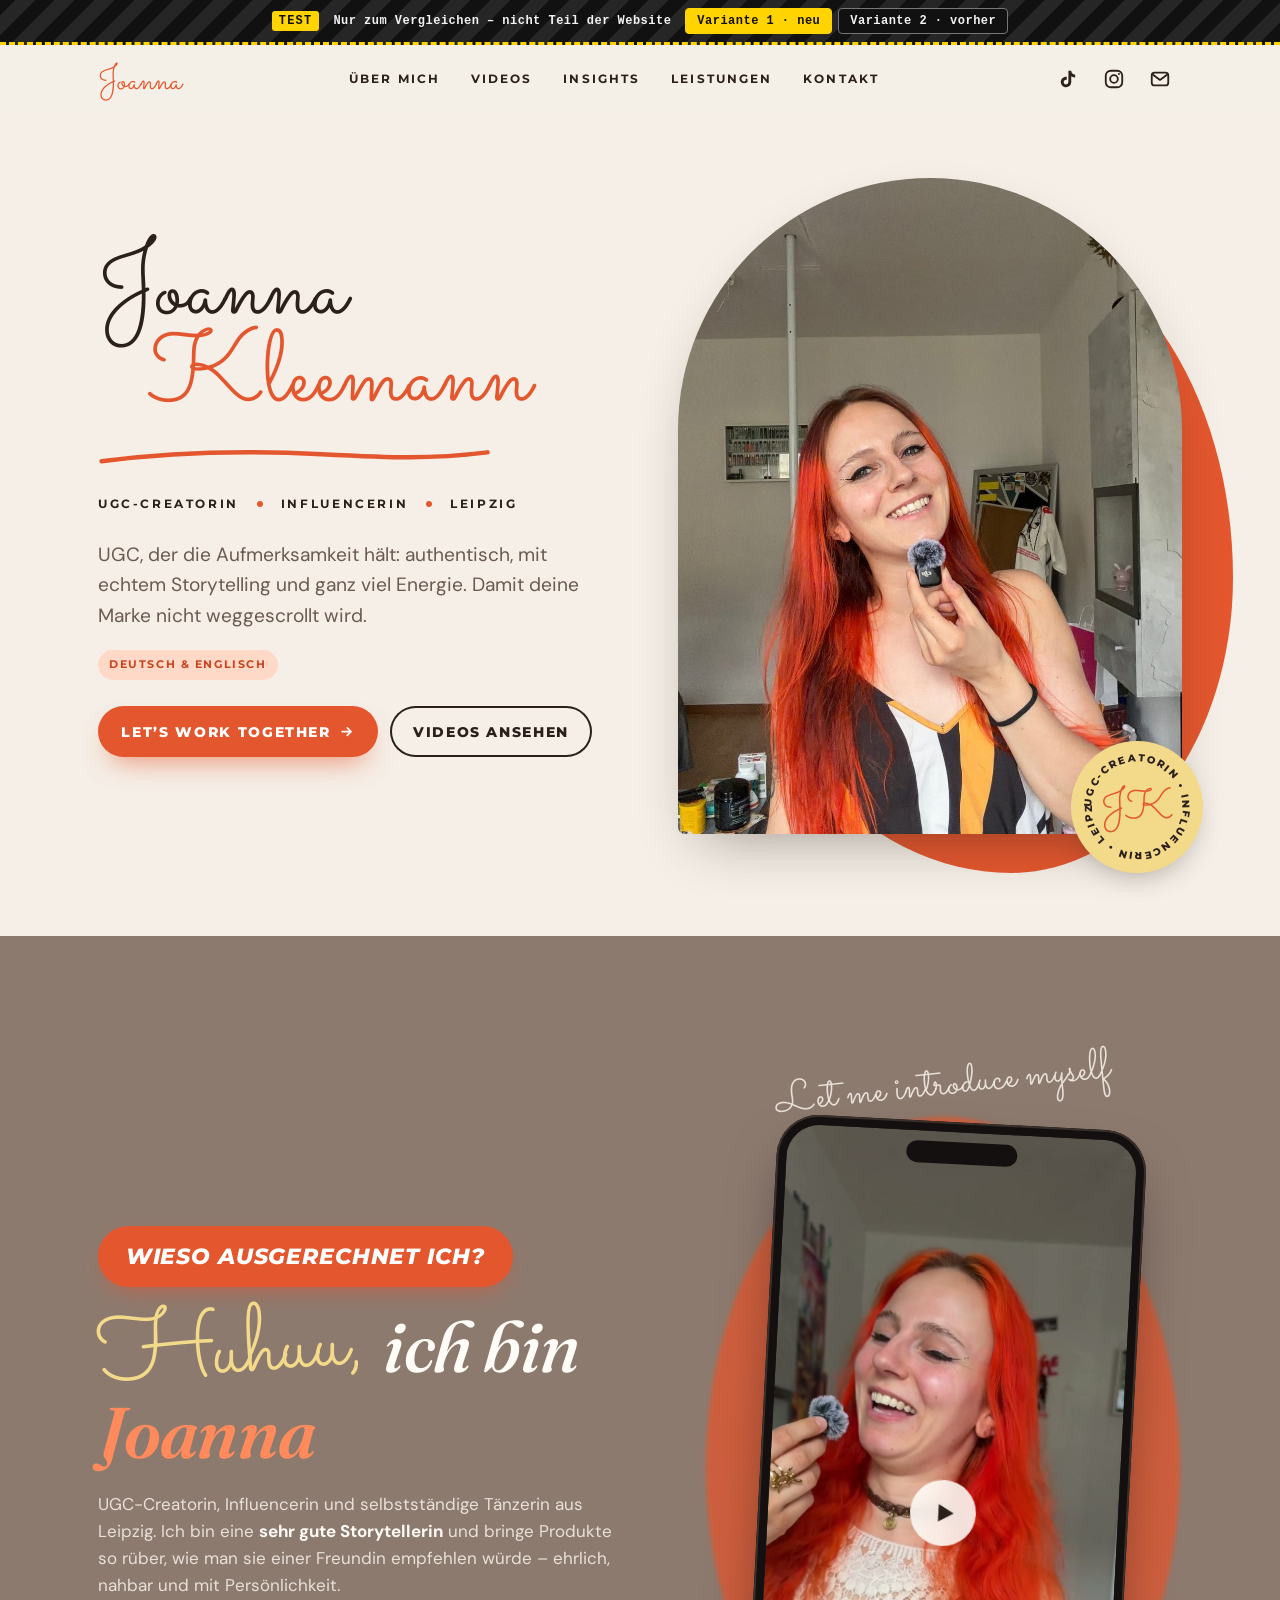
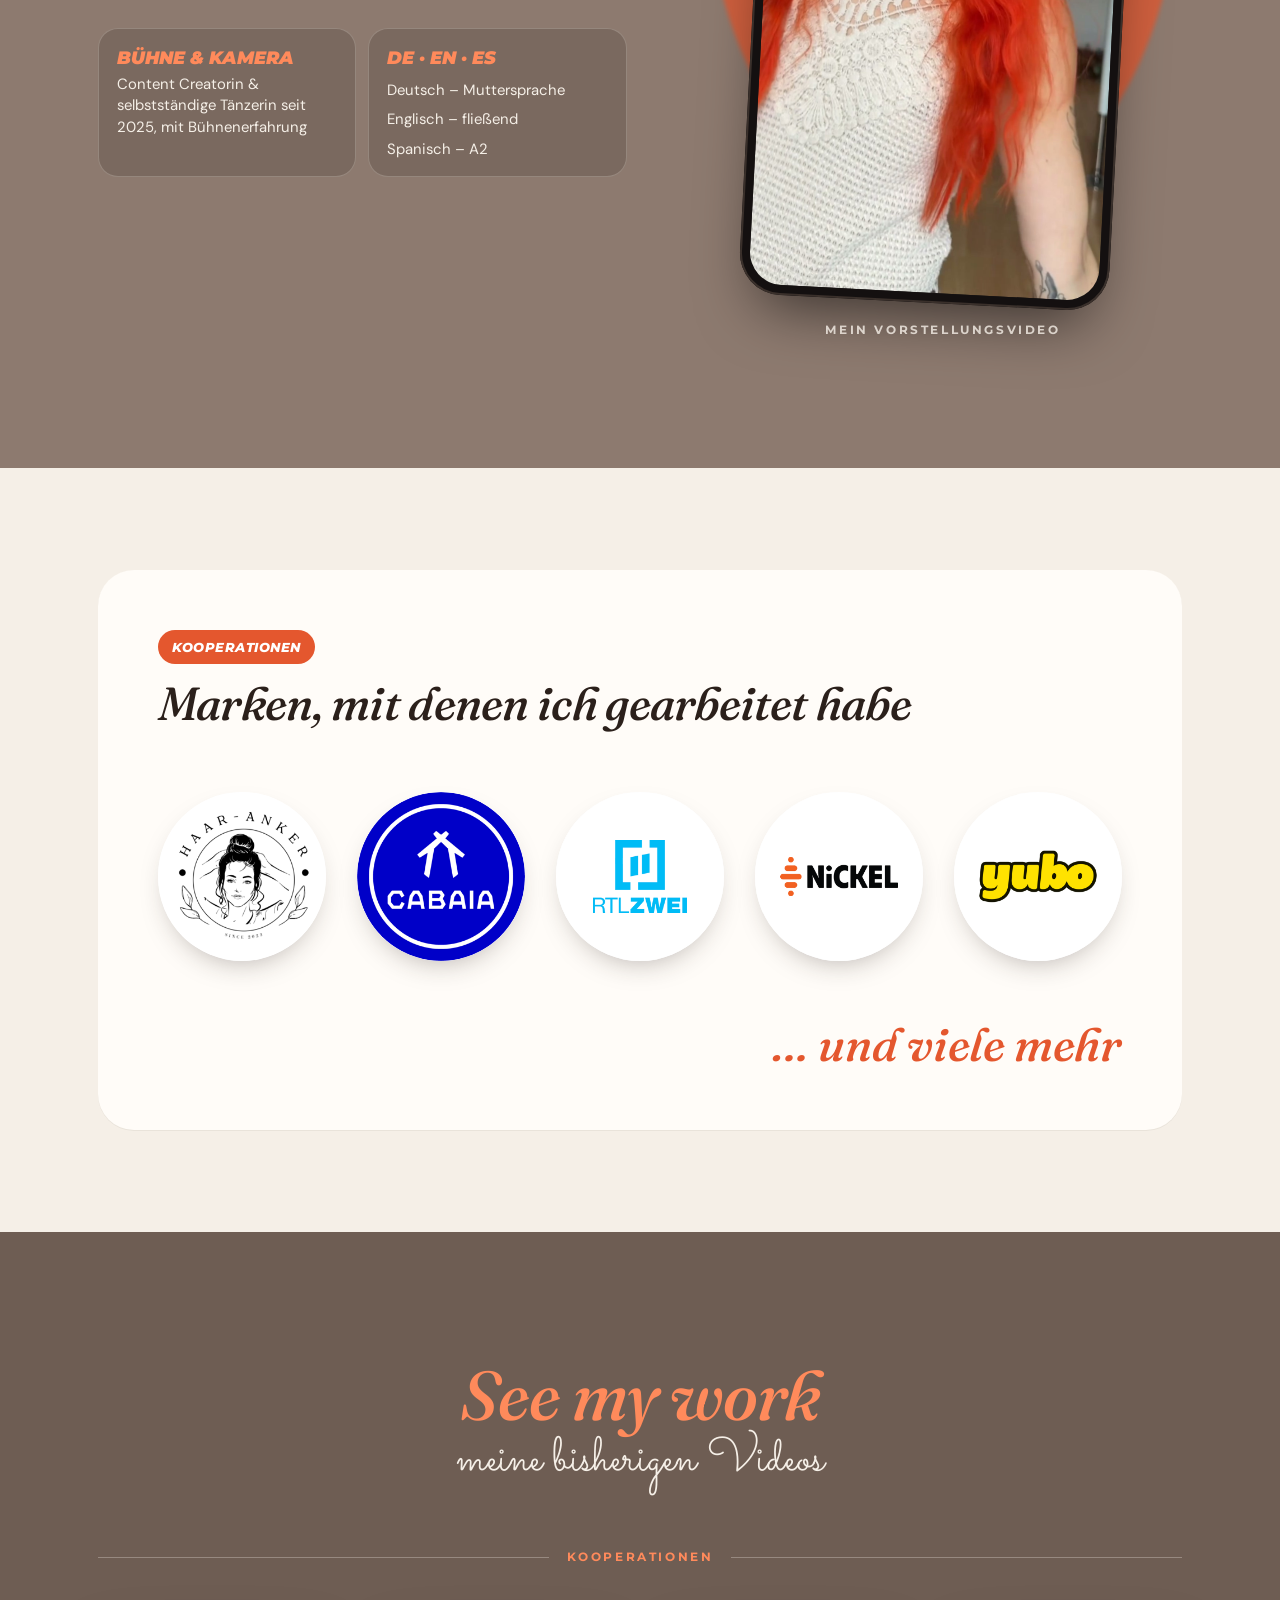
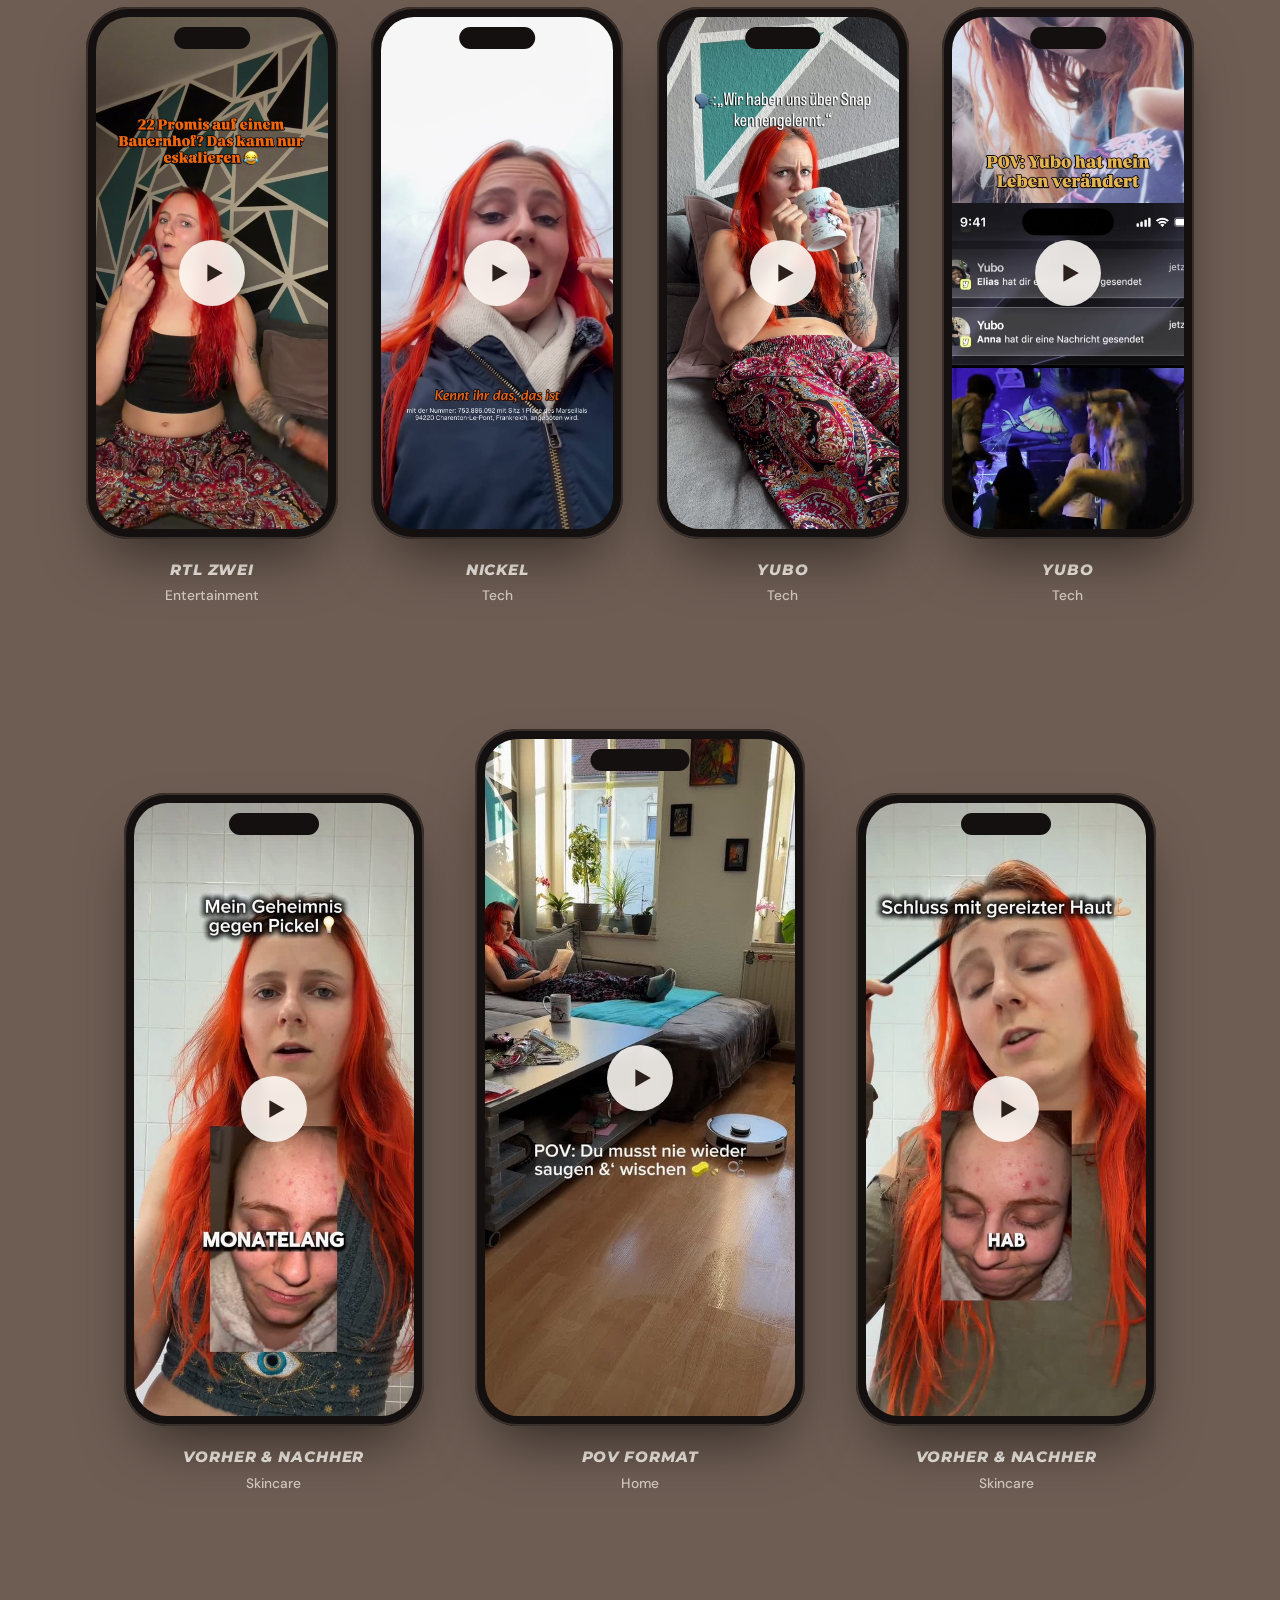
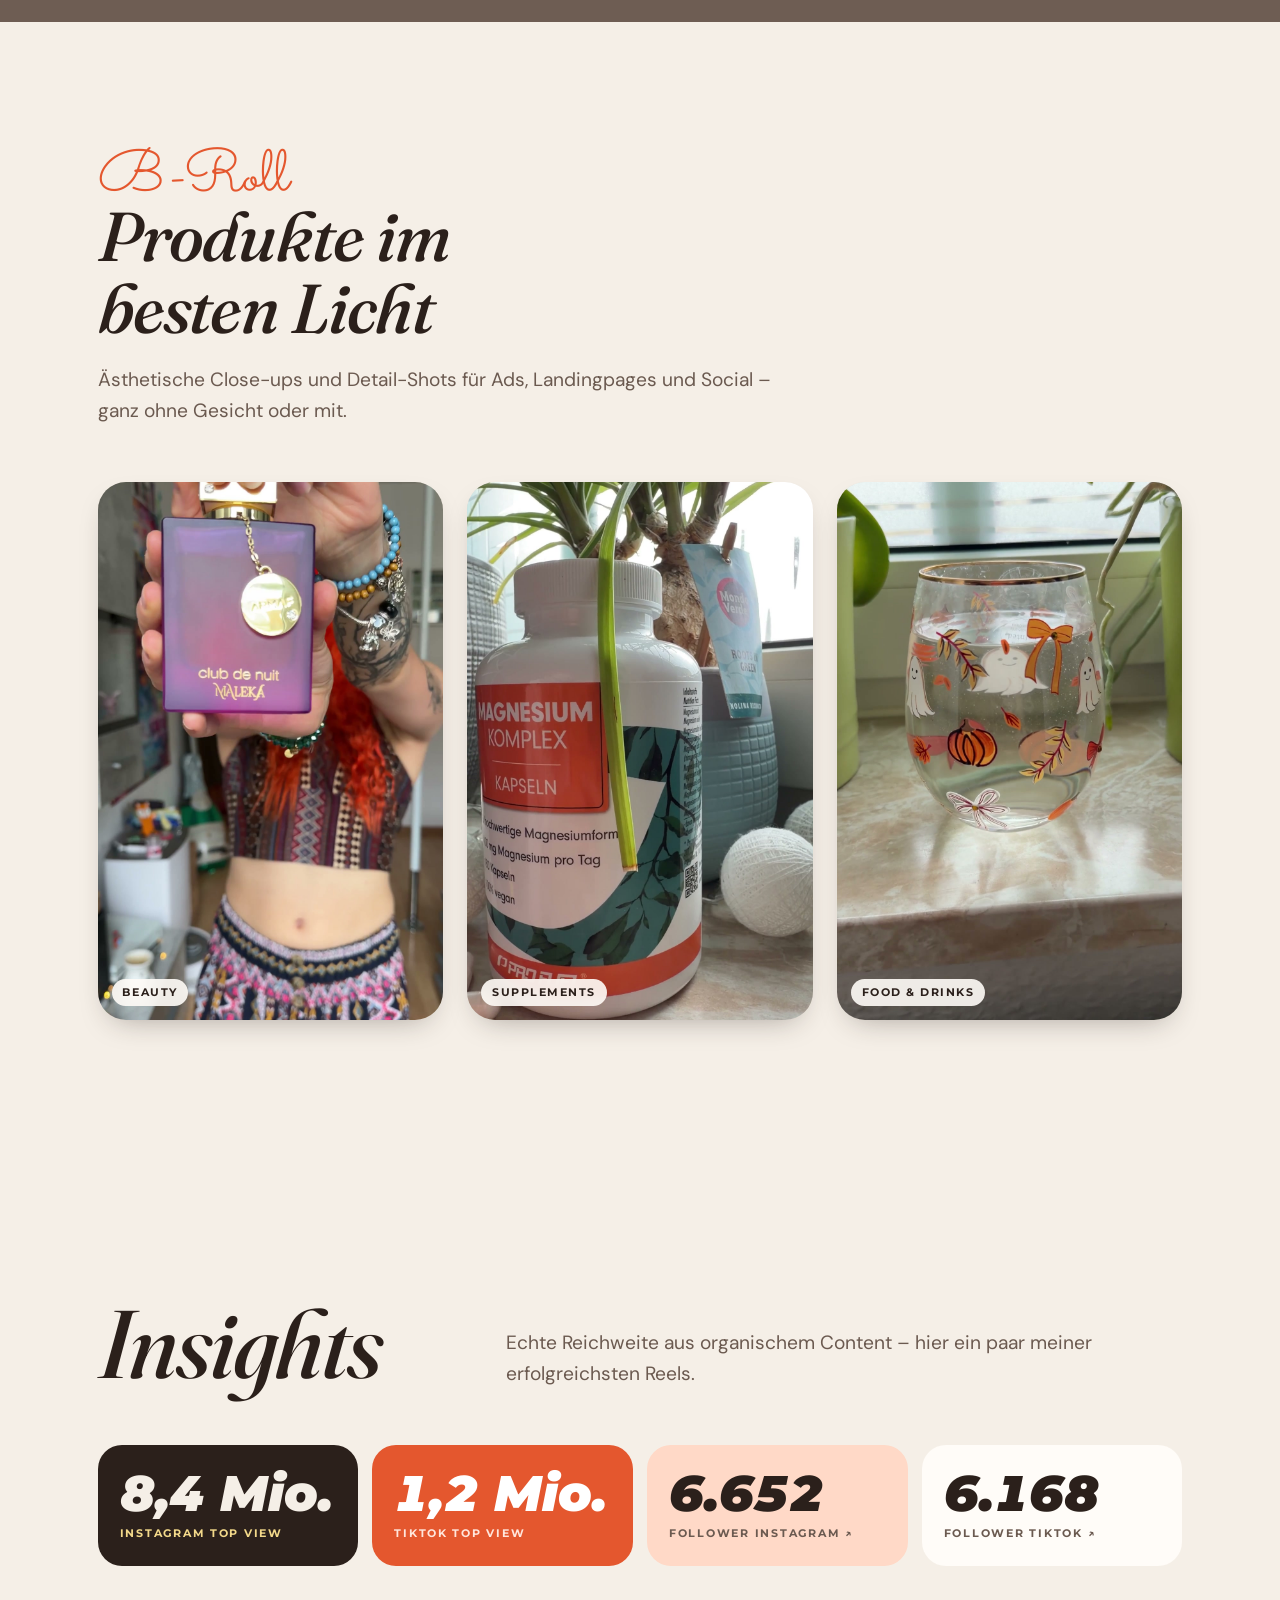
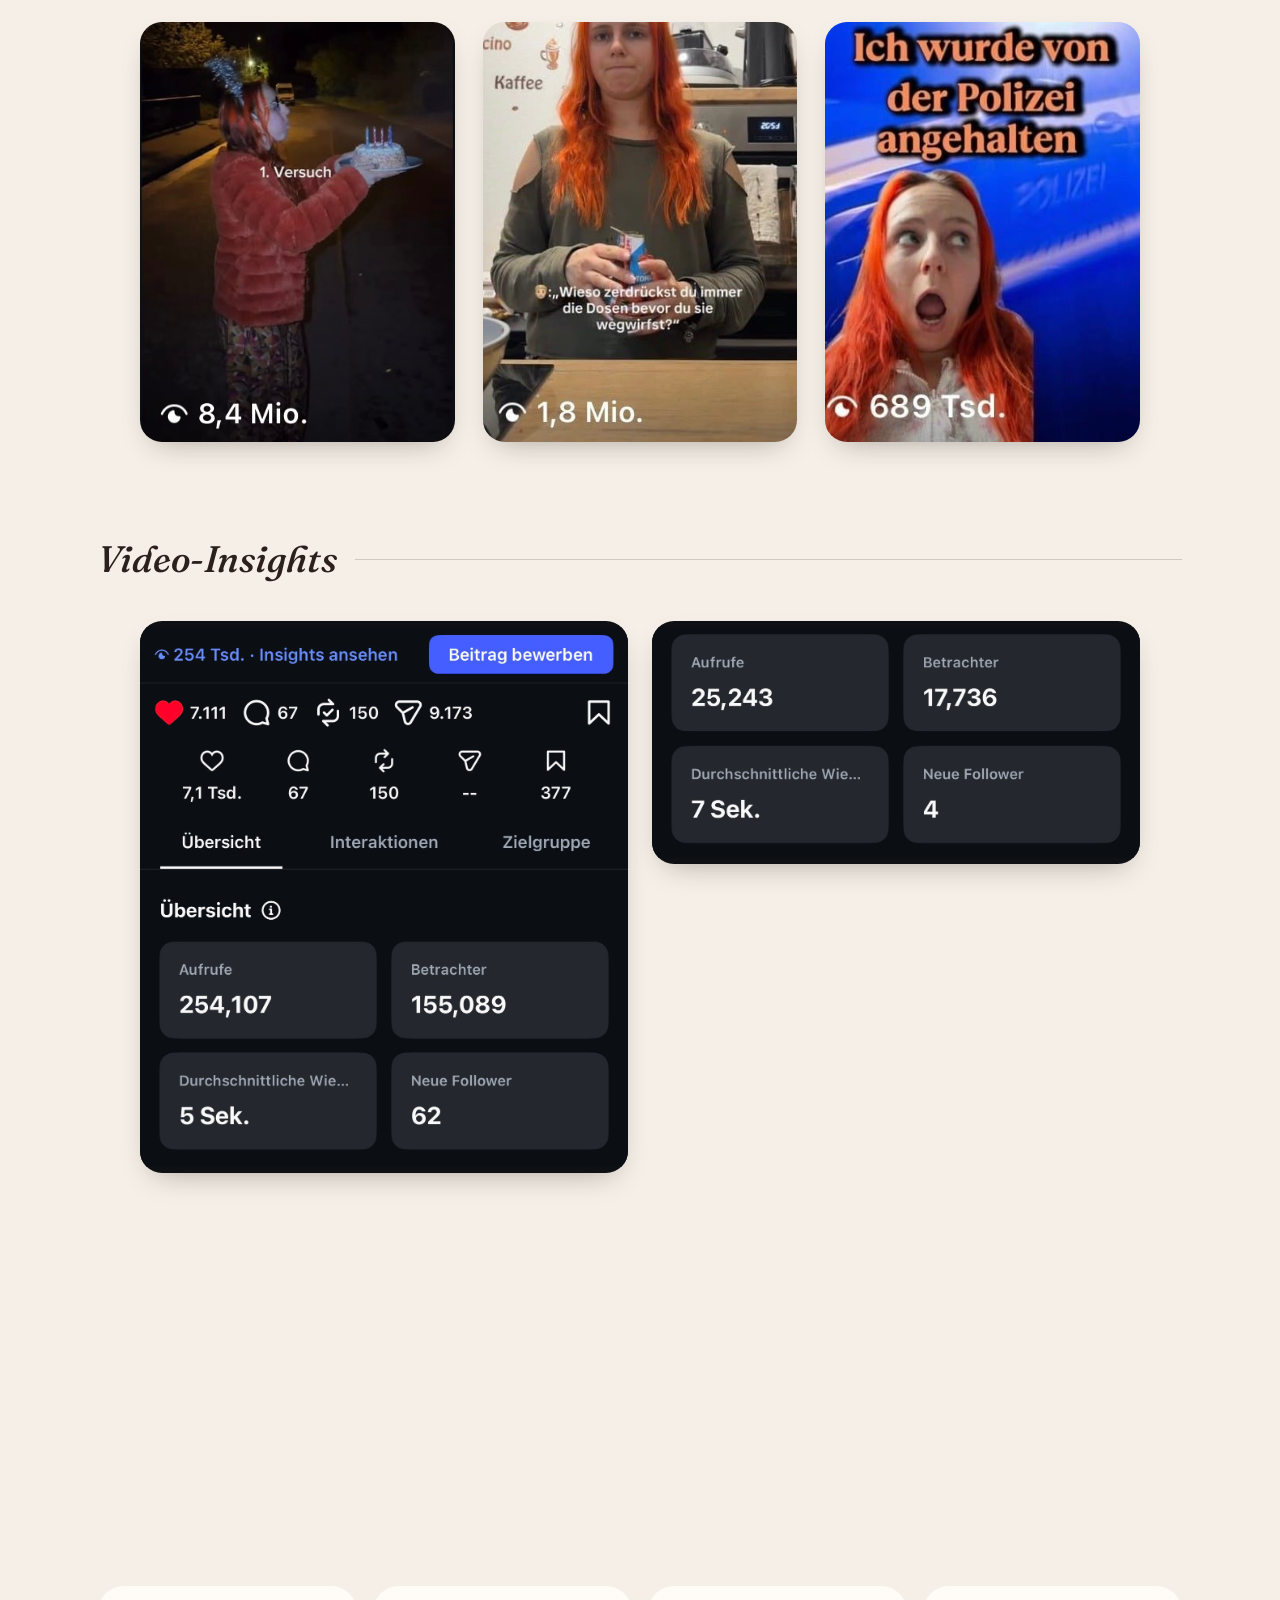
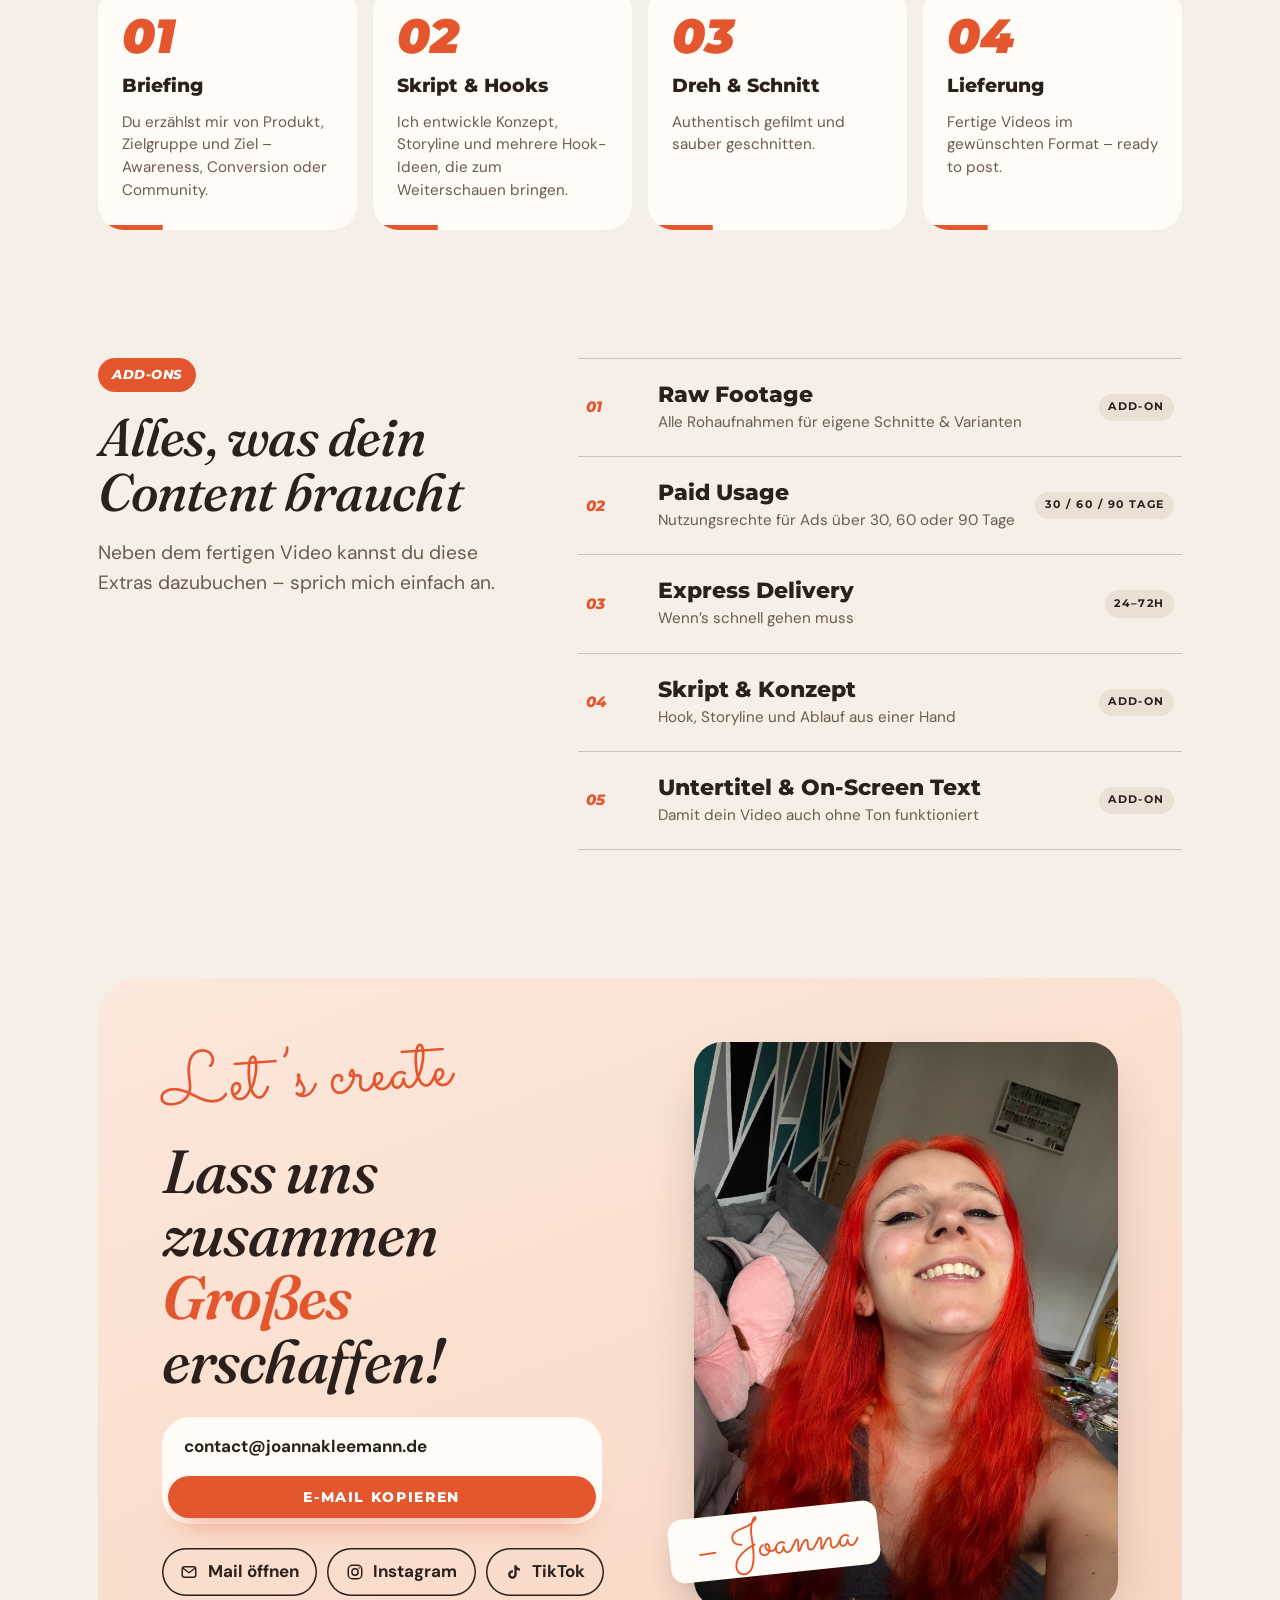
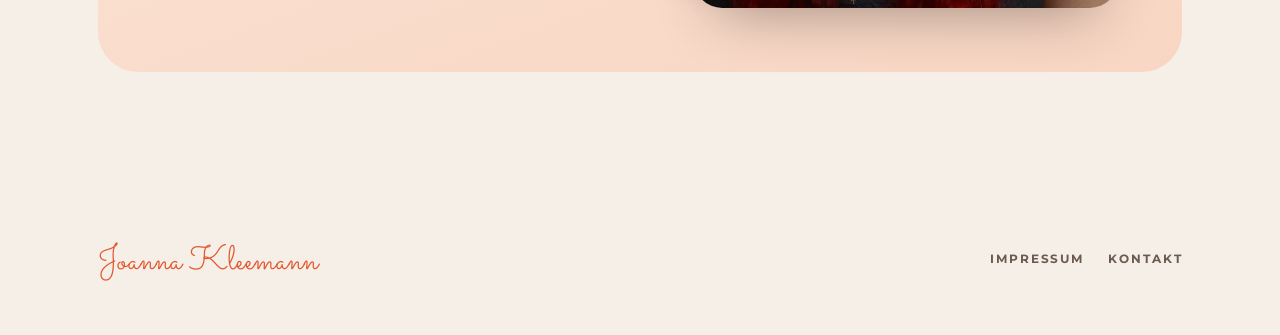
==== commit df9604ca: "Weniger Abstand zwischen Video-Insights und Ablauf Co-Authored-By: Claude Opus 5.5 <noreply@anthropi" ====
--- a/index.html
+++ b/index.html
@@ -196,7 +196,8 @@
 
 
 /* ---------- Ablauf ---------- */
-.process{padding-bottom:0}
+.process{padding-bottom:0;padding-top:clamp(40px,5vw,64px)}
+.stats-sec{padding-bottom:clamp(24px,3vw,40px)}
 .process-head{display:flex;flex-direction:column;gap:16px;margin-bottom:clamp(32px,5vw,56px)}
 .steps{display:grid;grid-template-columns:repeat(4,minmax(0,1fr));gap:16px;margin:0;padding:0;list-style:none}
 .step{position:relative;background:var(--paper);border-radius:26px;padding:26px 24px 28px;display:flex;flex-direction:column;gap:10px;overflow:hidden;transition:transform .3s,box-shadow .3s}
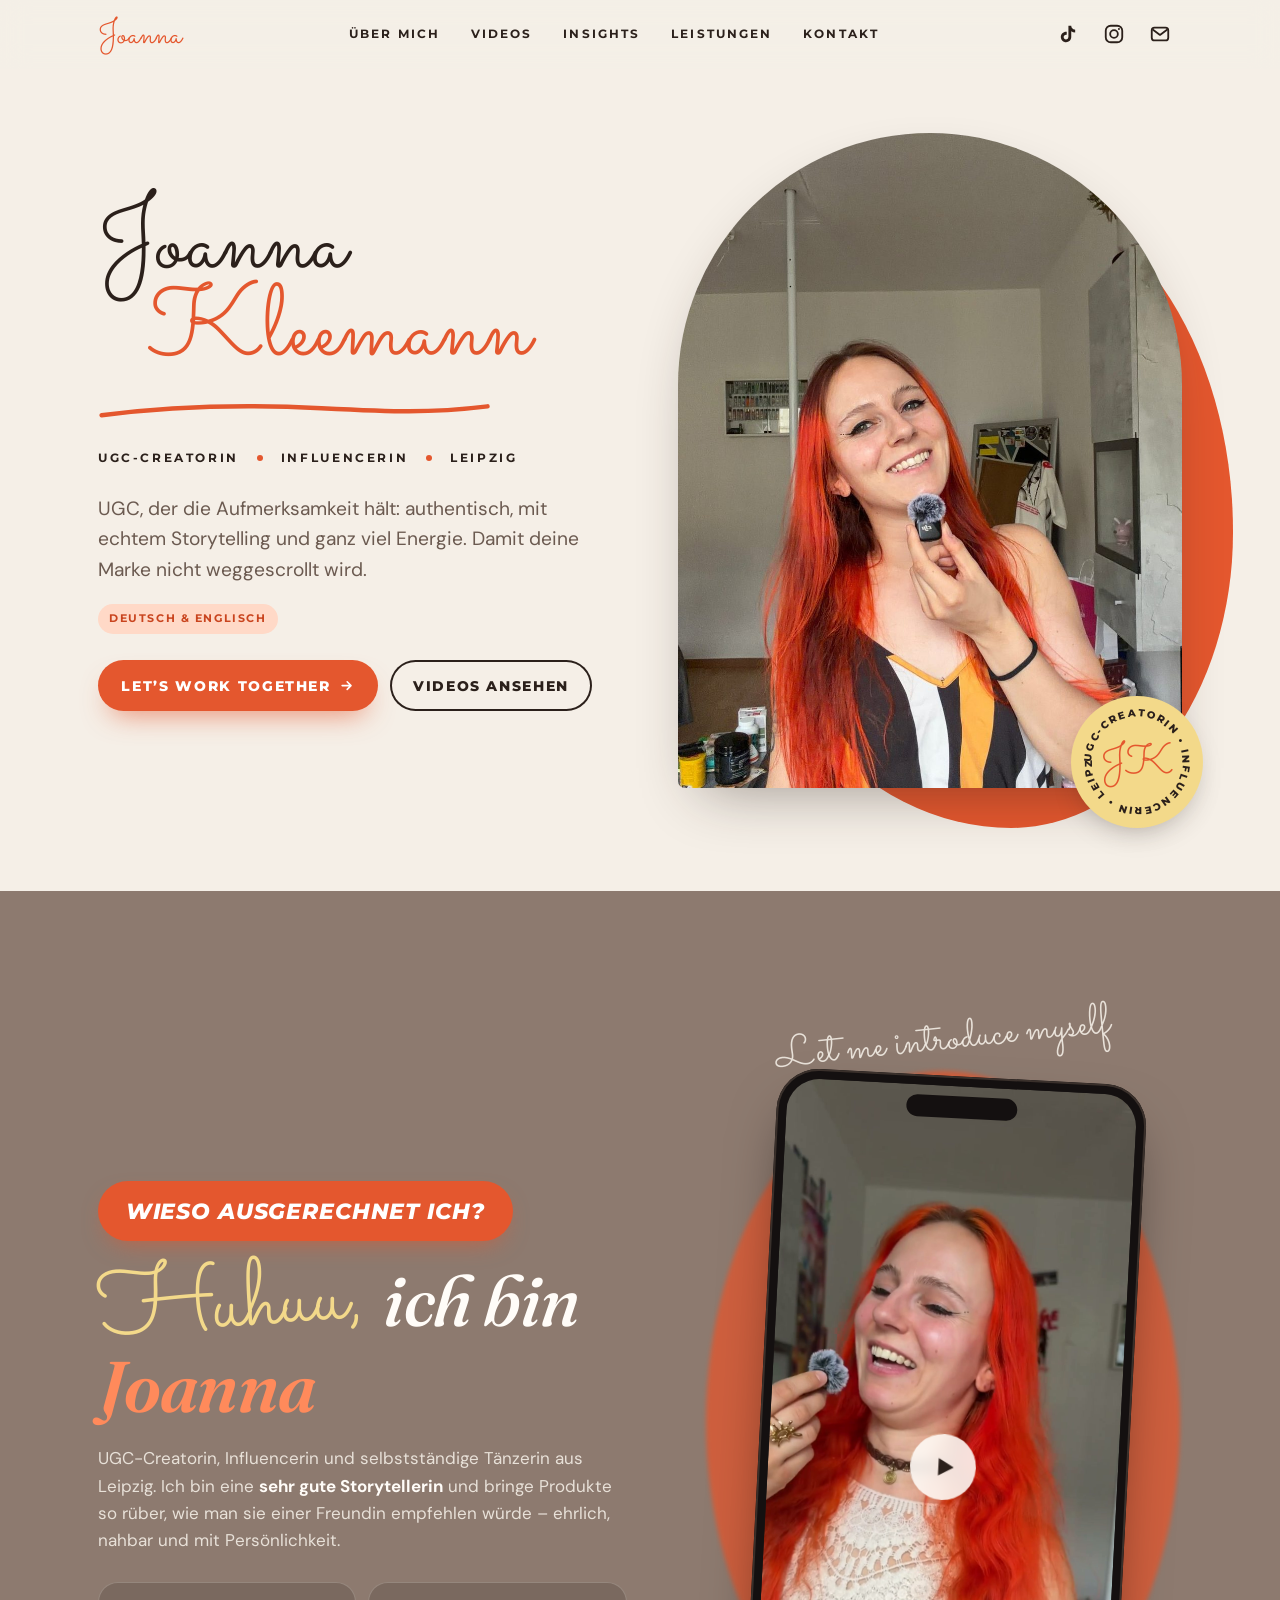
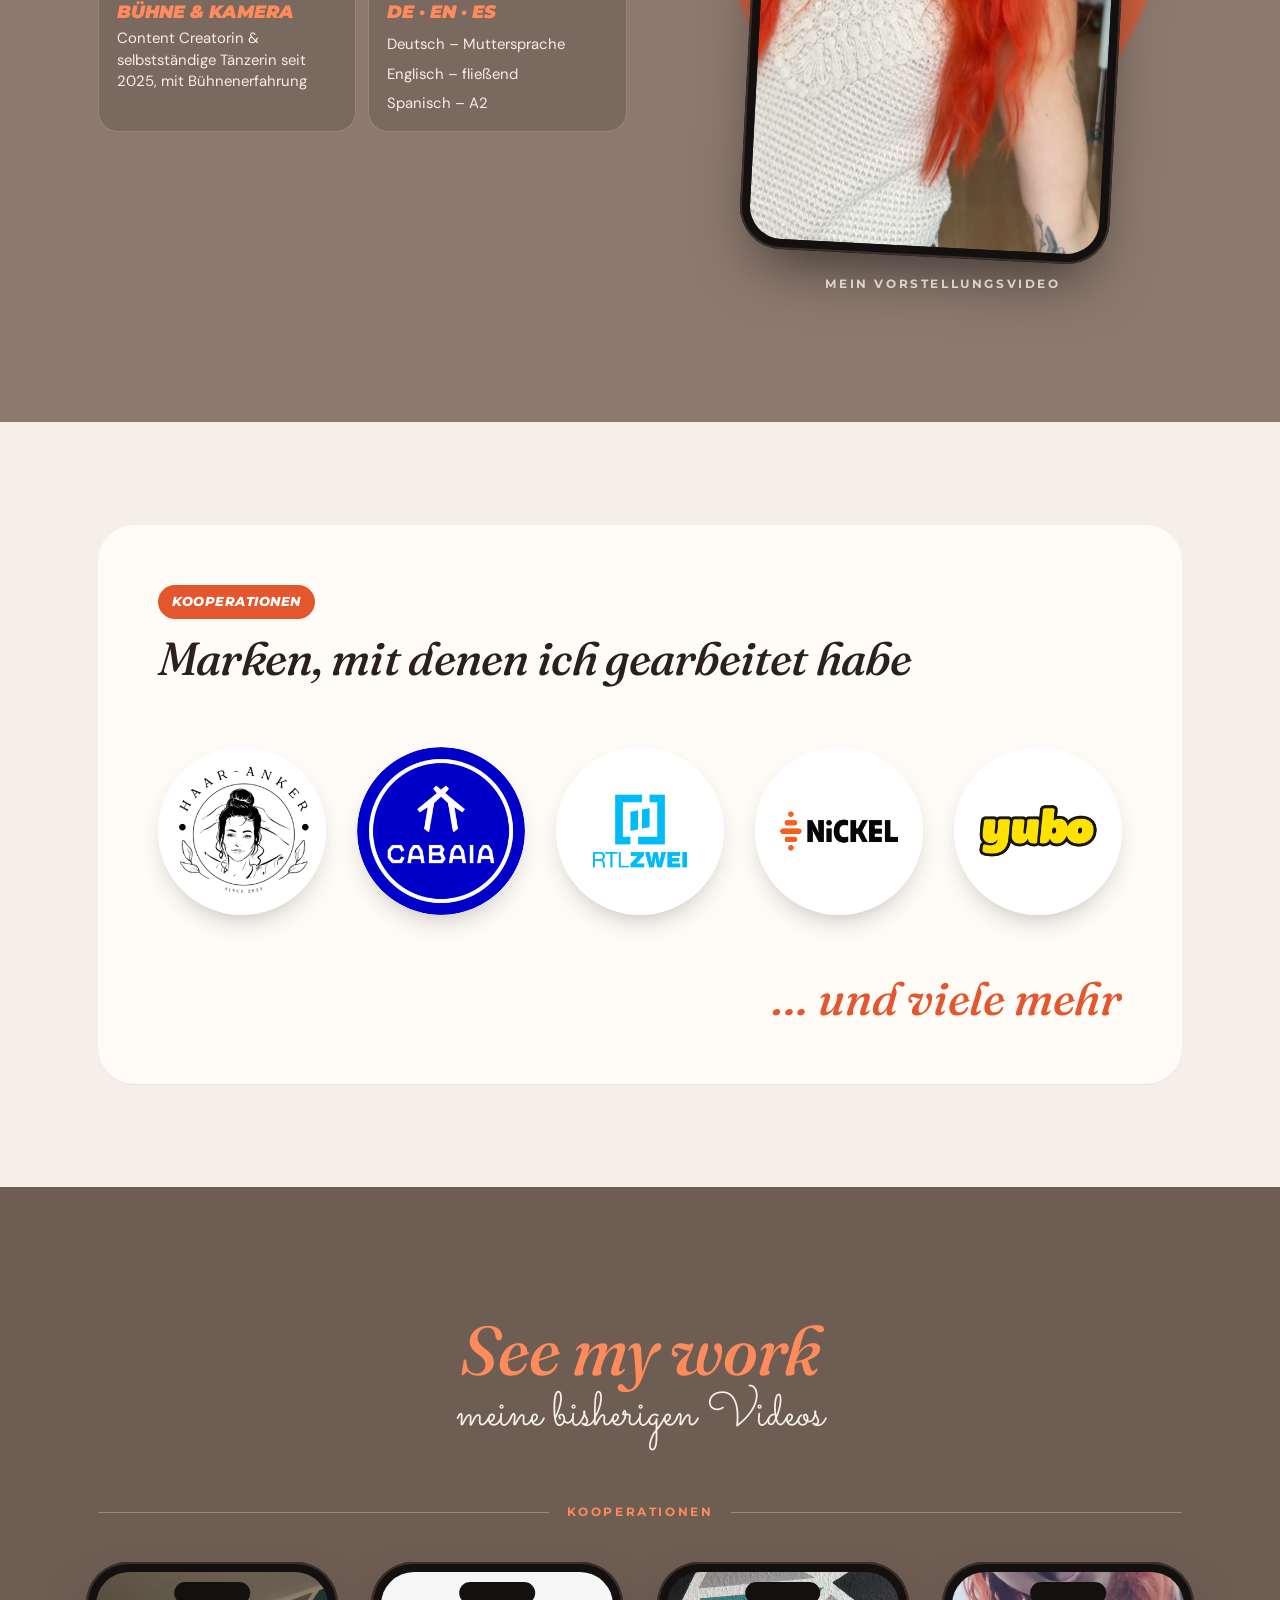
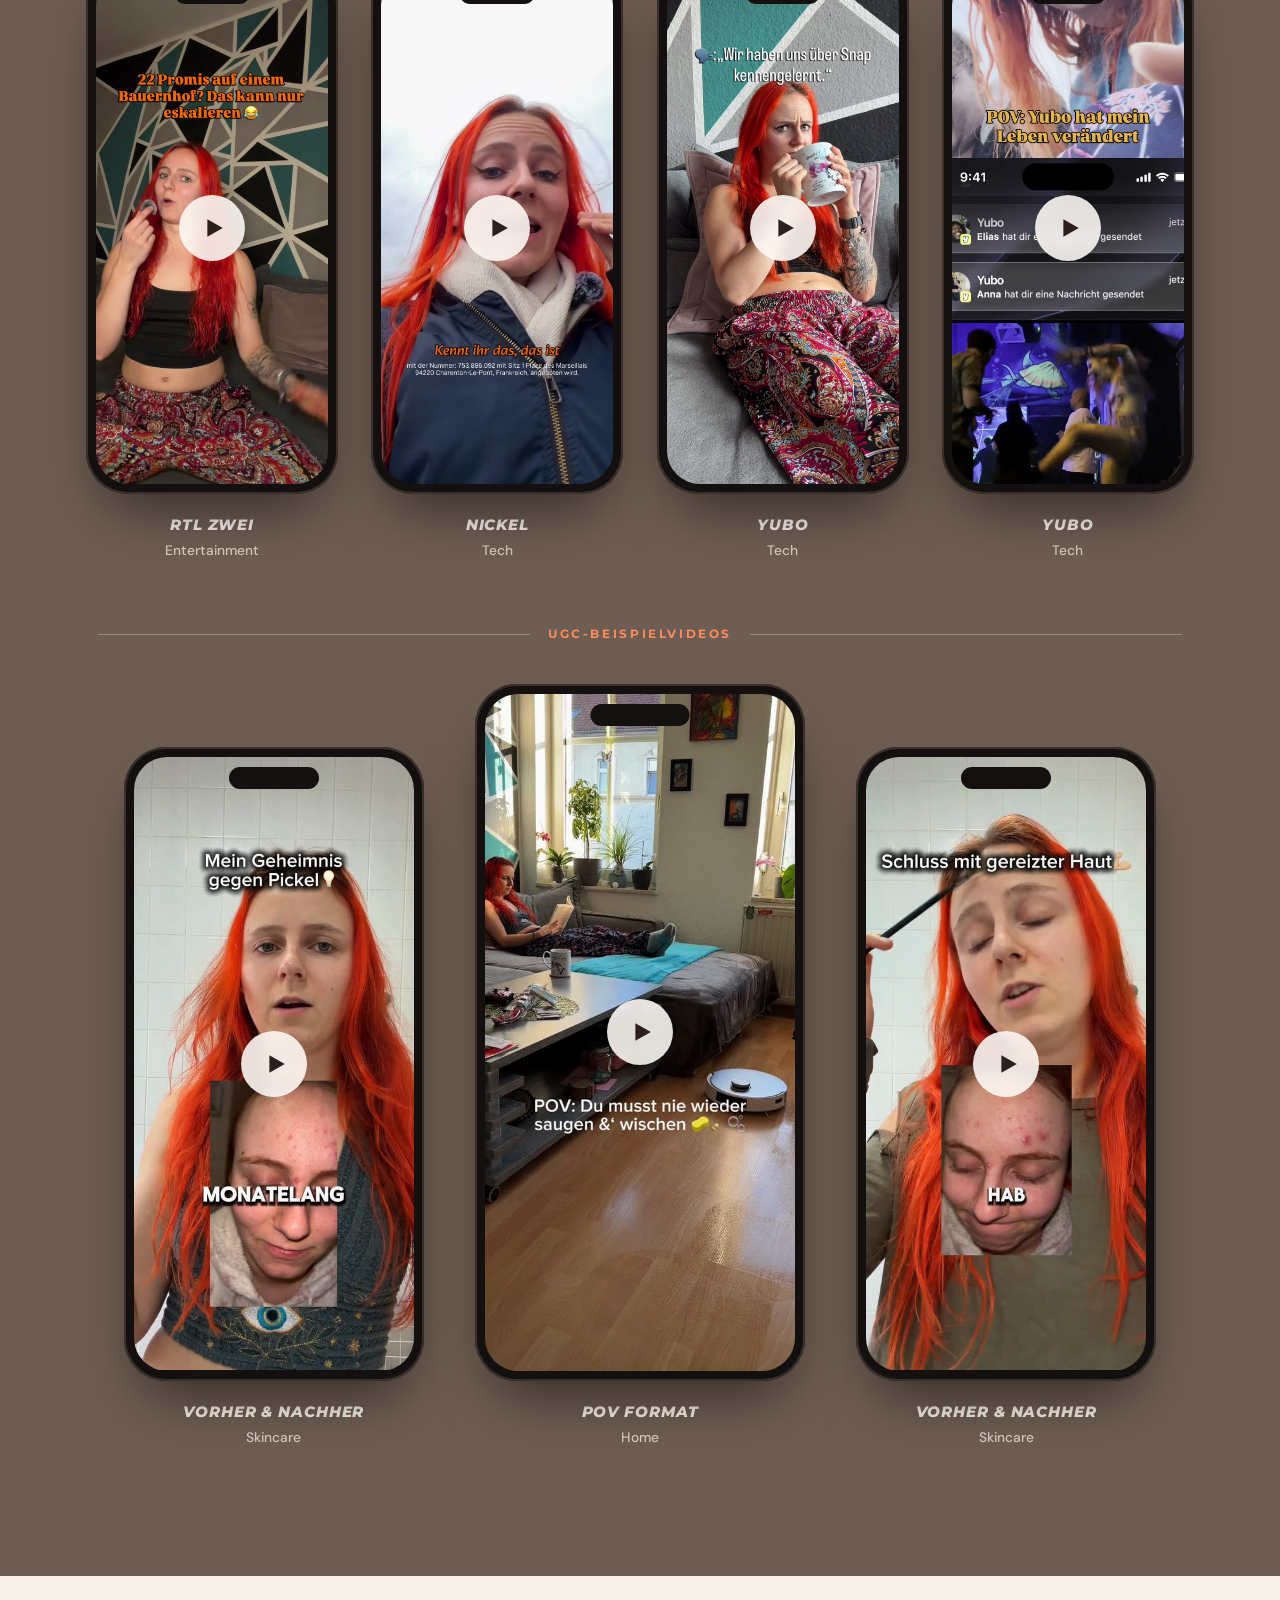
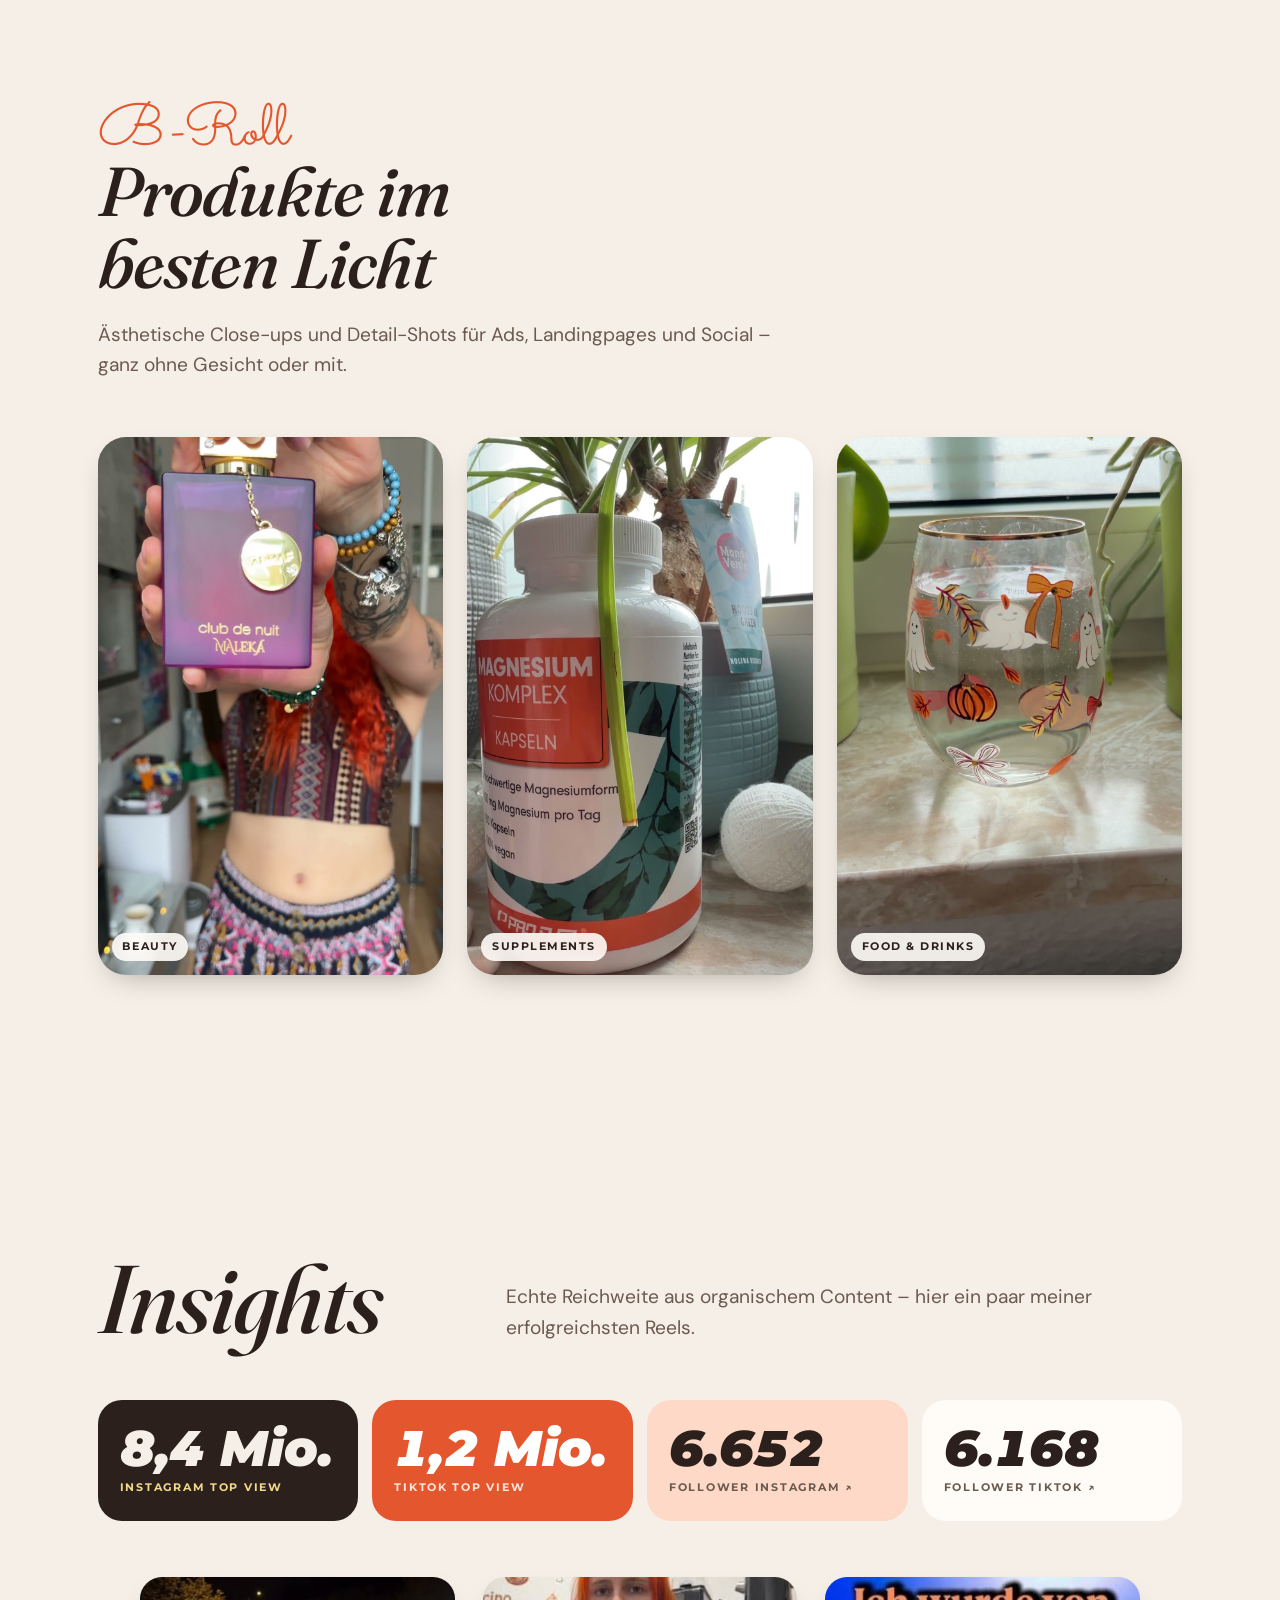
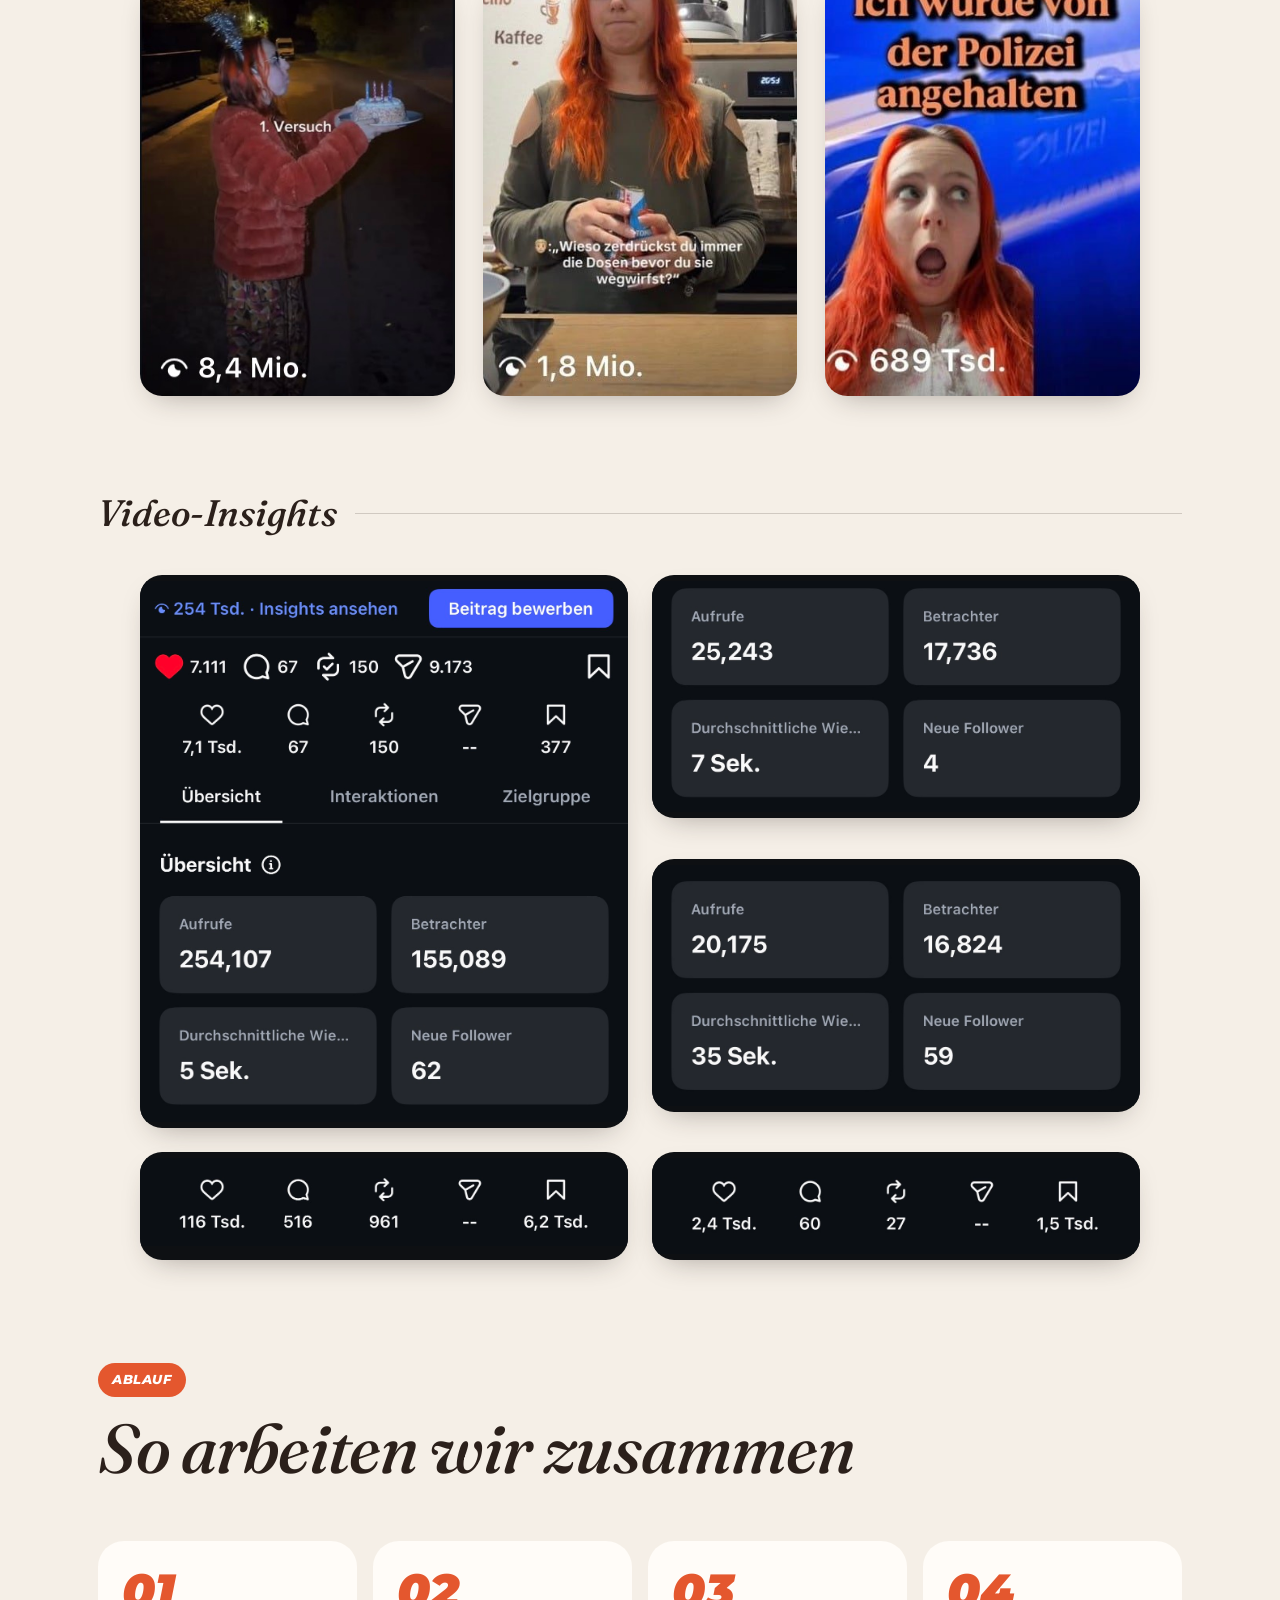
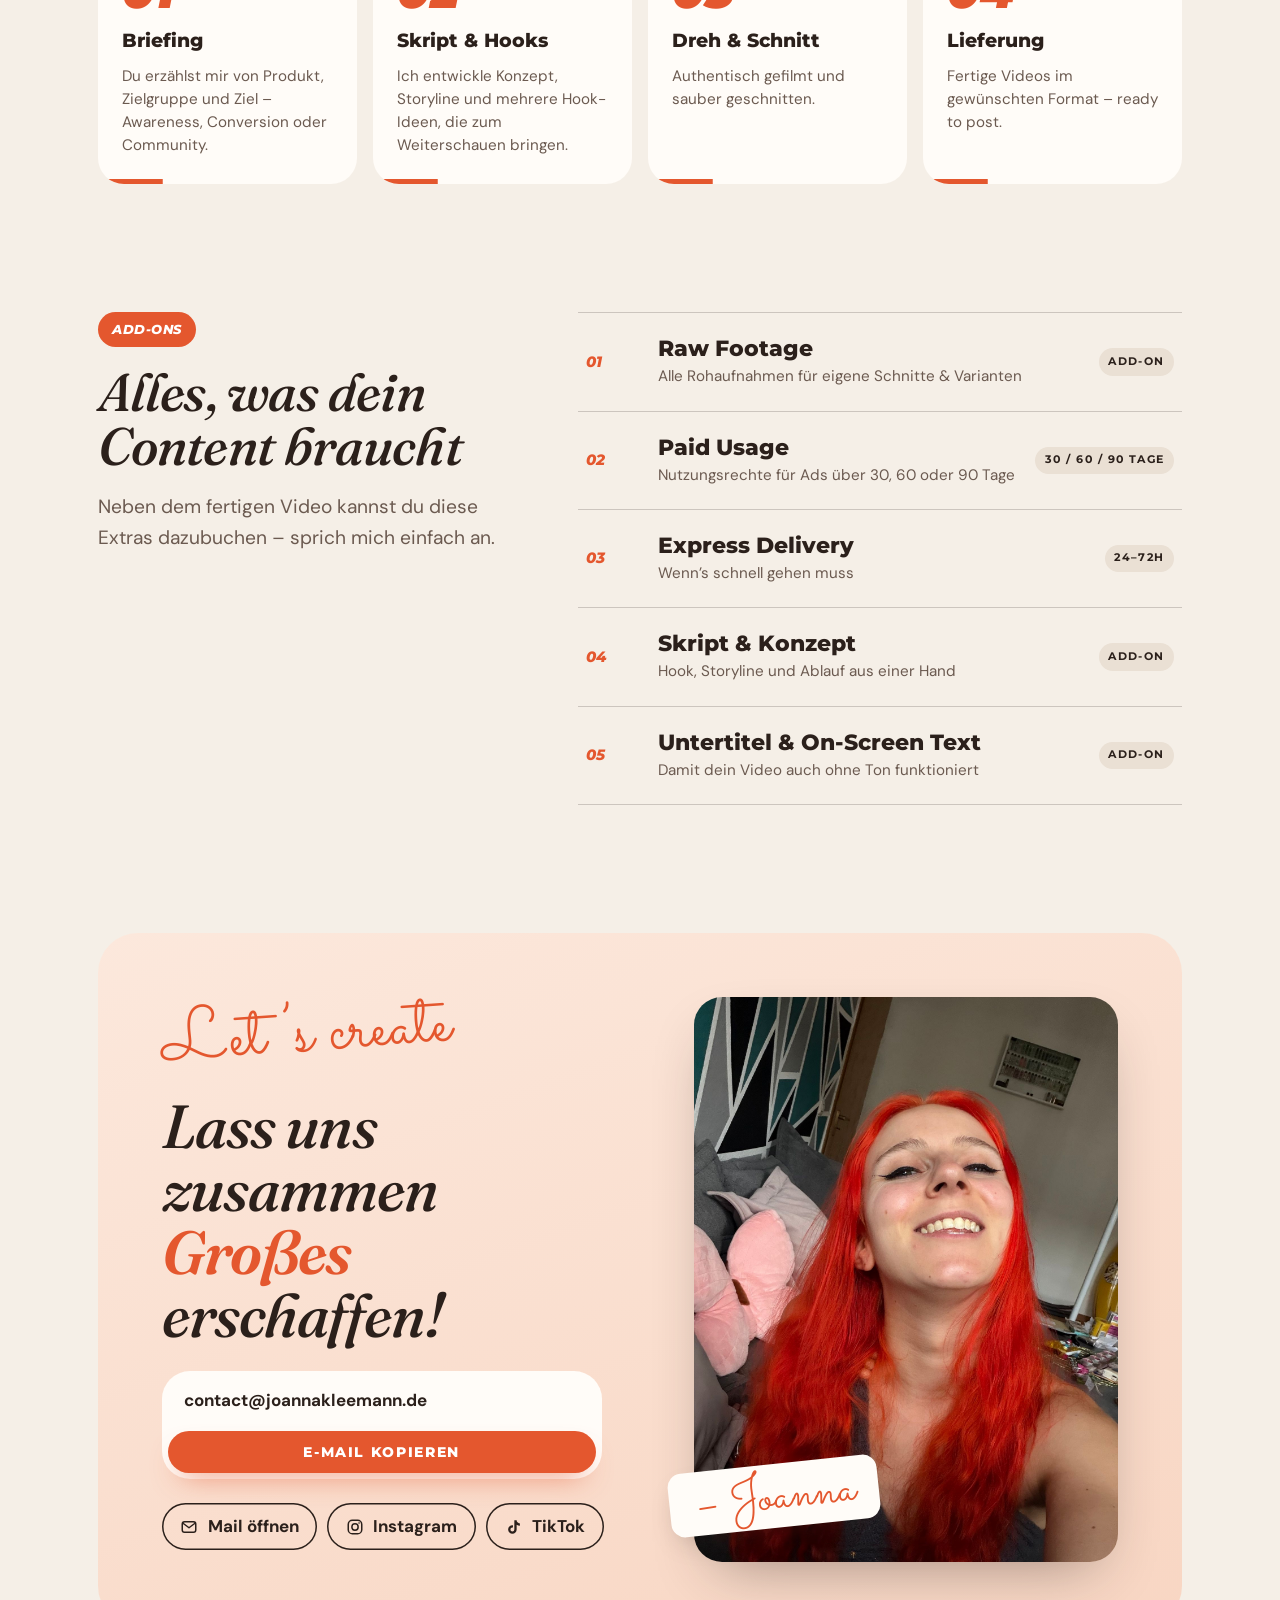
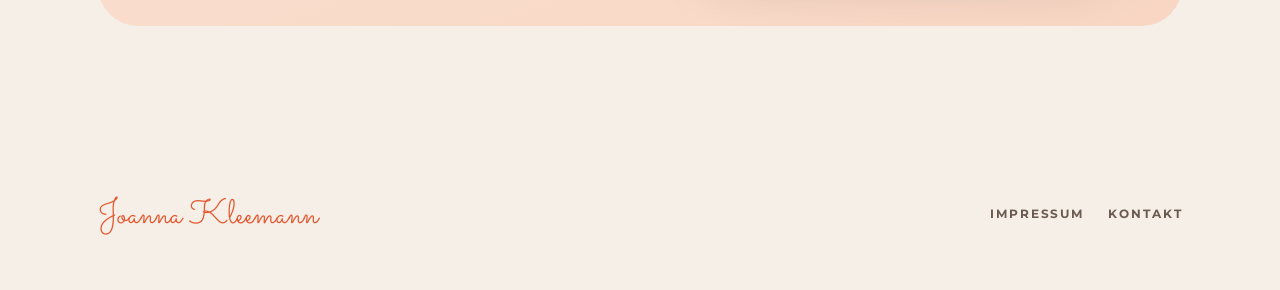
==== commit 568d7710: "Live-Version: Testleiste und Variante 2 entfernt, Titel, Icon und Vorschaubild - Testleiste und v2.h" ====
--- a/index.html
+++ b/index.html
@@ -1,9 +1,23 @@
 <!doctype html>
 <html lang="de"><head><meta charset="utf-8"><meta name="viewport" content="width=device-width,initial-scale=1,viewport-fit=cover">
-<meta name="robots" content="noindex, nofollow">
-<meta name="description" content="UGC-Portfolio von Joanna Kleemann – UGC-Creatorin und Influencerin aus Leipzig.">
-<meta name="theme-color" content="#F5EFE7">
-<title>Joanna Kleemann UGC</title>
+<meta name="robots" content="index, follow">
+<meta name="description" content="Joanna Kleemann – UGC-Creatorin & Influencerin aus Leipzig. Authentischer Content mit echtem Storytelling für Marken: Kooperationen, UGC-Videos, B-Roll und Insights.">
+<meta name="theme-color" content="#E4572E">
+<title>Joanna Kleemann · UGC-Creatorin &amp; Influencerin aus Leipzig</title>
+<link rel="canonical" href="https://joannakleemann.de/">
+<link rel="icon" href="favicon.ico" sizes="any">
+<link rel="icon" type="image/png" sizes="192x192" href="img/icon-192.png">
+<link rel="apple-touch-icon" href="img/apple-touch-icon.png">
+<meta property="og:type" content="website">
+<meta property="og:locale" content="de_DE">
+<meta property="og:site_name" content="Joanna Kleemann">
+<meta property="og:title" content="Joanna Kleemann · UGC-Creatorin & Influencerin">
+<meta property="og:description" content="Authentischer UGC mit echtem Storytelling – aus Leipzig, auf Deutsch & Englisch.">
+<meta property="og:url" content="https://joannakleemann.de/">
+<meta property="og:image" content="https://joannakleemann.de/img/og-image.jpg">
+<meta property="og:image:width" content="1200">
+<meta property="og:image:height" content="630">
+<meta name="twitter:card" content="summary_large_image">
 <link rel="preconnect" href="https://fonts.googleapis.com">
 <link rel="preconnect" href="https://fonts.gstatic.com" crossorigin>
 <link rel="stylesheet" href="https://fonts.googleapis.com/css2?family=Fraunces:ital,opsz,wght@1,9..144,500;1,9..144,600&family=Sacramento&family=Montserrat:ital,wght@0,500;0,700;0,800;1,800;1,900&family=DM+Sans:opsz,wght@9..40,400;9..40,500;9..40,700&display=swap">
@@ -355,16 +369,6 @@
 .foot-links{display:flex;gap:24px}
 .foot-links a{font-family:var(--f-head);font-weight:700;font-size:.74rem;letter-spacing:.16em;text-transform:uppercase;text-decoration:none}
 .foot-links a:hover{color:var(--flame)}
-
-/* Testleiste – gehört nicht zur Website */
-.testbar{position:relative;z-index:60;display:flex;flex-wrap:wrap;align-items:center;justify-content:center;gap:8px 14px;padding:8px 16px;
-  background:repeating-linear-gradient(-45deg,#111 0 14px,#262626 14px 28px);color:#F2F2F2;
-  font:600 12px/1.2 ui-monospace,SFMono-Regular,Menlo,Consolas,monospace;letter-spacing:.04em;border-bottom:3px dashed #FFD400}
-.testbar b{background:#FFD400;color:#111;padding:3px 7px;border-radius:3px;letter-spacing:.1em}
-.testbar nav{display:flex;gap:6px}
-.testbar a{color:#F2F2F2;text-decoration:none;border:1px solid #777;padding:5px 11px;border-radius:4px;background:#111}
-.testbar a[aria-current="page"]{background:#FFD400;color:#111;border-color:#FFD400}
-.testbar a:hover{border-color:#FFD400}
 
 /* Toast */
 .toast{
@@ -443,10 +447,6 @@
 </head><body>
 <script>document.documentElement.classList.add('js')</script>
 
-<div class="testbar" role="region" aria-label="Testansicht">
-  <b>TEST</b><span>Nur zum Vergleichen – nicht Teil der Website</span>
-  <nav><a href="index.html" aria-current="page">Variante 1 · neu</a><a href="v2.html">Variante 2 · vorher</a></nav>
-</div>
 <nav class="nav" aria-label="Hauptnavigation">
   <div class="wrap nav-in">
     <a class="brand" href="#top">Joanna</a>
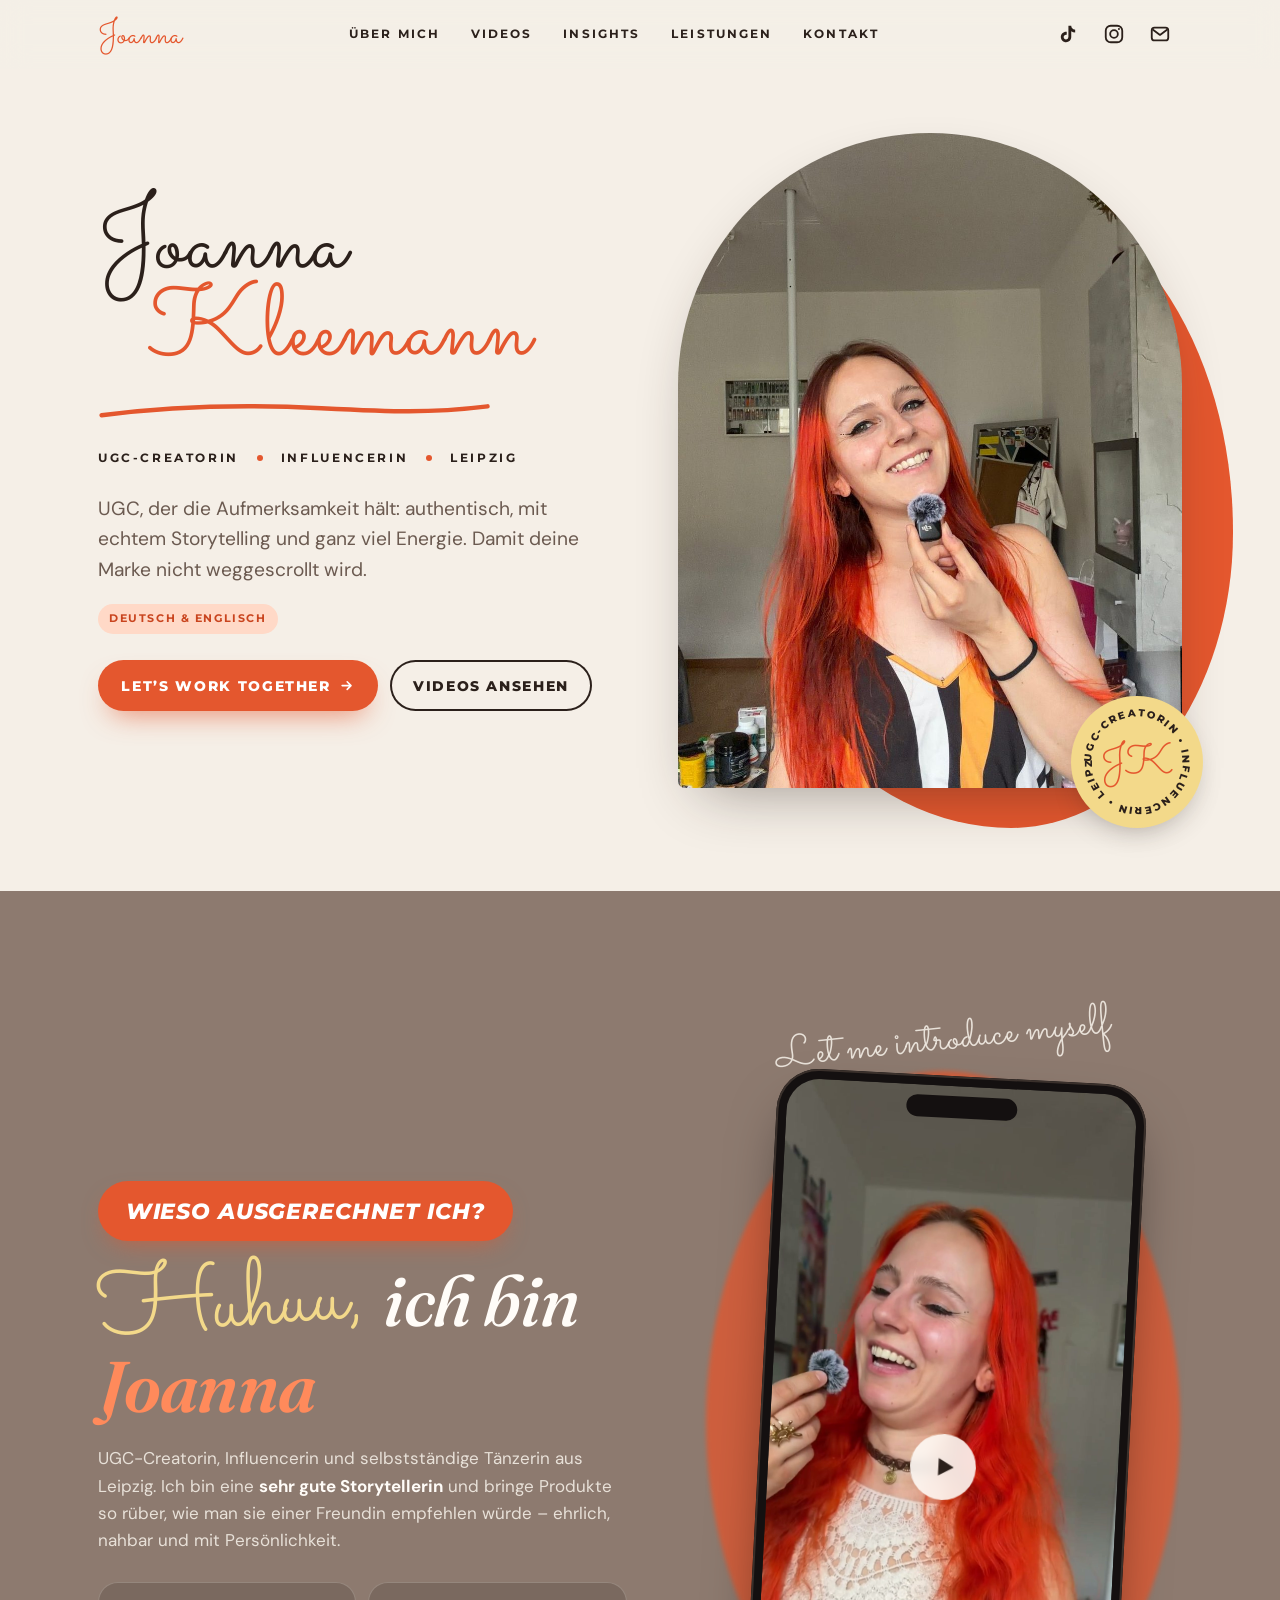
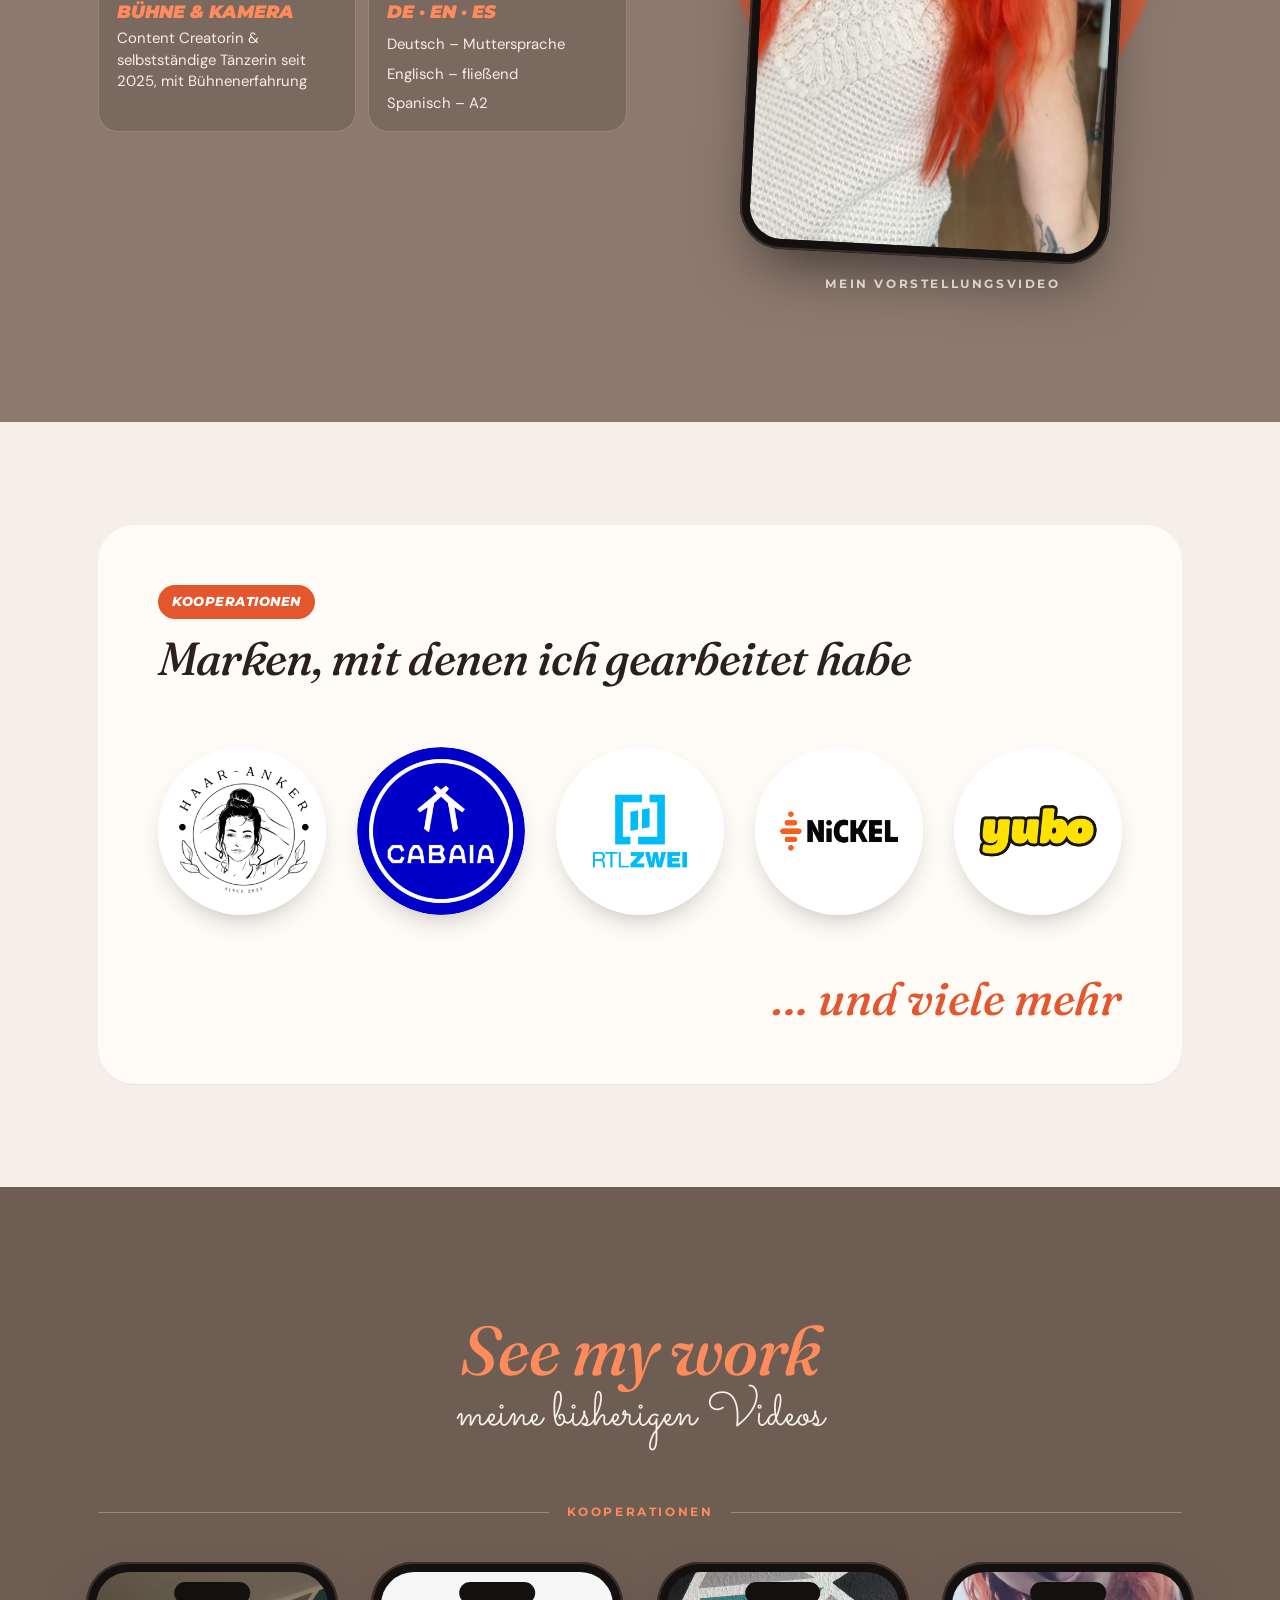
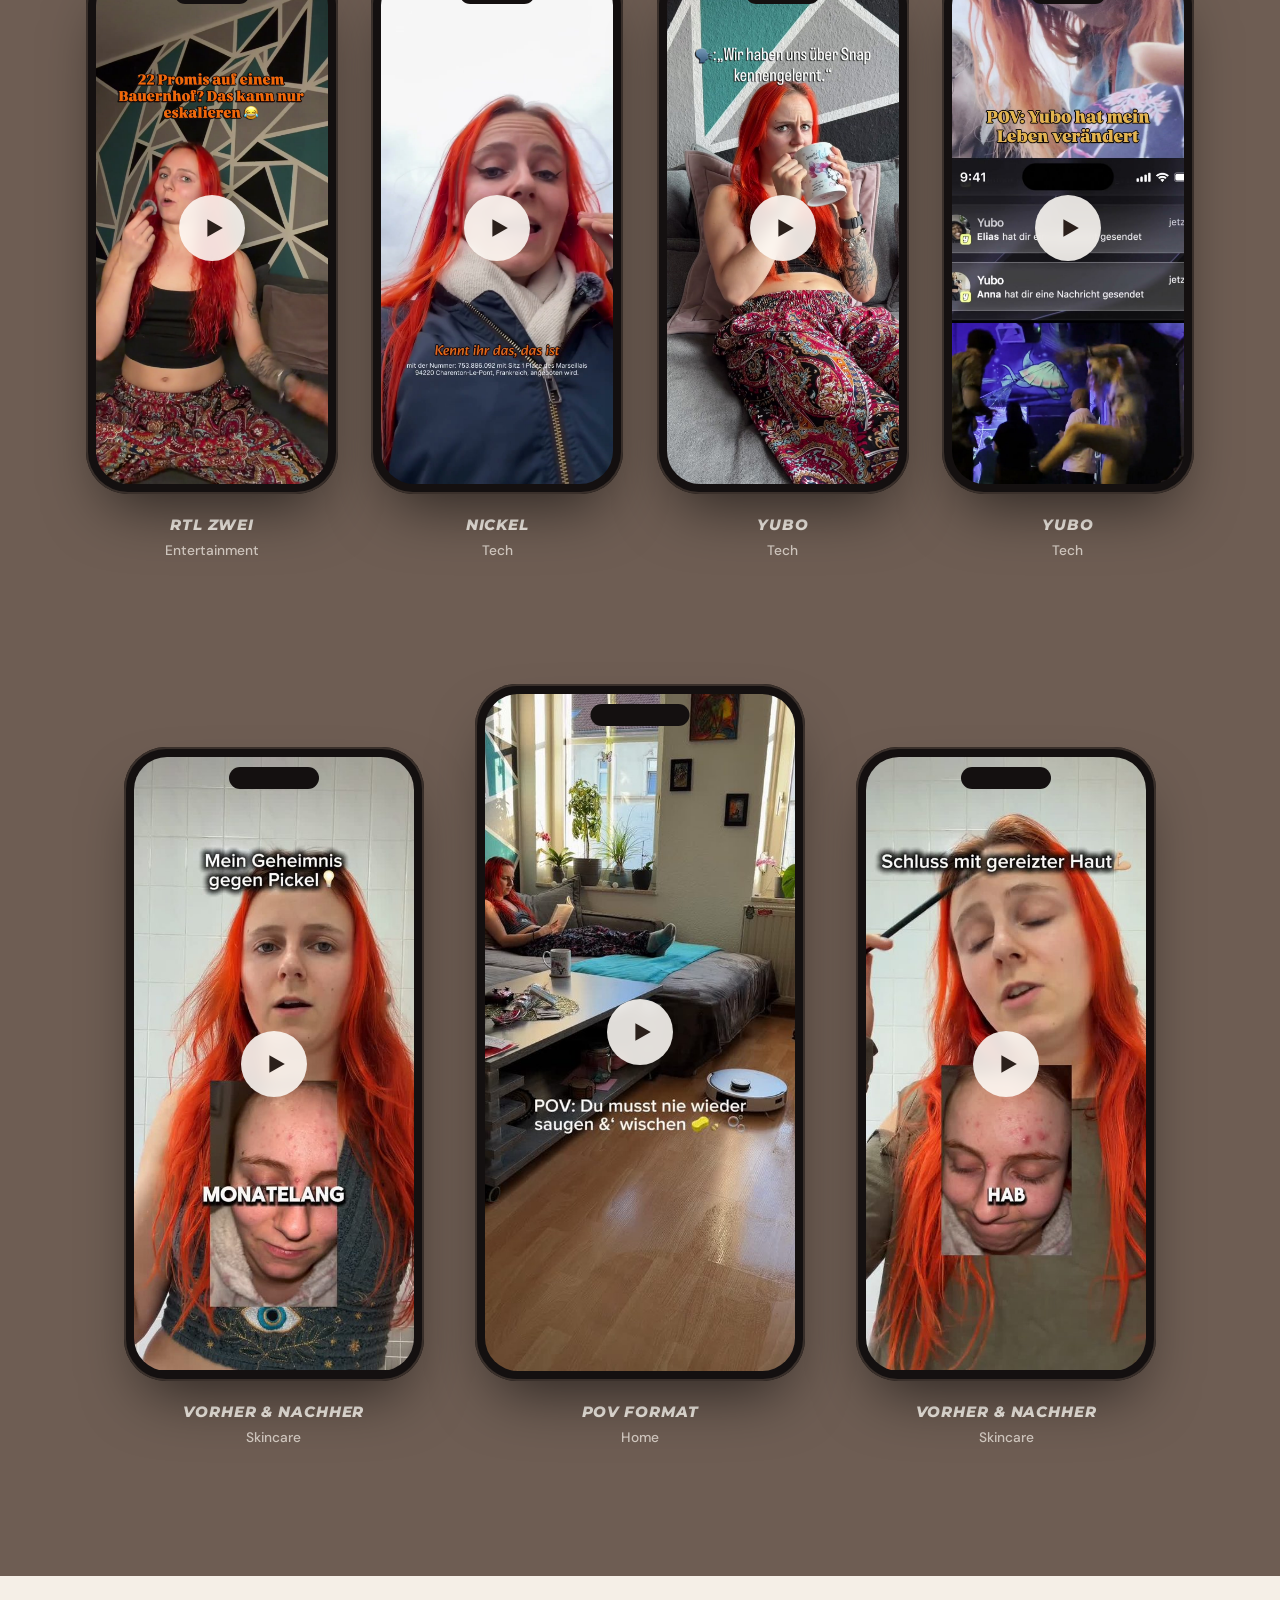
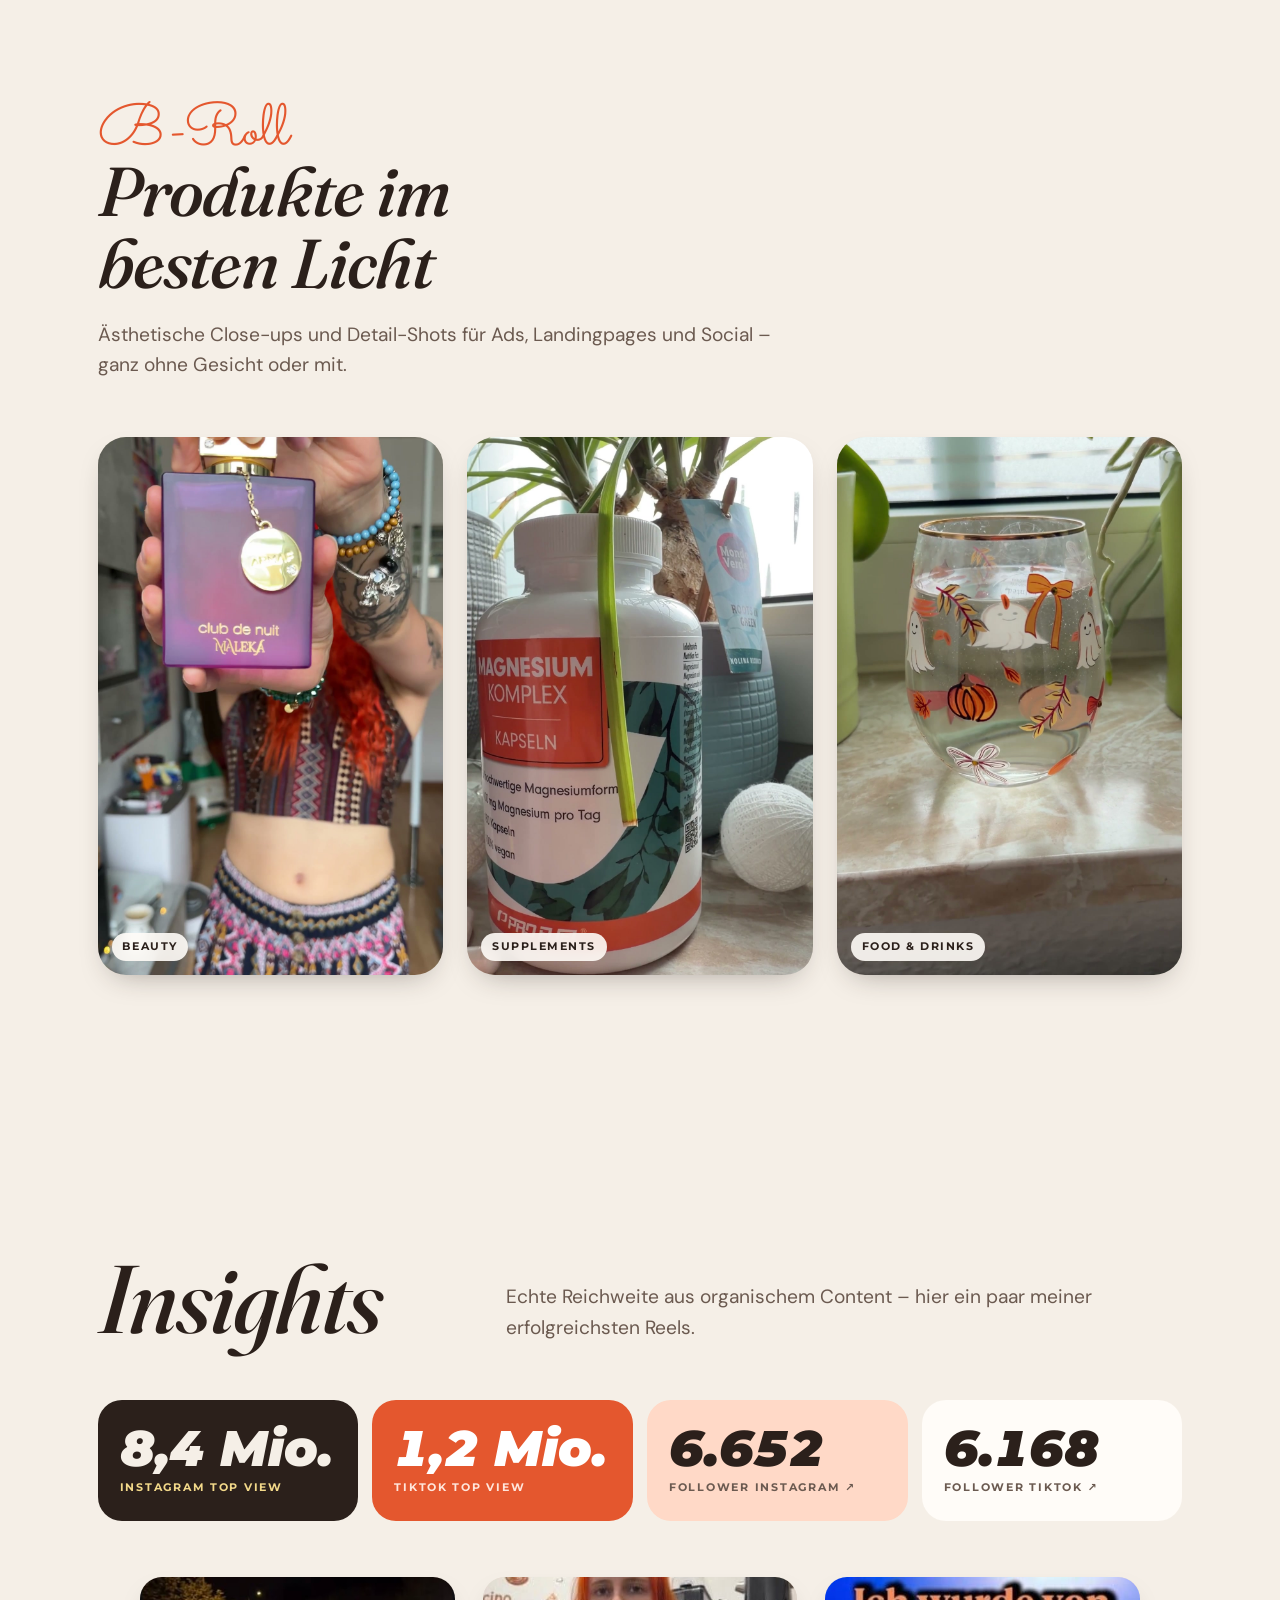
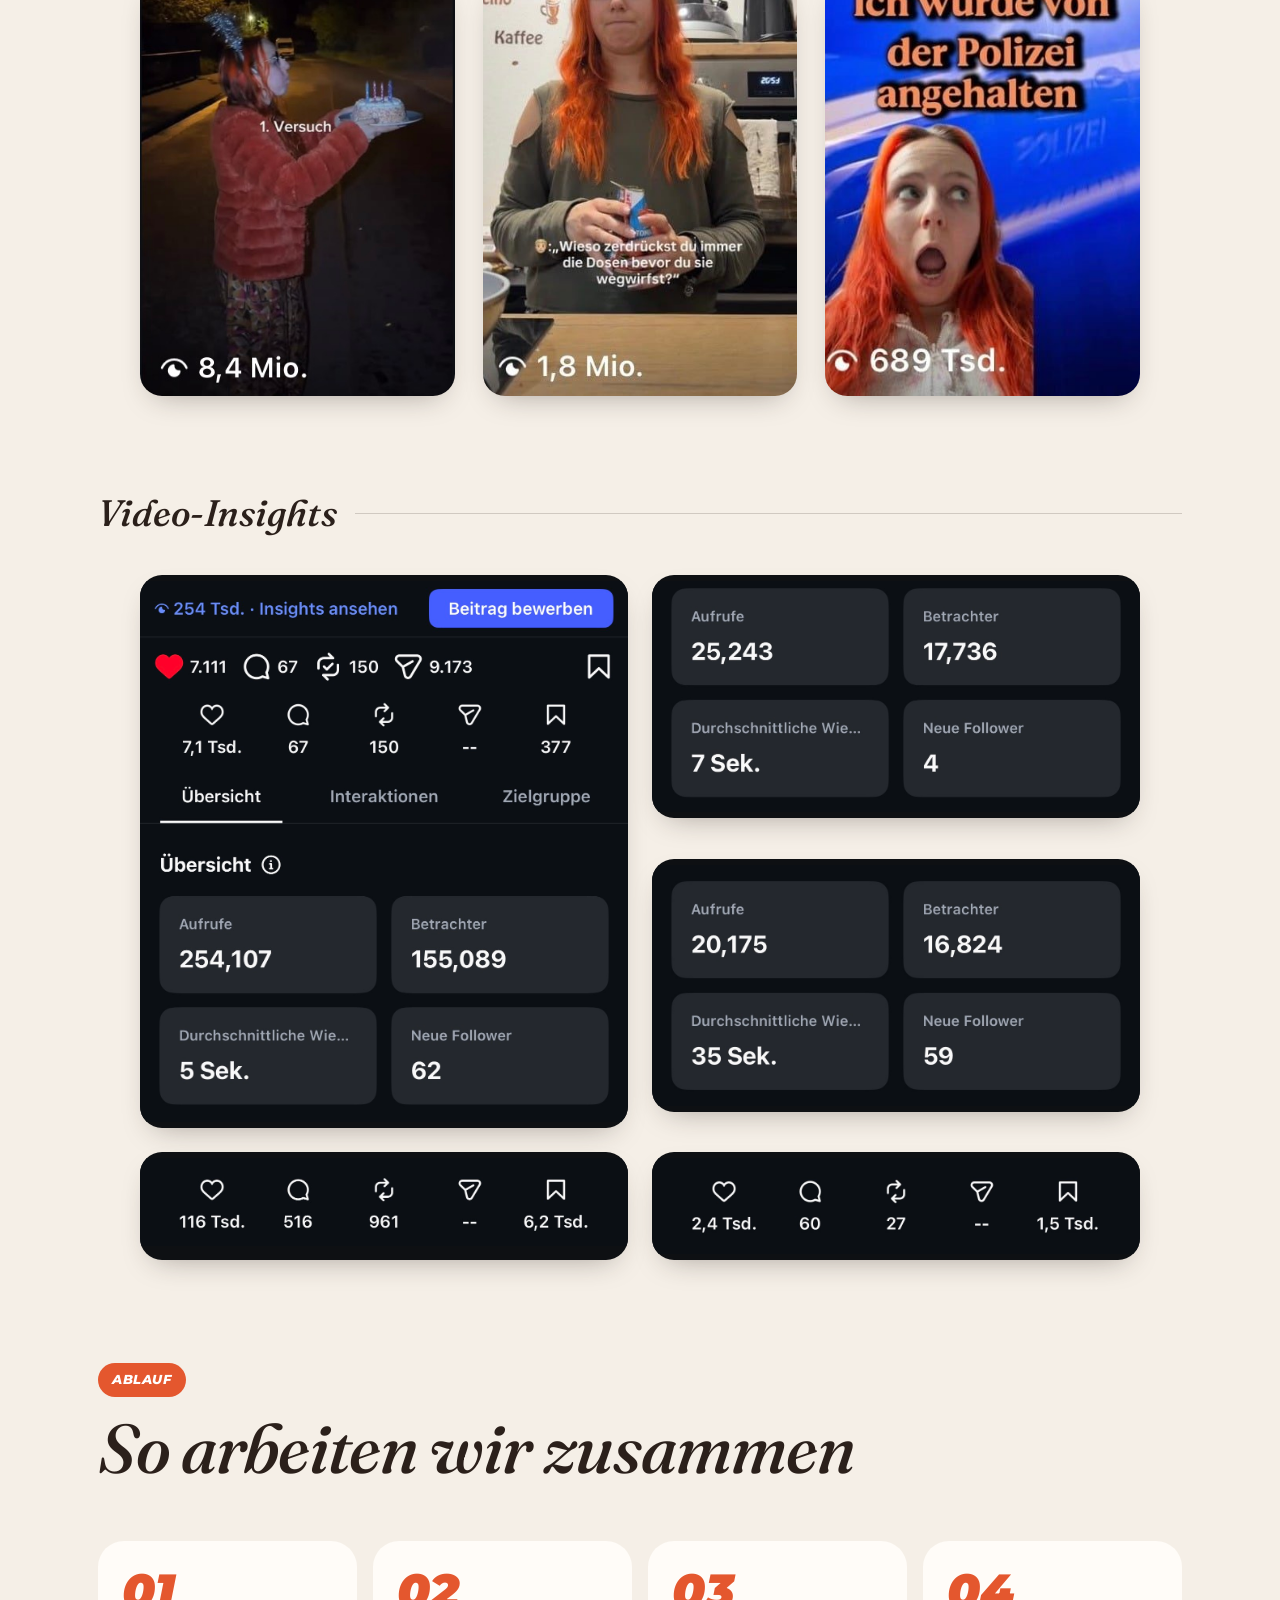
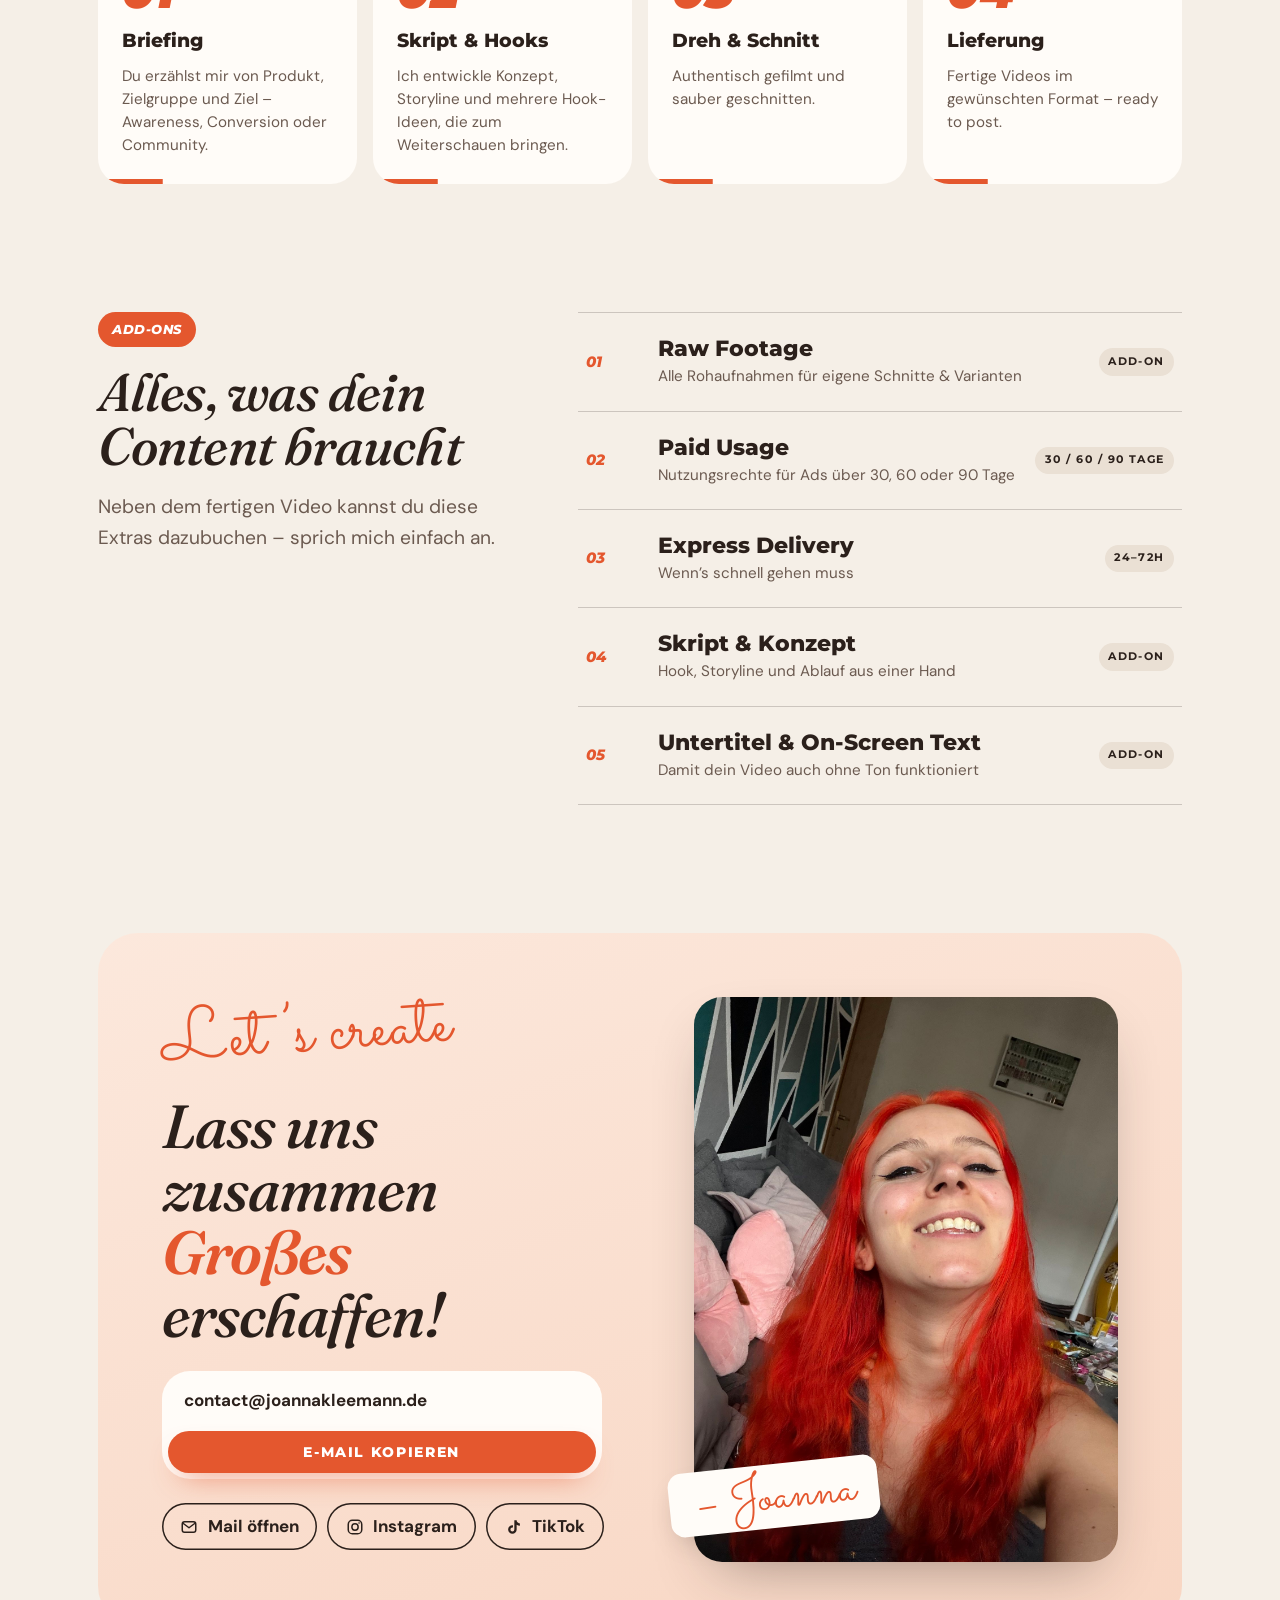
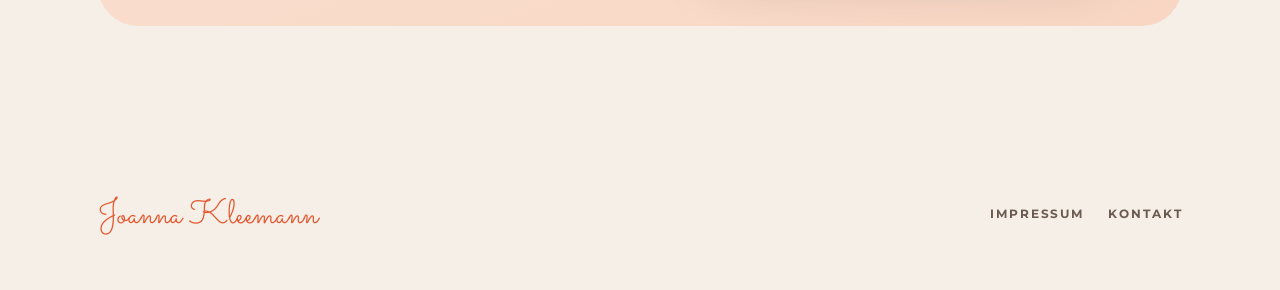
==== commit ca99a695: "SEO und Datenschutz: strukturierte Daten, lokale Schriften, 404-Seite - JSON-LD (Person, WebSite, Pr" ====
--- a/index.html
+++ b/index.html
@@ -18,9 +18,72 @@
 <meta property="og:image:width" content="1200">
 <meta property="og:image:height" content="630">
 <meta name="twitter:card" content="summary_large_image">
-<link rel="preconnect" href="https://fonts.googleapis.com">
-<link rel="preconnect" href="https://fonts.gstatic.com" crossorigin>
-<link rel="stylesheet" href="https://fonts.googleapis.com/css2?family=Fraunces:ital,opsz,wght@1,9..144,500;1,9..144,600&family=Sacramento&family=Montserrat:ital,wght@0,500;0,700;0,800;1,800;1,900&family=DM+Sans:opsz,wght@9..40,400;9..40,500;9..40,700&display=swap">
+<link rel="stylesheet" href="fonts/fonts.css">
+<link rel="preload" as="image" href="img/hero.jpg" fetchpriority="high">
+<script type="application/ld+json">
+{
+ "@context": "https://schema.org",
+ "@graph": [
+  {
+   "@type": "Person",
+   "@id": "https://joannakleemann.de/#person",
+   "name": "Joanna Kleemann",
+   "url": "https://joannakleemann.de/",
+   "image": "https://joannakleemann.de/img/hero.jpg",
+   "jobTitle": "UGC-Creatorin und Influencerin",
+   "description": "UGC-Creatorin und Influencerin aus Leipzig – authentischer Content mit echtem Storytelling für Marken.",
+   "email": "mailto:contact@joannakleemann.de",
+   "address": {
+    "@type": "PostalAddress",
+    "addressLocality": "Leipzig",
+    "addressCountry": "DE"
+   },
+   "knowsLanguage": [
+    "de",
+    "en",
+    "es"
+   ],
+   "knowsAbout": [
+    "User Generated Content",
+    "UGC-Videos",
+    "Social Media Content",
+    "Storytelling",
+    "Instagram Reels",
+    "TikTok",
+    "Produktvideos",
+    "B-Roll"
+   ],
+   "sameAs": [
+    "https://www.instagram.com/joanna_kleemann",
+    "https://www.tiktok.com/@joanna_kleemann"
+   ]
+  },
+  {
+   "@type": "WebSite",
+   "@id": "https://joannakleemann.de/#website",
+   "url": "https://joannakleemann.de/",
+   "name": "Joanna Kleemann",
+   "inLanguage": "de-DE",
+   "publisher": {
+    "@id": "https://joannakleemann.de/#person"
+   }
+  },
+  {
+   "@type": "ProfilePage",
+   "@id": "https://joannakleemann.de/#profile",
+   "url": "https://joannakleemann.de/",
+   "name": "Joanna Kleemann · UGC-Creatorin & Influencerin aus Leipzig",
+   "inLanguage": "de-DE",
+   "isPartOf": {
+    "@id": "https://joannakleemann.de/#website"
+   },
+   "mainEntity": {
+    "@id": "https://joannakleemann.de/#person"
+   }
+  }
+ ]
+}
+</script>
 <style>
 /* Editorial-warm: Creme, Taupe, Salbei und Butter wie ein Moodboard –
    Joannas Haarfarbe (Flamme) ist der einzige laute Akzent. */
@@ -56,6 +119,7 @@
 html{scroll-behavior:smooth;overflow-x:clip}
 body{margin:0;background:var(--cream);color:var(--ink);font-family:var(--f-body);font-size:17px;line-height:1.6;overflow-x:clip;-webkit-font-smoothing:antialiased}
 img,video{display:block;max-width:100%}
+img{height:auto}
 h1,h2,h3,p,figure{margin:0}
 ul{margin:0;padding:0;list-style:none}
 a{color:inherit}
@@ -481,7 +545,7 @@
 
     <div class="hero-visual rv d1">
       <div class="blob" aria-hidden="true"></div>
-      <div class="portrait"><img src="img/hero.jpg" alt="Joanna Kleemann lächelt in die Kamera und hält ein Produkt" fetchpriority="high"></div>
+      <div class="portrait"><img width="1000" height="1334" src="img/hero.jpg" alt="Joanna Kleemann lächelt in die Kamera und hält ein Produkt" fetchpriority="high"></div>
       <div class="ring" aria-hidden="true">
         <svg viewBox="0 0 120 120"><defs><path id="circ" d="M60 60m-47 0a47 47 0 1 1 94 0a47 47 0 1 1-94 0"/></defs>
           <text><textPath href="#circ">UGC-CREATORIN • INFLUENCERIN • LEIPZIG • </textPath></text></svg>
@@ -520,11 +584,11 @@
           <h2 class="head">Marken, mit denen ich gearbeitet habe</h2>
         </div>
         <div class="logos">
-          <div class="logo"><div class="circ"><img src="img/logo-haaranker.png" alt="Haar-Anker" loading="lazy"></div></div>
-          <div class="logo"><div class="circ"><img src="img/logo-cabaia.png" alt="CABAIA" loading="lazy"></div></div>
-          <div class="logo"><div class="circ"><img src="img/logo-rtl2.png" alt="RTL ZWEI" loading="lazy"></div></div>
-          <div class="logo"><div class="circ"><img src="img/logo-nickel.png" alt="Nickel" loading="lazy"></div></div>
-          <div class="logo"><div class="circ"><img src="img/logo-yubo.png" alt="Yubo" loading="lazy"></div></div>
+          <div class="logo"><div class="circ"><img width="300" height="300" src="img/logo-haaranker.png" alt="Haar-Anker" loading="lazy"></div></div>
+          <div class="logo"><div class="circ"><img width="300" height="300" src="img/logo-cabaia.png" alt="CABAIA" loading="lazy"></div></div>
+          <div class="logo"><div class="circ"><img width="600" height="600" src="img/logo-rtl2.png" alt="RTL ZWEI" loading="lazy"></div></div>
+          <div class="logo"><div class="circ"><img width="600" height="600" src="img/logo-nickel.png" alt="Nickel" loading="lazy"></div></div>
+          <div class="logo"><div class="circ"><img width="600" height="600" src="img/logo-yubo.png" alt="Yubo" loading="lazy"></div></div>
         </div>
         <p class="more-text">… und viele mehr</p>
       </div>
@@ -611,19 +675,19 @@
         <a class="kpi rv d3" href="https://www.tiktok.com/@joanna_kleemann" target="_blank" rel="noopener"><b>6.168</b><small>Follower TikTok ↗</small></a>
       </div>
       <div class="shots" tabindex="0" aria-label="Analytics-Screenshots">
-        <div class="shot rv"><img src="img/shot-8-4mio.jpg" alt="Reel mit 8,4 Mio. Views" loading="lazy"></div>
-        <div class="shot rv d1"><img src="img/shot-1-8mio.jpg" alt="Reel mit 1,8 Mio. Views" loading="lazy"></div>
-        <div class="shot rv d1"><img src="img/shot-689k.jpg" alt="Reel mit 689 Tsd. Views" loading="lazy"></div>
+        <div class="shot rv"><img width="405" height="612" src="img/shot-8-4mio.jpg" alt="Reel mit 8,4 Mio. Views" loading="lazy"></div>
+        <div class="shot rv d1"><img width="395" height="547" src="img/shot-1-8mio.jpg" alt="Reel mit 1,8 Mio. Views" loading="lazy"></div>
+        <div class="shot rv d1"><img width="398" height="476" src="img/shot-689k.jpg" alt="Reel mit 689 Tsd. Views" loading="lazy"></div>
       </div>
       <h3 class="ins-label rv">Video-Insights</h3>
       <div class="ins-cards">
-        <figure class="ins-card rv"><img src="img/ins-a-header.jpg" alt="Video mit 254 Tsd. Aufrufen und 7.111 Likes" loading="lazy"><img src="img/ins-a-overview.jpg" alt="Insights: 254.107 Aufrufe, 155.089 Betrachter, 62 neue Follower" loading="lazy"></figure>
-        <figure class="ins-card rv d1"><img src="img/ins-b-overview.jpg" alt="Insights: 25.243 Aufrufe, 17.736 Betrachter, 7 Sekunden durchschnittliche Wiedergabe" loading="lazy"></figure>
-        <figure class="ins-card rv d2"><img src="img/ins-c-overview.jpg" alt="Insights: 20.175 Aufrufe, 16.824 Betrachter, 35 Sekunden durchschnittliche Wiedergabe, 59 neue Follower" loading="lazy"></figure>
+        <figure class="ins-card rv"><img width="1206" height="265" src="img/ins-a-header.jpg" alt="Video mit 254 Tsd. Aufrufen und 7.111 Likes" loading="lazy"><img width="1206" height="1071" src="img/ins-a-overview.jpg" alt="Insights: 254.107 Aufrufe, 155.089 Betrachter, 62 neue Follower" loading="lazy"></figure>
+        <figure class="ins-card rv d1"><img width="1206" height="571" src="img/ins-b-overview.jpg" alt="Insights: 25.243 Aufrufe, 17.736 Betrachter, 7 Sekunden durchschnittliche Wiedergabe" loading="lazy"></figure>
+        <figure class="ins-card rv d2"><img width="1206" height="596" src="img/ins-c-overview.jpg" alt="Insights: 20.175 Aufrufe, 16.824 Betrachter, 35 Sekunden durchschnittliche Wiedergabe, 59 neue Follower" loading="lazy"></figure>
       </div>
       <div class="ins-eng">
-        <figure class="ins-card rv"><img src="img/ins-eng-2.jpg" alt="Interaktionen: 116 Tsd. Likes, 516 Kommentare, 961 Reposts, 6,2 Tsd. Speicherungen" loading="lazy"></figure>
-        <figure class="ins-card rv d1"><img src="img/ins-eng-1.jpg" alt="Interaktionen: 2,4 Tsd. Likes, 60 Kommentare, 27 Reposts, 1,5 Tsd. Speicherungen" loading="lazy"></figure>
+        <figure class="ins-card rv"><img width="1206" height="219" src="img/ins-eng-2.jpg" alt="Interaktionen: 116 Tsd. Likes, 516 Kommentare, 961 Reposts, 6,2 Tsd. Speicherungen" loading="lazy"></figure>
+        <figure class="ins-card rv d1"><img width="1206" height="238" src="img/ins-eng-1.jpg" alt="Interaktionen: 2,4 Tsd. Likes, 60 Kommentare, 27 Reposts, 1,5 Tsd. Speicherungen" loading="lazy"></figure>
       </div>
     </div>
   </section>
@@ -677,7 +741,7 @@
           </div>
         </div>
         <div class="contact-side">
-          <div class="contact-photo"><img src="img/contact.jpg" alt="Joanna lacht in die Kamera" loading="lazy"></div>
+          <div class="contact-photo"><img width="1500" height="2000" src="img/contact.jpg" alt="Joanna lacht in die Kamera" loading="lazy"></div>
           <p class="sig" aria-hidden="true">– Joanna</p>
         </div>
       </div>
--- a/fonts/fonts.css
+++ b/fonts/fonts.css
@@ -0,0 +1,199 @@
+/* Selbst gehostete Schriften (aus Google Fonts, SIL Open Font License) */
+/* latin-ext */
+@font-face {
+  font-family: 'DM Sans';
+  font-style: normal;
+  font-weight: 400;
+  font-display: swap;
+  src: url(DMSans-e8eef872.woff2) format('woff2');
+  unicode-range: U+0100-02BA, U+02BD-02C5, U+02C7-02CC, U+02CE-02D7, U+02DD-02FF, U+0304, U+0308, U+0329, U+1D00-1DBF, U+1E00-1E9F, U+1EF2-1EFF, U+2020, U+20A0-20AB, U+20AD-20C4, U+2113, U+2C60-2C7F, U+A720-A7FF;
+}
+/* latin */
+@font-face {
+  font-family: 'DM Sans';
+  font-style: normal;
+  font-weight: 400;
+  font-display: swap;
+  src: url(DMSans-8ca1b7f2.woff2) format('woff2');
+  unicode-range: U+0000-00FF, U+0131, U+0152-0153, U+02BB-02BC, U+02C6, U+02DA, U+02DC, U+0304, U+0308, U+0329, U+2000-206F, U+20AC, U+2122, U+2191, U+2193, U+2212, U+2215, U+FEFF, U+FFFD;
+}
+/* latin-ext */
+@font-face {
+  font-family: 'DM Sans';
+  font-style: normal;
+  font-weight: 500;
+  font-display: swap;
+  src: url(DMSans-e8eef872.woff2) format('woff2');
+  unicode-range: U+0100-02BA, U+02BD-02C5, U+02C7-02CC, U+02CE-02D7, U+02DD-02FF, U+0304, U+0308, U+0329, U+1D00-1DBF, U+1E00-1E9F, U+1EF2-1EFF, U+2020, U+20A0-20AB, U+20AD-20C4, U+2113, U+2C60-2C7F, U+A720-A7FF;
+}
+/* latin */
+@font-face {
+  font-family: 'DM Sans';
+  font-style: normal;
+  font-weight: 500;
+  font-display: swap;
+  src: url(DMSans-8ca1b7f2.woff2) format('woff2');
+  unicode-range: U+0000-00FF, U+0131, U+0152-0153, U+02BB-02BC, U+02C6, U+02DA, U+02DC, U+0304, U+0308, U+0329, U+2000-206F, U+20AC, U+2122, U+2191, U+2193, U+2212, U+2215, U+FEFF, U+FFFD;
+}
+/* latin-ext */
+@font-face {
+  font-family: 'DM Sans';
+  font-style: normal;
+  font-weight: 700;
+  font-display: swap;
+  src: url(DMSans-e8eef872.woff2) format('woff2');
+  unicode-range: U+0100-02BA, U+02BD-02C5, U+02C7-02CC, U+02CE-02D7, U+02DD-02FF, U+0304, U+0308, U+0329, U+1D00-1DBF, U+1E00-1E9F, U+1EF2-1EFF, U+2020, U+20A0-20AB, U+20AD-20C4, U+2113, U+2C60-2C7F, U+A720-A7FF;
+}
+/* latin */
+@font-face {
+  font-family: 'DM Sans';
+  font-style: normal;
+  font-weight: 700;
+  font-display: swap;
+  src: url(DMSans-8ca1b7f2.woff2) format('woff2');
+  unicode-range: U+0000-00FF, U+0131, U+0152-0153, U+02BB-02BC, U+02C6, U+02DA, U+02DC, U+0304, U+0308, U+0329, U+2000-206F, U+20AC, U+2122, U+2191, U+2193, U+2212, U+2215, U+FEFF, U+FFFD;
+}
+/* latin-ext */
+@font-face {
+  font-family: 'Fraunces';
+  font-style: italic;
+  font-weight: 500;
+  font-display: swap;
+  src: url(Fraunces-6cc8f67d.woff2) format('woff2');
+  unicode-range: U+0100-02BA, U+02BD-02C5, U+02C7-02CC, U+02CE-02D7, U+02DD-02FF, U+0304, U+0308, U+0329, U+1D00-1DBF, U+1E00-1E9F, U+1EF2-1EFF, U+2020, U+20A0-20AB, U+20AD-20C4, U+2113, U+2C60-2C7F, U+A720-A7FF;
+}
+/* latin */
+@font-face {
+  font-family: 'Fraunces';
+  font-style: italic;
+  font-weight: 500;
+  font-display: swap;
+  src: url(Fraunces-feced23e.woff2) format('woff2');
+  unicode-range: U+0000-00FF, U+0131, U+0152-0153, U+02BB-02BC, U+02C6, U+02DA, U+02DC, U+0304, U+0308, U+0329, U+2000-206F, U+20AC, U+2122, U+2191, U+2193, U+2212, U+2215, U+FEFF, U+FFFD;
+}
+/* latin-ext */
+@font-face {
+  font-family: 'Fraunces';
+  font-style: italic;
+  font-weight: 600;
+  font-display: swap;
+  src: url(Fraunces-6cc8f67d.woff2) format('woff2');
+  unicode-range: U+0100-02BA, U+02BD-02C5, U+02C7-02CC, U+02CE-02D7, U+02DD-02FF, U+0304, U+0308, U+0329, U+1D00-1DBF, U+1E00-1E9F, U+1EF2-1EFF, U+2020, U+20A0-20AB, U+20AD-20C4, U+2113, U+2C60-2C7F, U+A720-A7FF;
+}
+/* latin */
+@font-face {
+  font-family: 'Fraunces';
+  font-style: italic;
+  font-weight: 600;
+  font-display: swap;
+  src: url(Fraunces-feced23e.woff2) format('woff2');
+  unicode-range: U+0000-00FF, U+0131, U+0152-0153, U+02BB-02BC, U+02C6, U+02DA, U+02DC, U+0304, U+0308, U+0329, U+2000-206F, U+20AC, U+2122, U+2191, U+2193, U+2212, U+2215, U+FEFF, U+FFFD;
+}
+/* latin-ext */
+@font-face {
+  font-family: 'Montserrat';
+  font-style: italic;
+  font-weight: 800;
+  font-display: swap;
+  src: url(Montserrat-0475ea9f.woff2) format('woff2');
+  unicode-range: U+0100-02BA, U+02BD-02C5, U+02C7-02CC, U+02CE-02D7, U+02DD-02FF, U+0304, U+0308, U+0329, U+1D00-1DBF, U+1E00-1E9F, U+1EF2-1EFF, U+2020, U+20A0-20AB, U+20AD-20C4, U+2113, U+2C60-2C7F, U+A720-A7FF;
+}
+/* latin */
+@font-face {
+  font-family: 'Montserrat';
+  font-style: italic;
+  font-weight: 800;
+  font-display: swap;
+  src: url(Montserrat-99842df2.woff2) format('woff2');
+  unicode-range: U+0000-00FF, U+0131, U+0152-0153, U+02BB-02BC, U+02C6, U+02DA, U+02DC, U+0304, U+0308, U+0329, U+2000-206F, U+20AC, U+2122, U+2191, U+2193, U+2212, U+2215, U+FEFF, U+FFFD;
+}
+/* latin-ext */
+@font-face {
+  font-family: 'Montserrat';
+  font-style: italic;
+  font-weight: 900;
+  font-display: swap;
+  src: url(Montserrat-0475ea9f.woff2) format('woff2');
+  unicode-range: U+0100-02BA, U+02BD-02C5, U+02C7-02CC, U+02CE-02D7, U+02DD-02FF, U+0304, U+0308, U+0329, U+1D00-1DBF, U+1E00-1E9F, U+1EF2-1EFF, U+2020, U+20A0-20AB, U+20AD-20C4, U+2113, U+2C60-2C7F, U+A720-A7FF;
+}
+/* latin */
+@font-face {
+  font-family: 'Montserrat';
+  font-style: italic;
+  font-weight: 900;
+  font-display: swap;
+  src: url(Montserrat-99842df2.woff2) format('woff2');
+  unicode-range: U+0000-00FF, U+0131, U+0152-0153, U+02BB-02BC, U+02C6, U+02DA, U+02DC, U+0304, U+0308, U+0329, U+2000-206F, U+20AC, U+2122, U+2191, U+2193, U+2212, U+2215, U+FEFF, U+FFFD;
+}
+/* latin-ext */
+@font-face {
+  font-family: 'Montserrat';
+  font-style: normal;
+  font-weight: 500;
+  font-display: swap;
+  src: url(Montserrat-ccd96bf8.woff2) format('woff2');
+  unicode-range: U+0100-02BA, U+02BD-02C5, U+02C7-02CC, U+02CE-02D7, U+02DD-02FF, U+0304, U+0308, U+0329, U+1D00-1DBF, U+1E00-1E9F, U+1EF2-1EFF, U+2020, U+20A0-20AB, U+20AD-20C4, U+2113, U+2C60-2C7F, U+A720-A7FF;
+}
+/* latin */
+@font-face {
+  font-family: 'Montserrat';
+  font-style: normal;
+  font-weight: 500;
+  font-display: swap;
+  src: url(Montserrat-e56e84e5.woff2) format('woff2');
+  unicode-range: U+0000-00FF, U+0131, U+0152-0153, U+02BB-02BC, U+02C6, U+02DA, U+02DC, U+0304, U+0308, U+0329, U+2000-206F, U+20AC, U+2122, U+2191, U+2193, U+2212, U+2215, U+FEFF, U+FFFD;
+}
+/* latin-ext */
+@font-face {
+  font-family: 'Montserrat';
+  font-style: normal;
+  font-weight: 700;
+  font-display: swap;
+  src: url(Montserrat-ccd96bf8.woff2) format('woff2');
+  unicode-range: U+0100-02BA, U+02BD-02C5, U+02C7-02CC, U+02CE-02D7, U+02DD-02FF, U+0304, U+0308, U+0329, U+1D00-1DBF, U+1E00-1E9F, U+1EF2-1EFF, U+2020, U+20A0-20AB, U+20AD-20C4, U+2113, U+2C60-2C7F, U+A720-A7FF;
+}
+/* latin */
+@font-face {
+  font-family: 'Montserrat';
+  font-style: normal;
+  font-weight: 700;
+  font-display: swap;
+  src: url(Montserrat-e56e84e5.woff2) format('woff2');
+  unicode-range: U+0000-00FF, U+0131, U+0152-0153, U+02BB-02BC, U+02C6, U+02DA, U+02DC, U+0304, U+0308, U+0329, U+2000-206F, U+20AC, U+2122, U+2191, U+2193, U+2212, U+2215, U+FEFF, U+FFFD;
+}
+/* latin-ext */
+@font-face {
+  font-family: 'Montserrat';
+  font-style: normal;
+  font-weight: 800;
+  font-display: swap;
+  src: url(Montserrat-ccd96bf8.woff2) format('woff2');
+  unicode-range: U+0100-02BA, U+02BD-02C5, U+02C7-02CC, U+02CE-02D7, U+02DD-02FF, U+0304, U+0308, U+0329, U+1D00-1DBF, U+1E00-1E9F, U+1EF2-1EFF, U+2020, U+20A0-20AB, U+20AD-20C4, U+2113, U+2C60-2C7F, U+A720-A7FF;
+}
+/* latin */
+@font-face {
+  font-family: 'Montserrat';
+  font-style: normal;
+  font-weight: 800;
+  font-display: swap;
+  src: url(Montserrat-e56e84e5.woff2) format('woff2');
+  unicode-range: U+0000-00FF, U+0131, U+0152-0153, U+02BB-02BC, U+02C6, U+02DA, U+02DC, U+0304, U+0308, U+0329, U+2000-206F, U+20AC, U+2122, U+2191, U+2193, U+2212, U+2215, U+FEFF, U+FFFD;
+}
+/* latin-ext */
+@font-face {
+  font-family: 'Sacramento';
+  font-style: normal;
+  font-weight: 400;
+  font-display: swap;
+  src: url(Sacramento-96ff5c76.woff2) format('woff2');
+  unicode-range: U+0100-02BA, U+02BD-02C5, U+02C7-02CC, U+02CE-02D7, U+02DD-02FF, U+0304, U+0308, U+0329, U+1D00-1DBF, U+1E00-1E9F, U+1EF2-1EFF, U+2020, U+20A0-20AB, U+20AD-20C4, U+2113, U+2C60-2C7F, U+A720-A7FF;
+}
+/* latin */
+@font-face {
+  font-family: 'Sacramento';
+  font-style: normal;
+  font-weight: 400;
+  font-display: swap;
+  src: url(Sacramento-7740d50e.woff2) format('woff2');
+  unicode-range: U+0000-00FF, U+0131, U+0152-0153, U+02BB-02BC, U+02C6, U+02DA, U+02DC, U+0304, U+0308, U+0329, U+2000-206F, U+20AC, U+2122, U+2191, U+2193, U+2212, U+2215, U+FEFF, U+FFFD;
+}
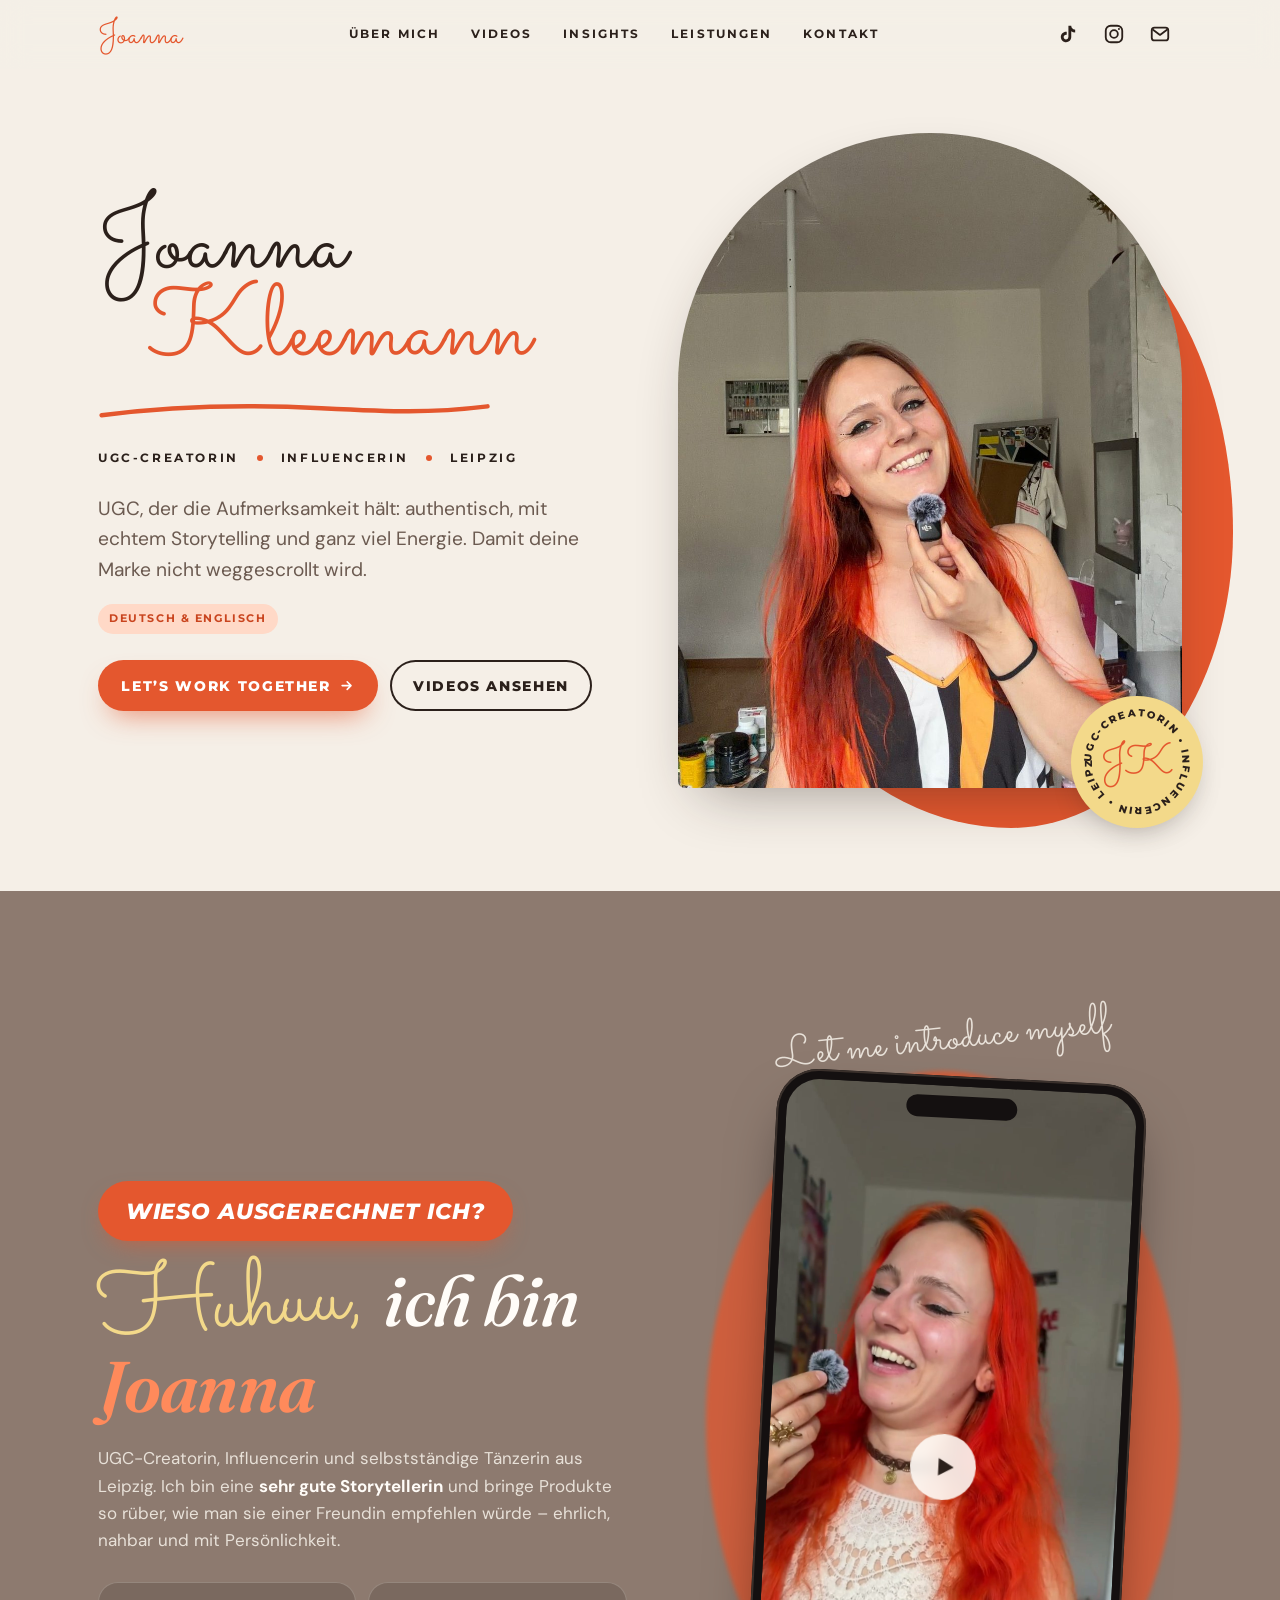
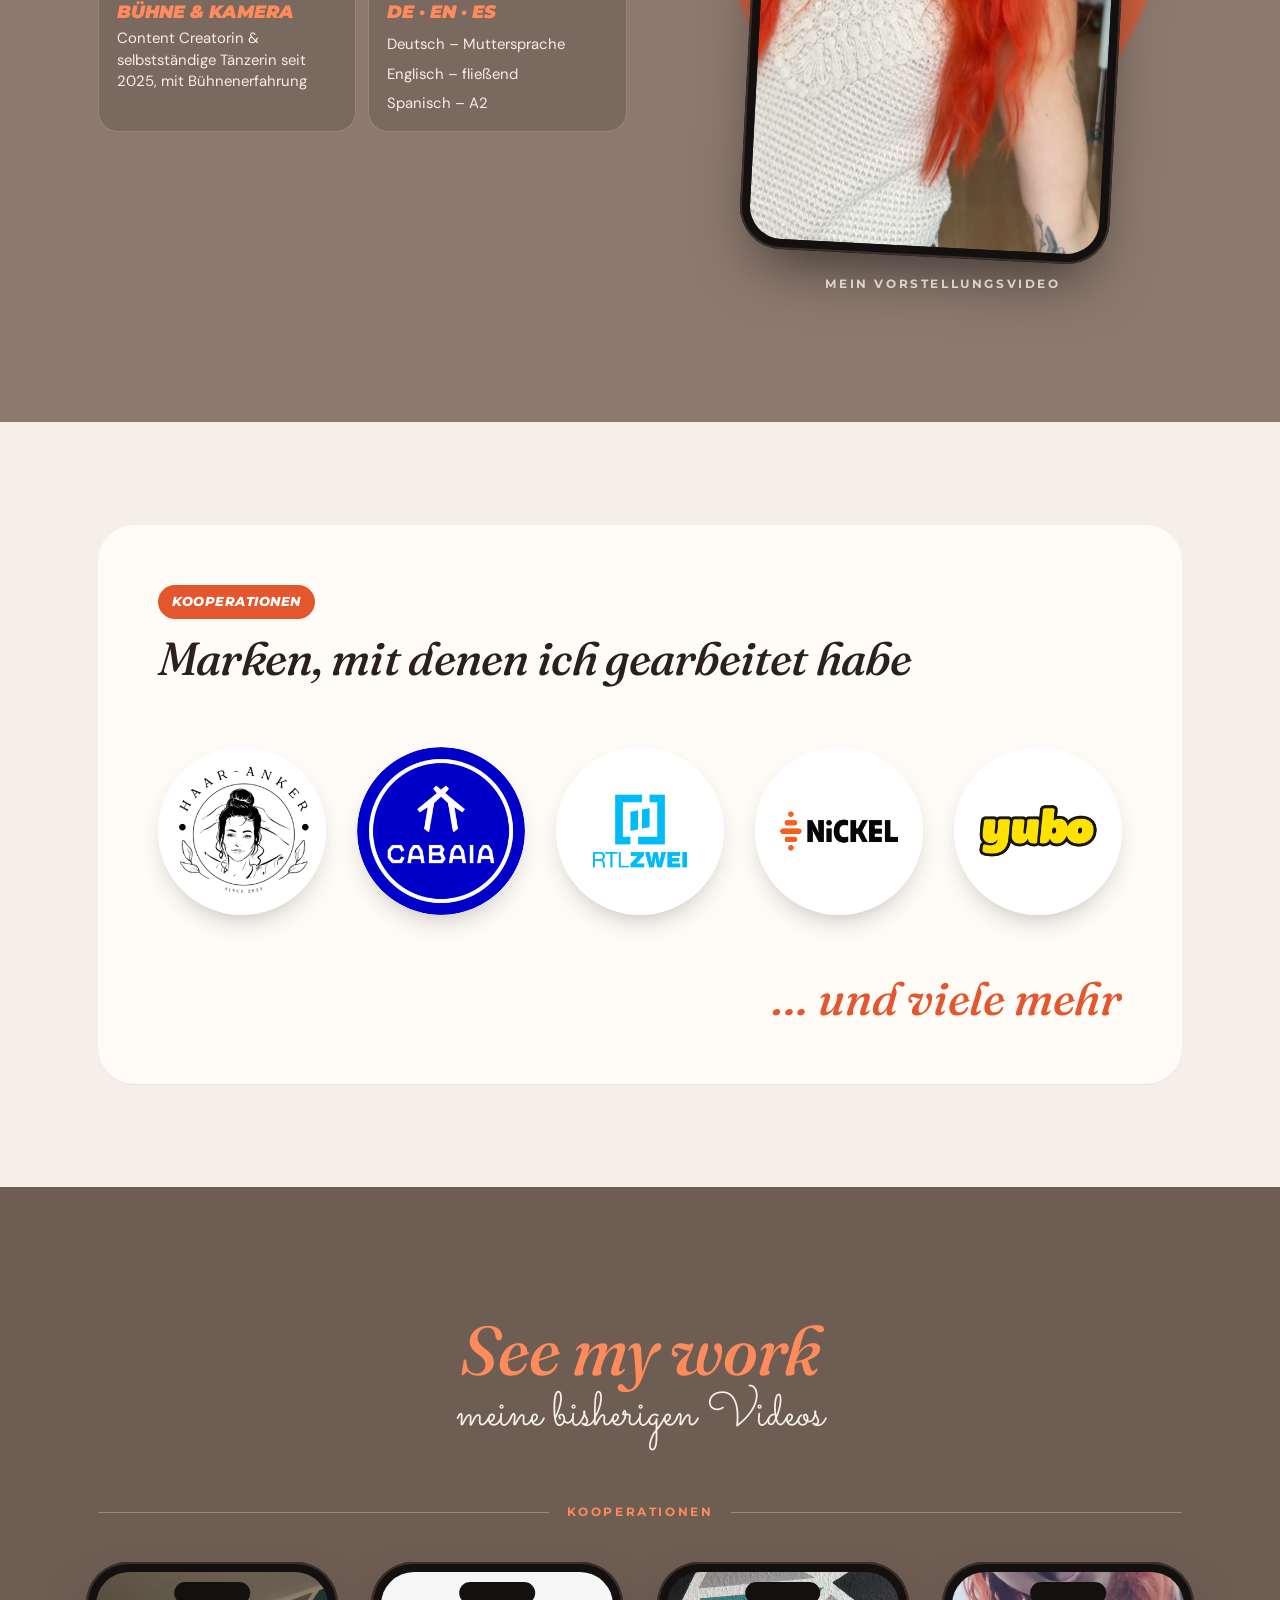
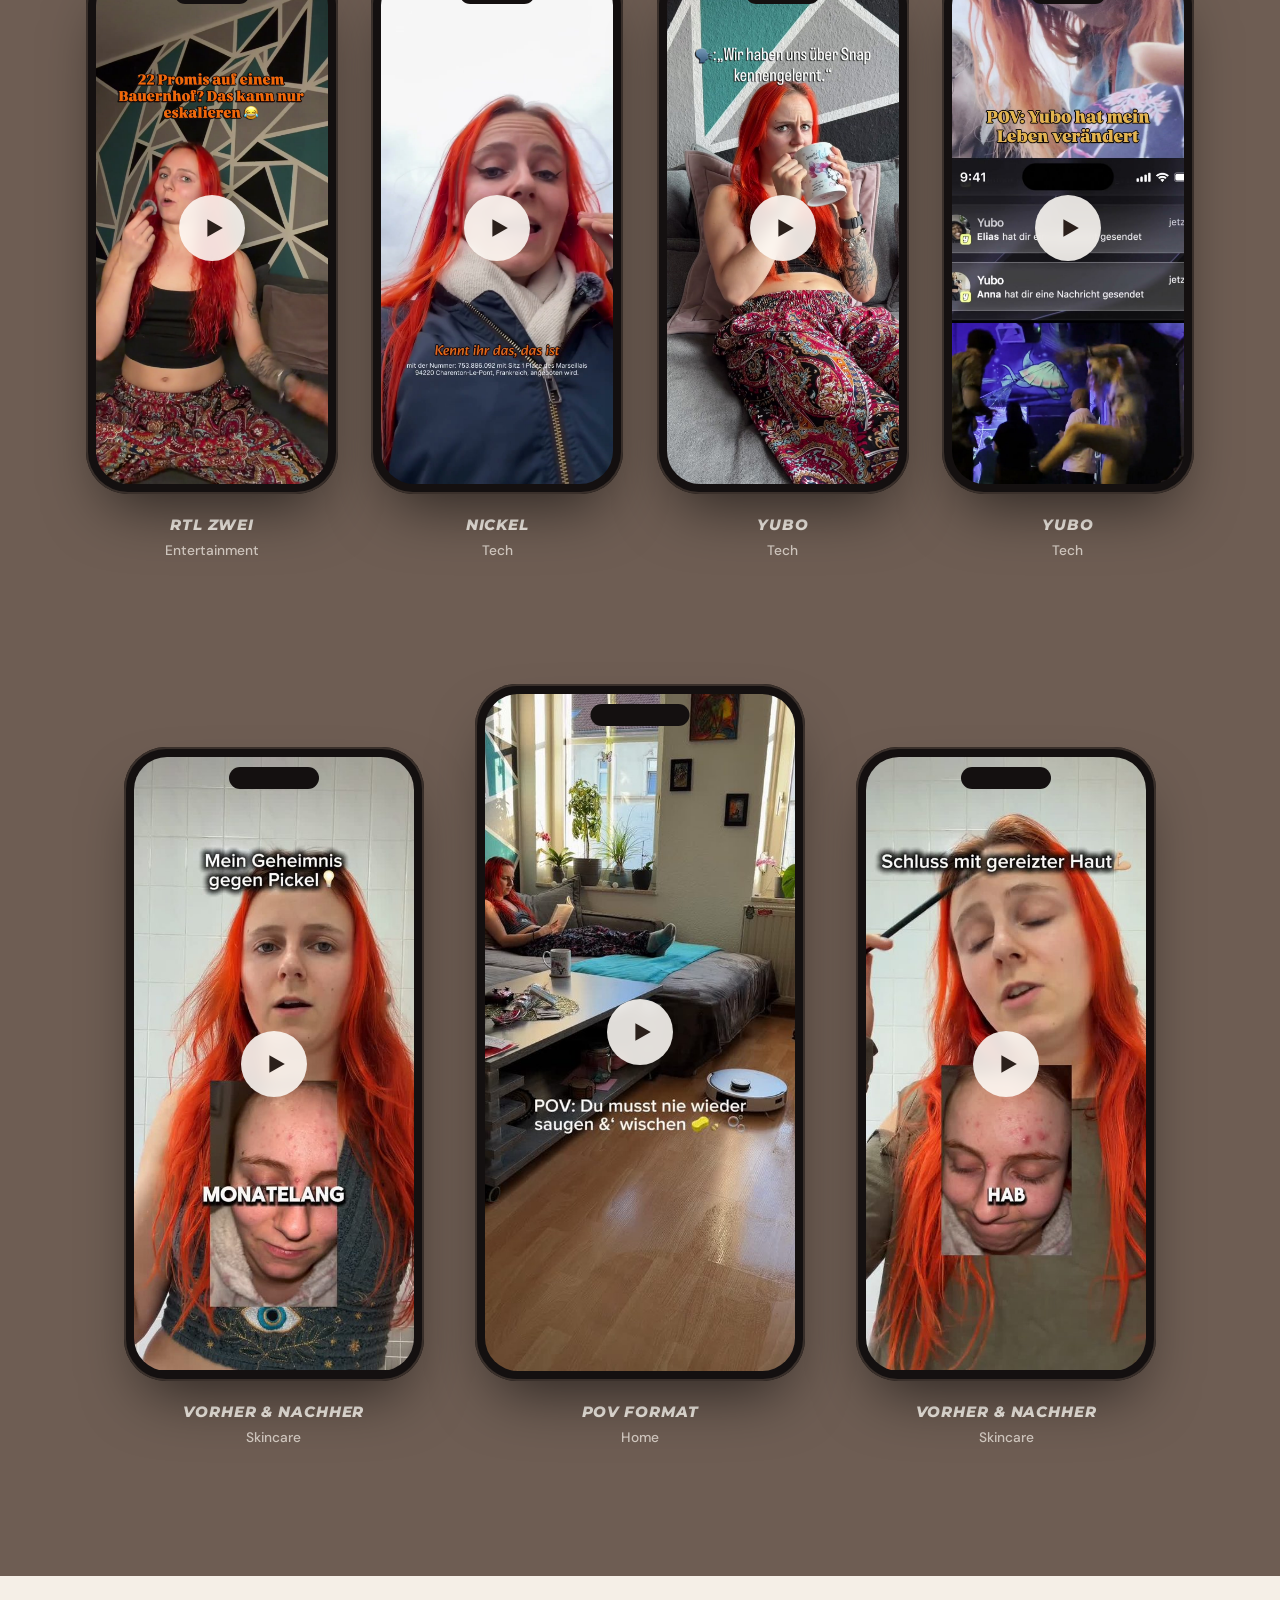
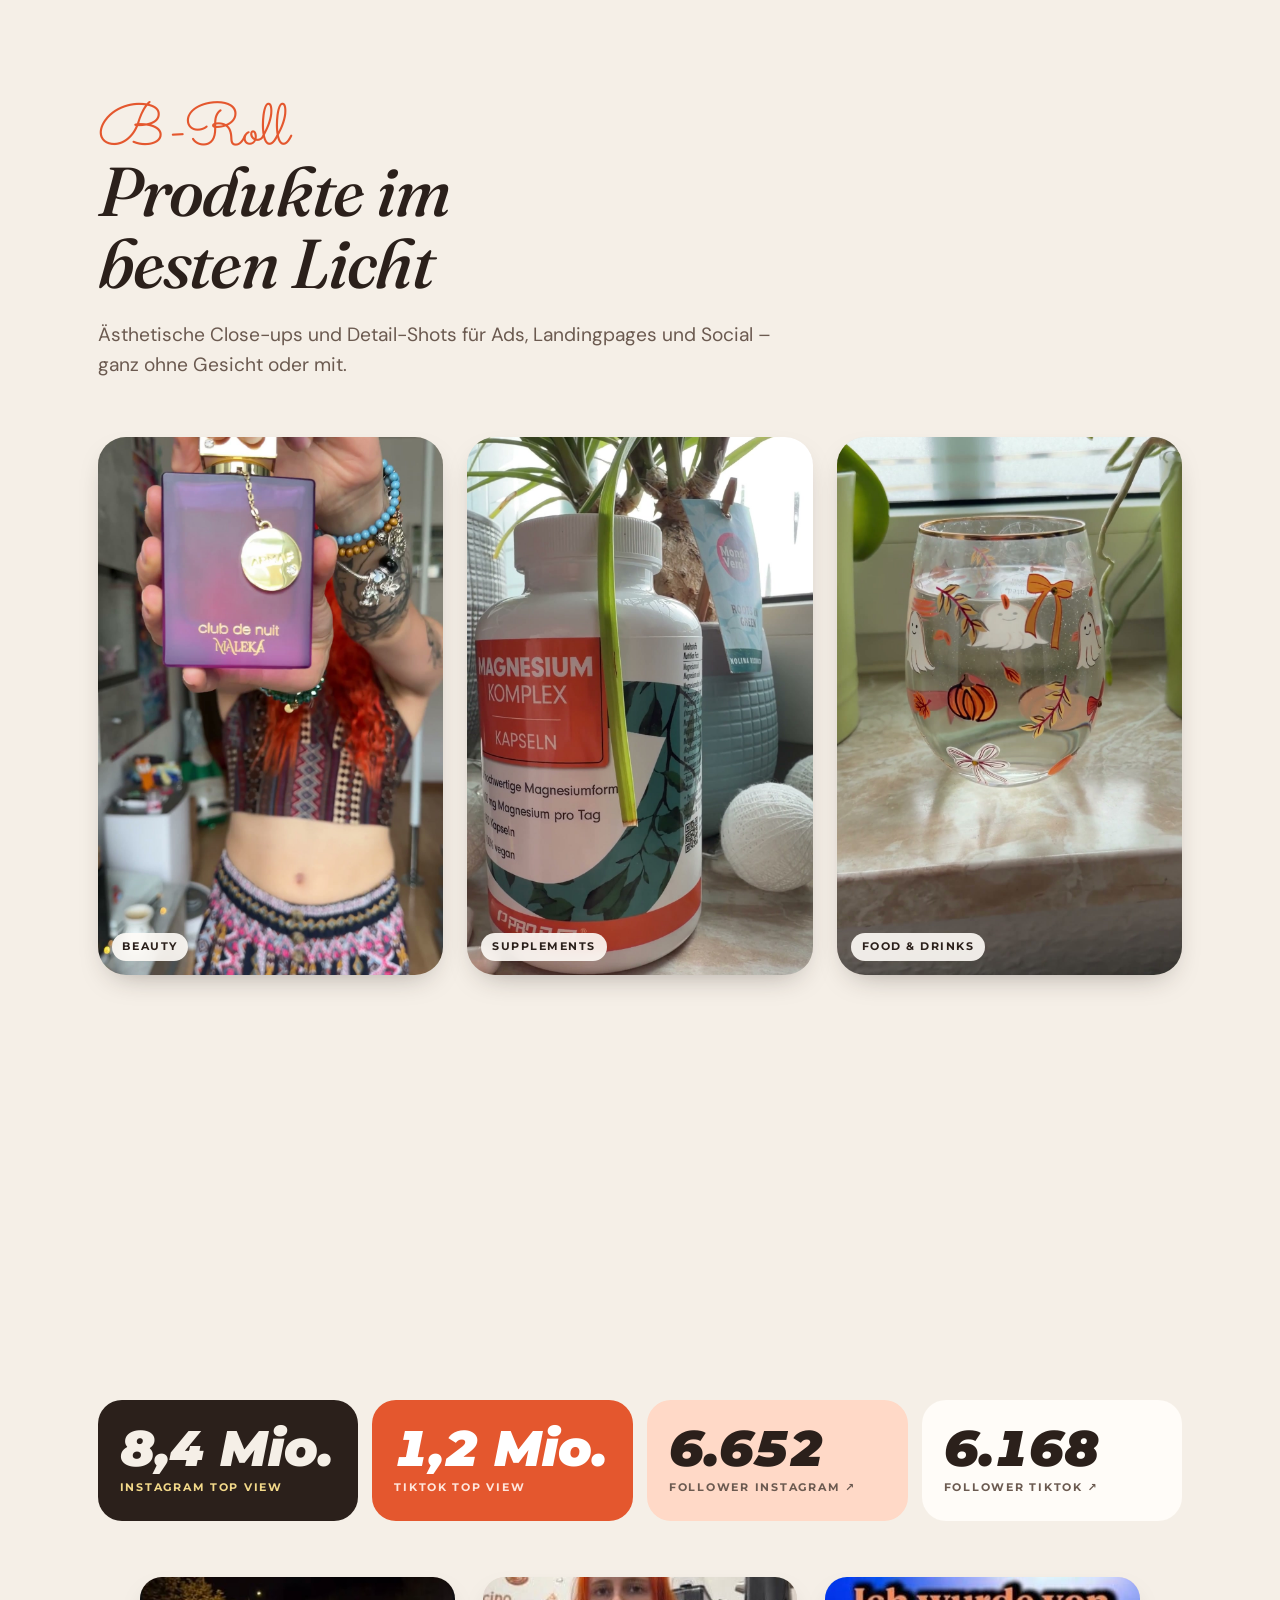
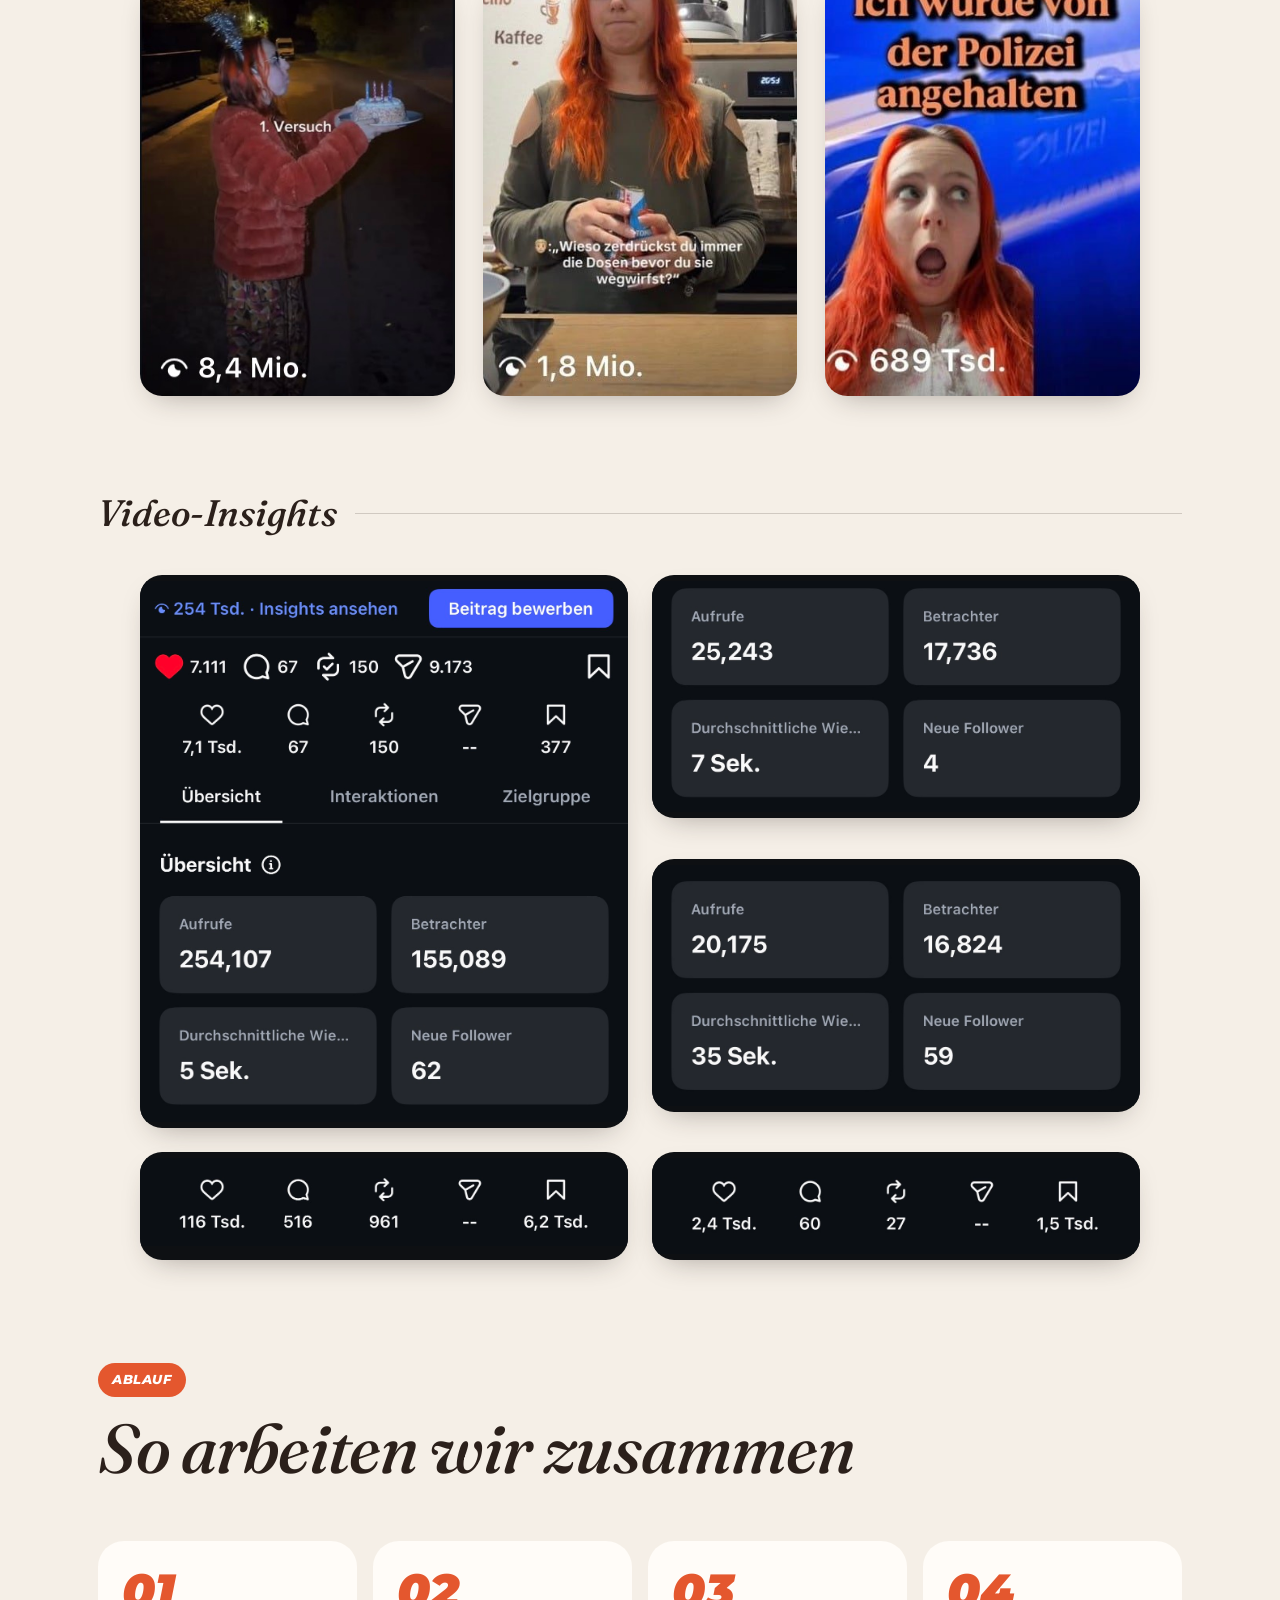
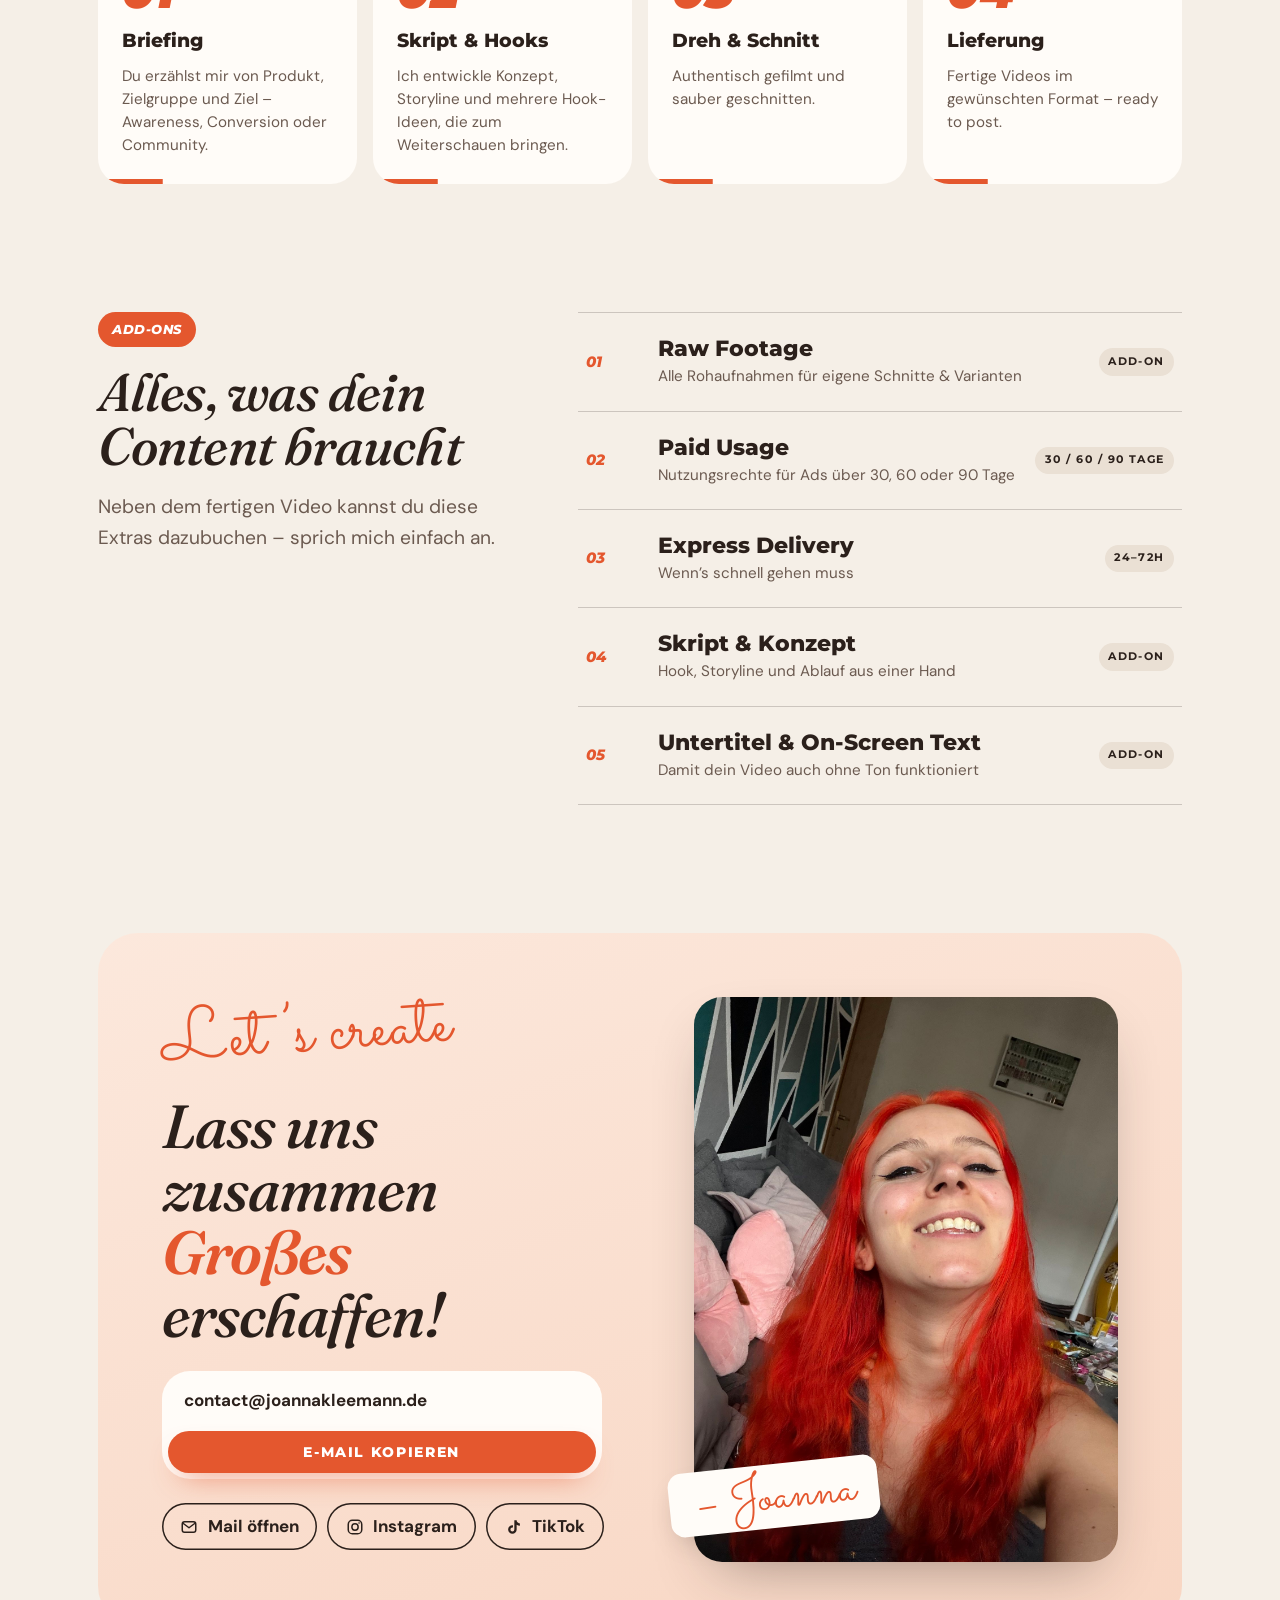
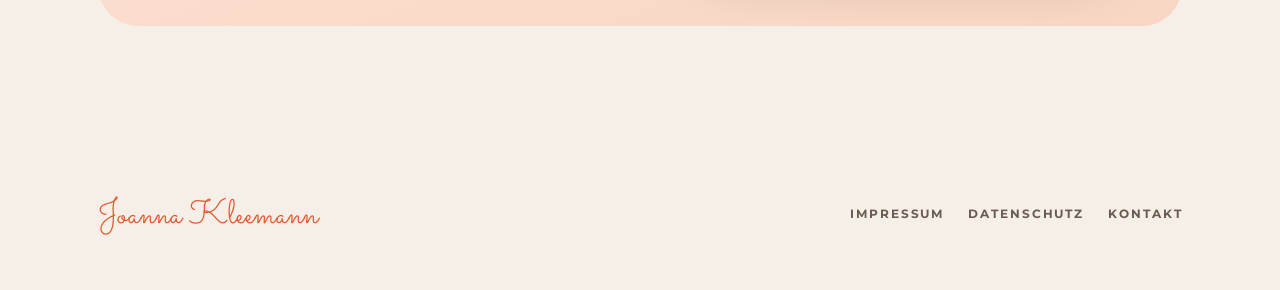
==== commit 70ab5651: "Datenschutzerklärung ergänzt und im Footer verlinkt - Neue Seite datenschutz.html (Hosting GitHub Pa" ====
--- a/index.html
+++ b/index.html
@@ -752,7 +752,7 @@
 <footer>
   <div class="wrap foot">
     <a class="brand" href="#top">Joanna Kleemann</a>
-    <nav class="foot-links" aria-label="Rechtliches"><a href="impressum.html">Impressum</a><a href="mailto:contact@joannakleemann.de">Kontakt</a></nav>
+    <nav class="foot-links" aria-label="Rechtliches"><a href="impressum.html">Impressum</a><a href="datenschutz.html">Datenschutz</a><a href="mailto:contact@joannakleemann.de">Kontakt</a></nav>
   </div>
 </footer>
 
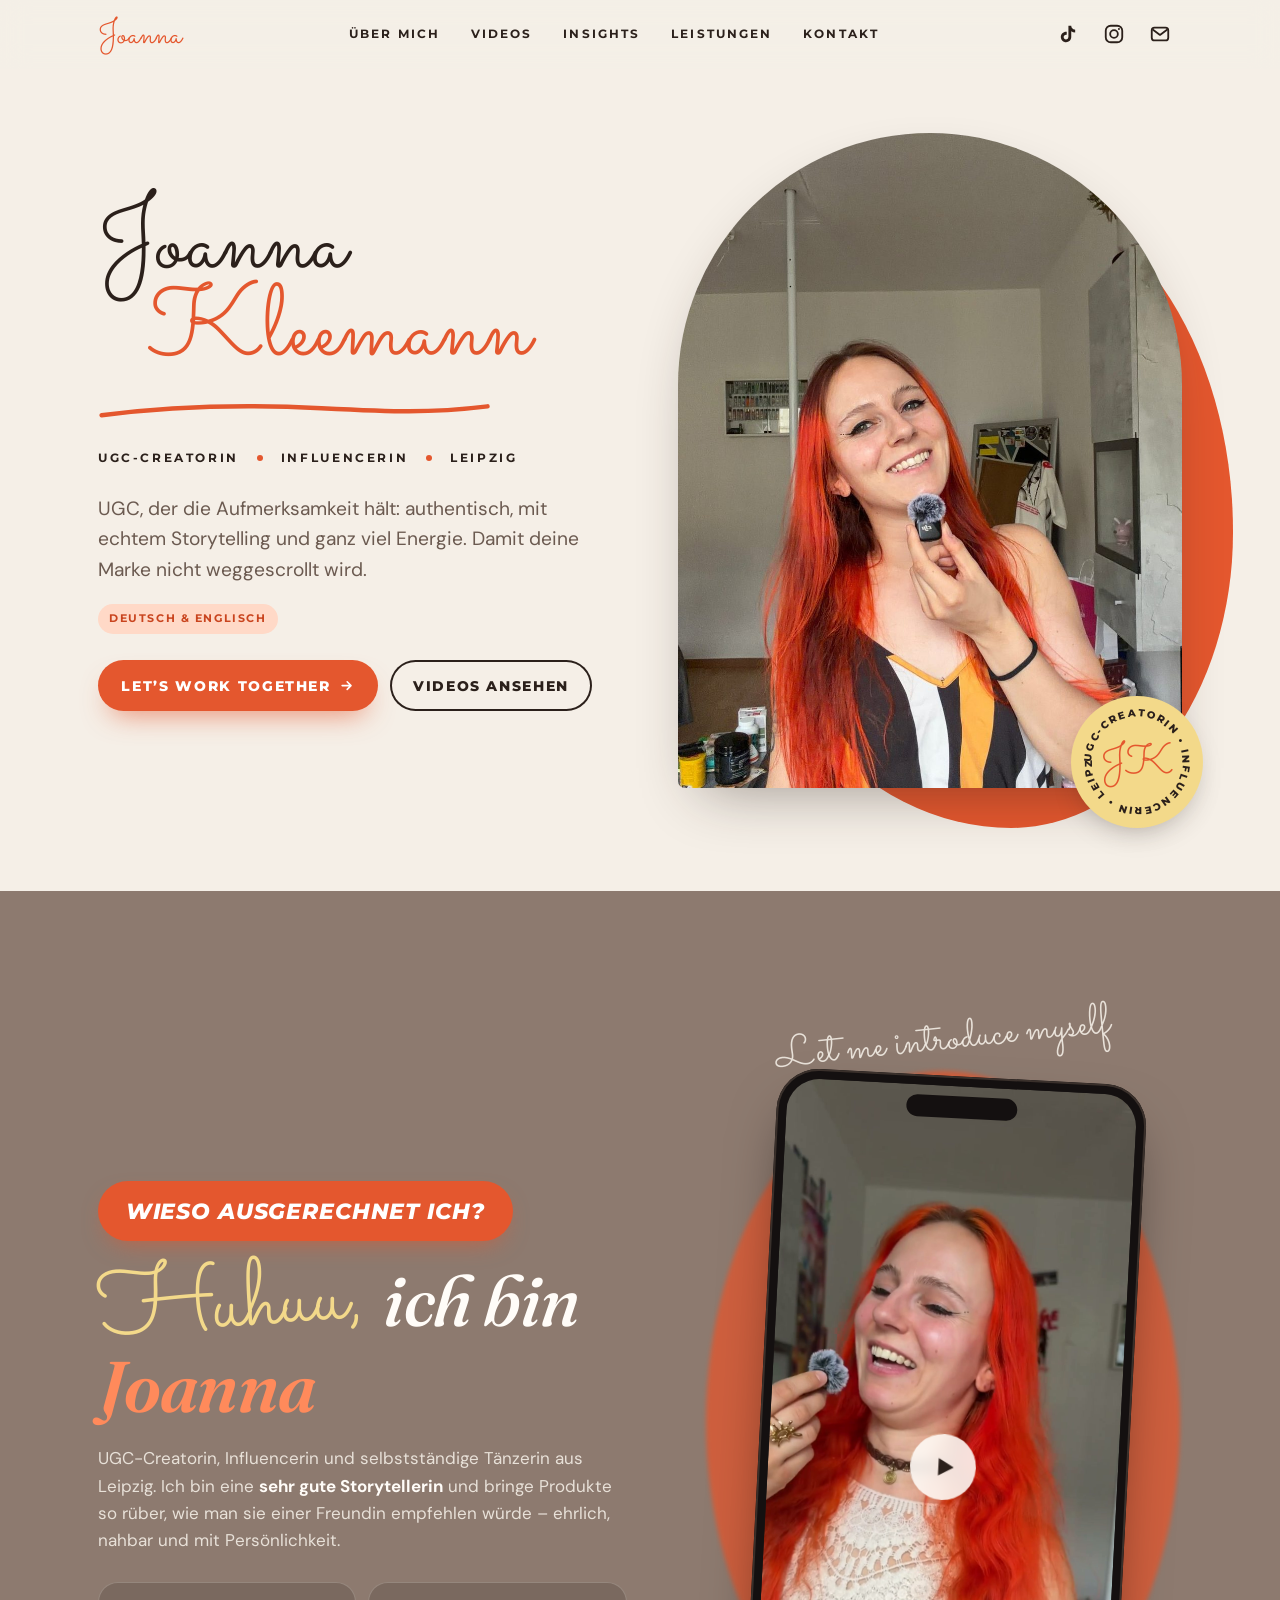
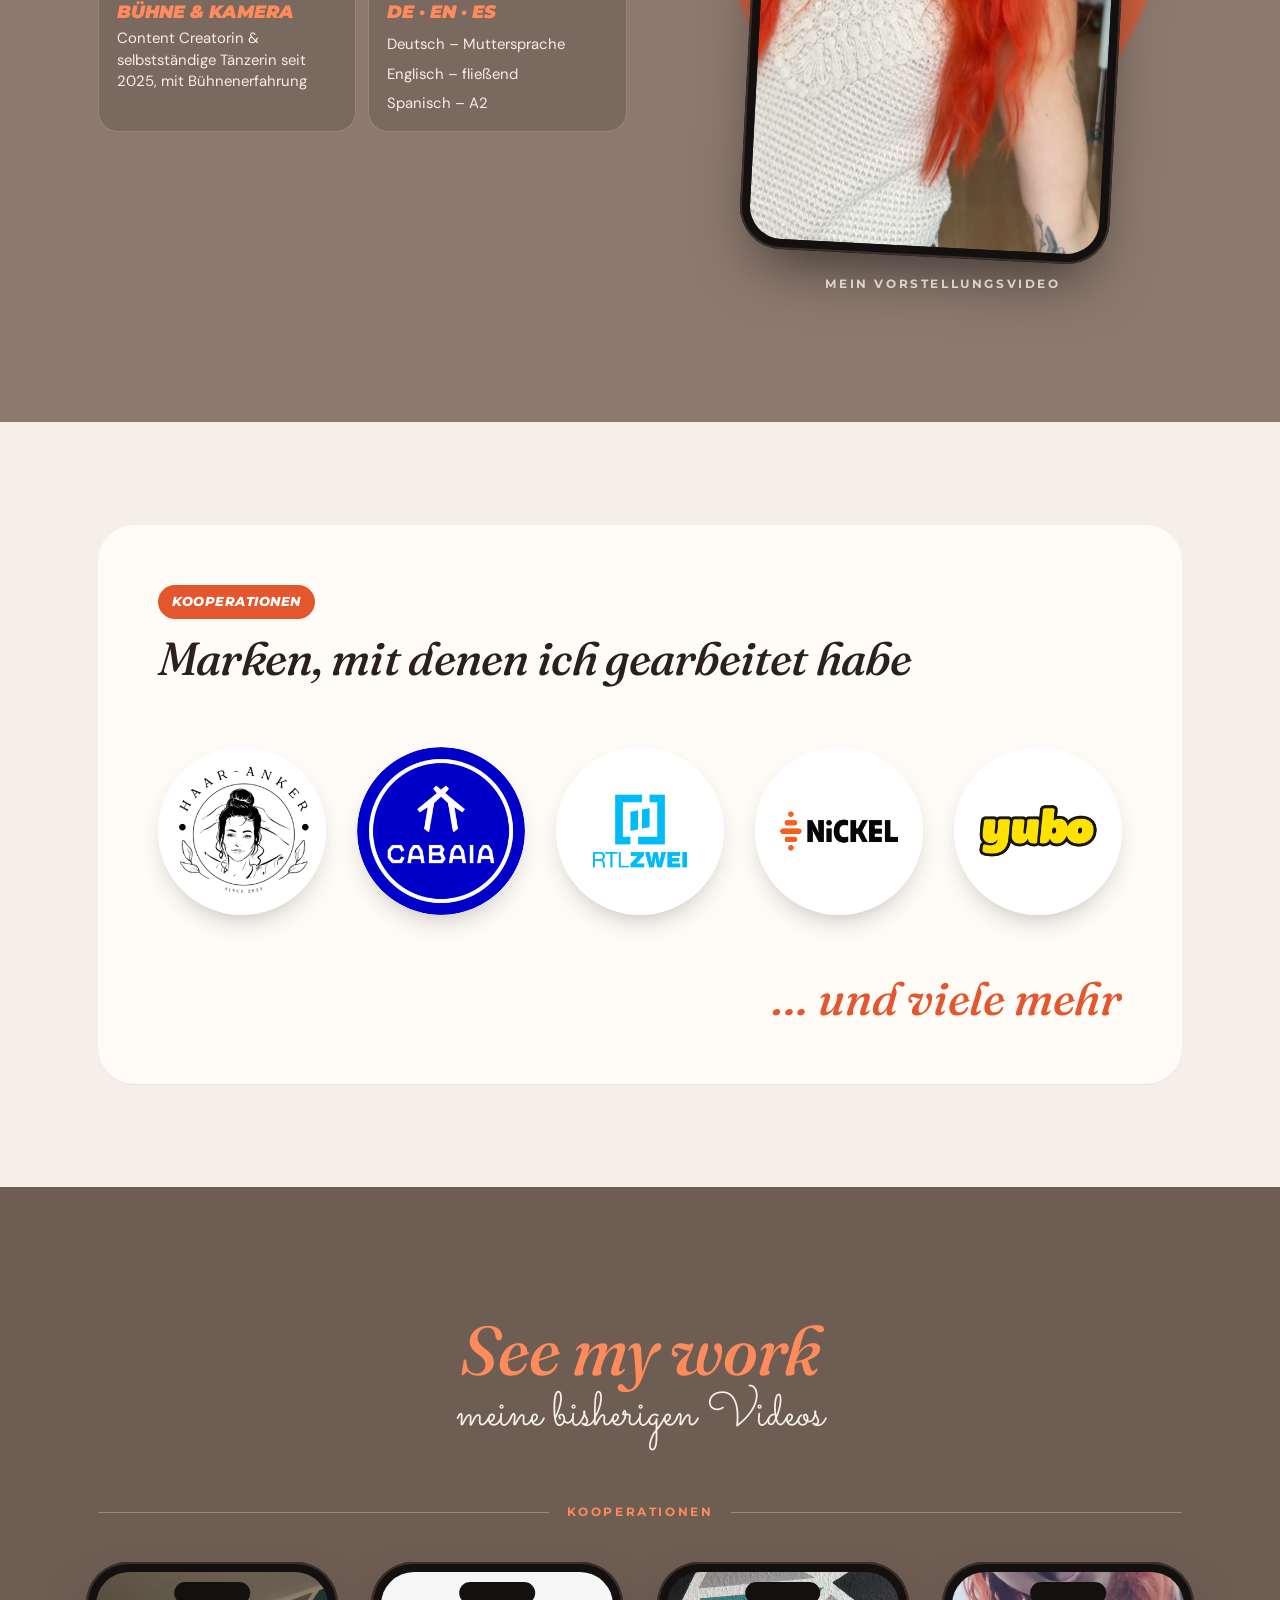
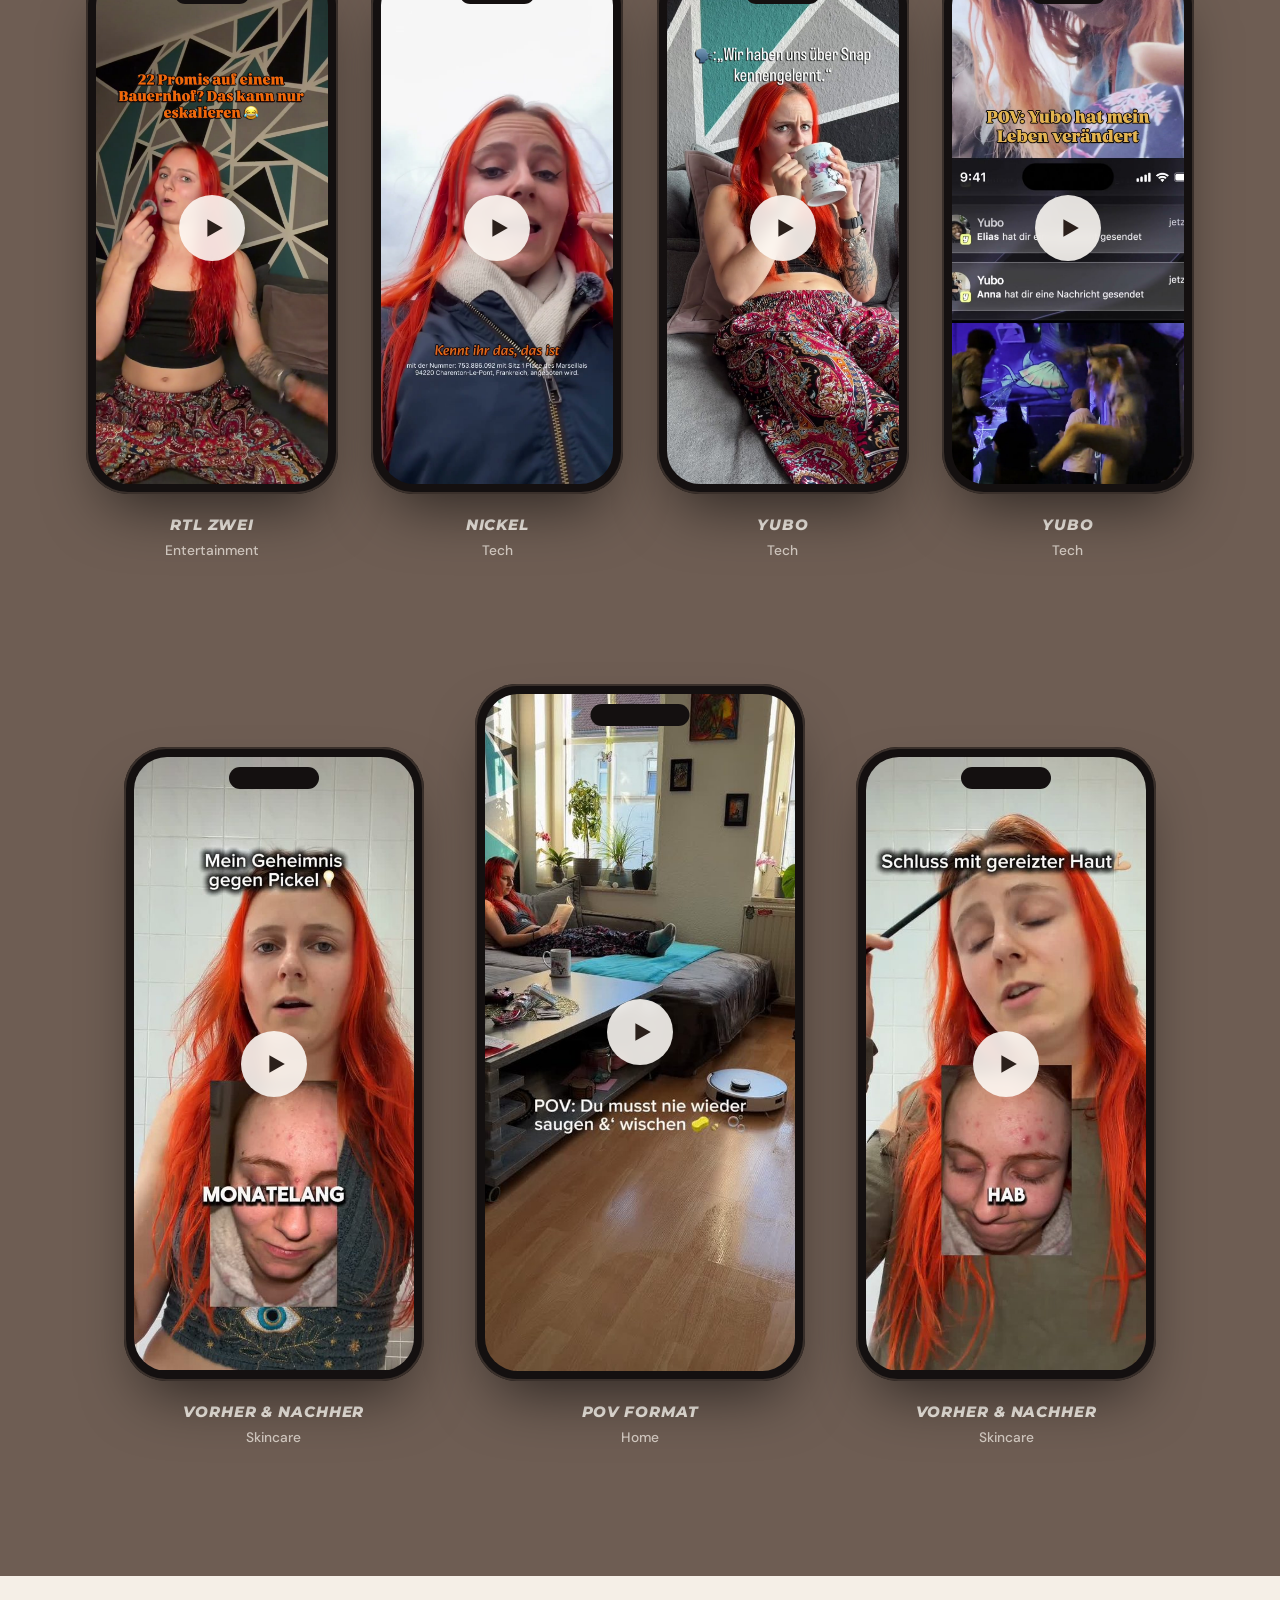
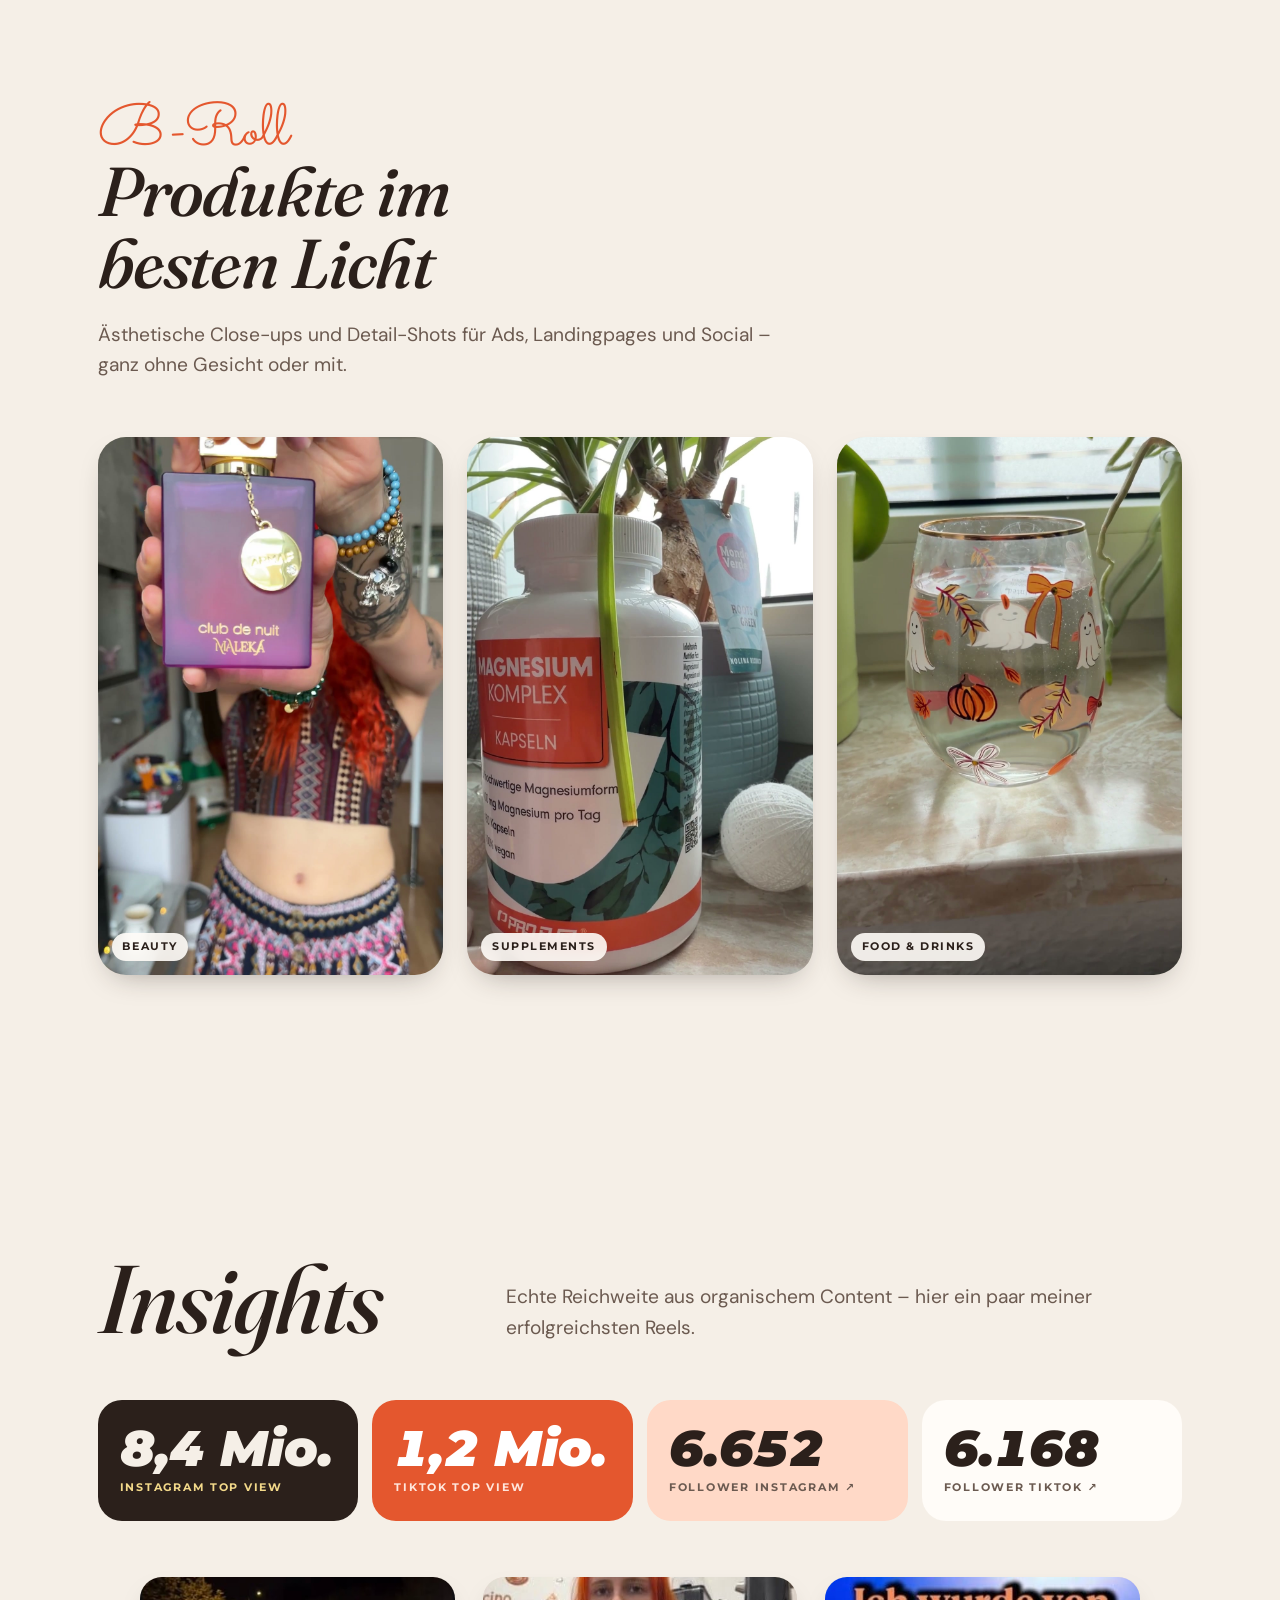
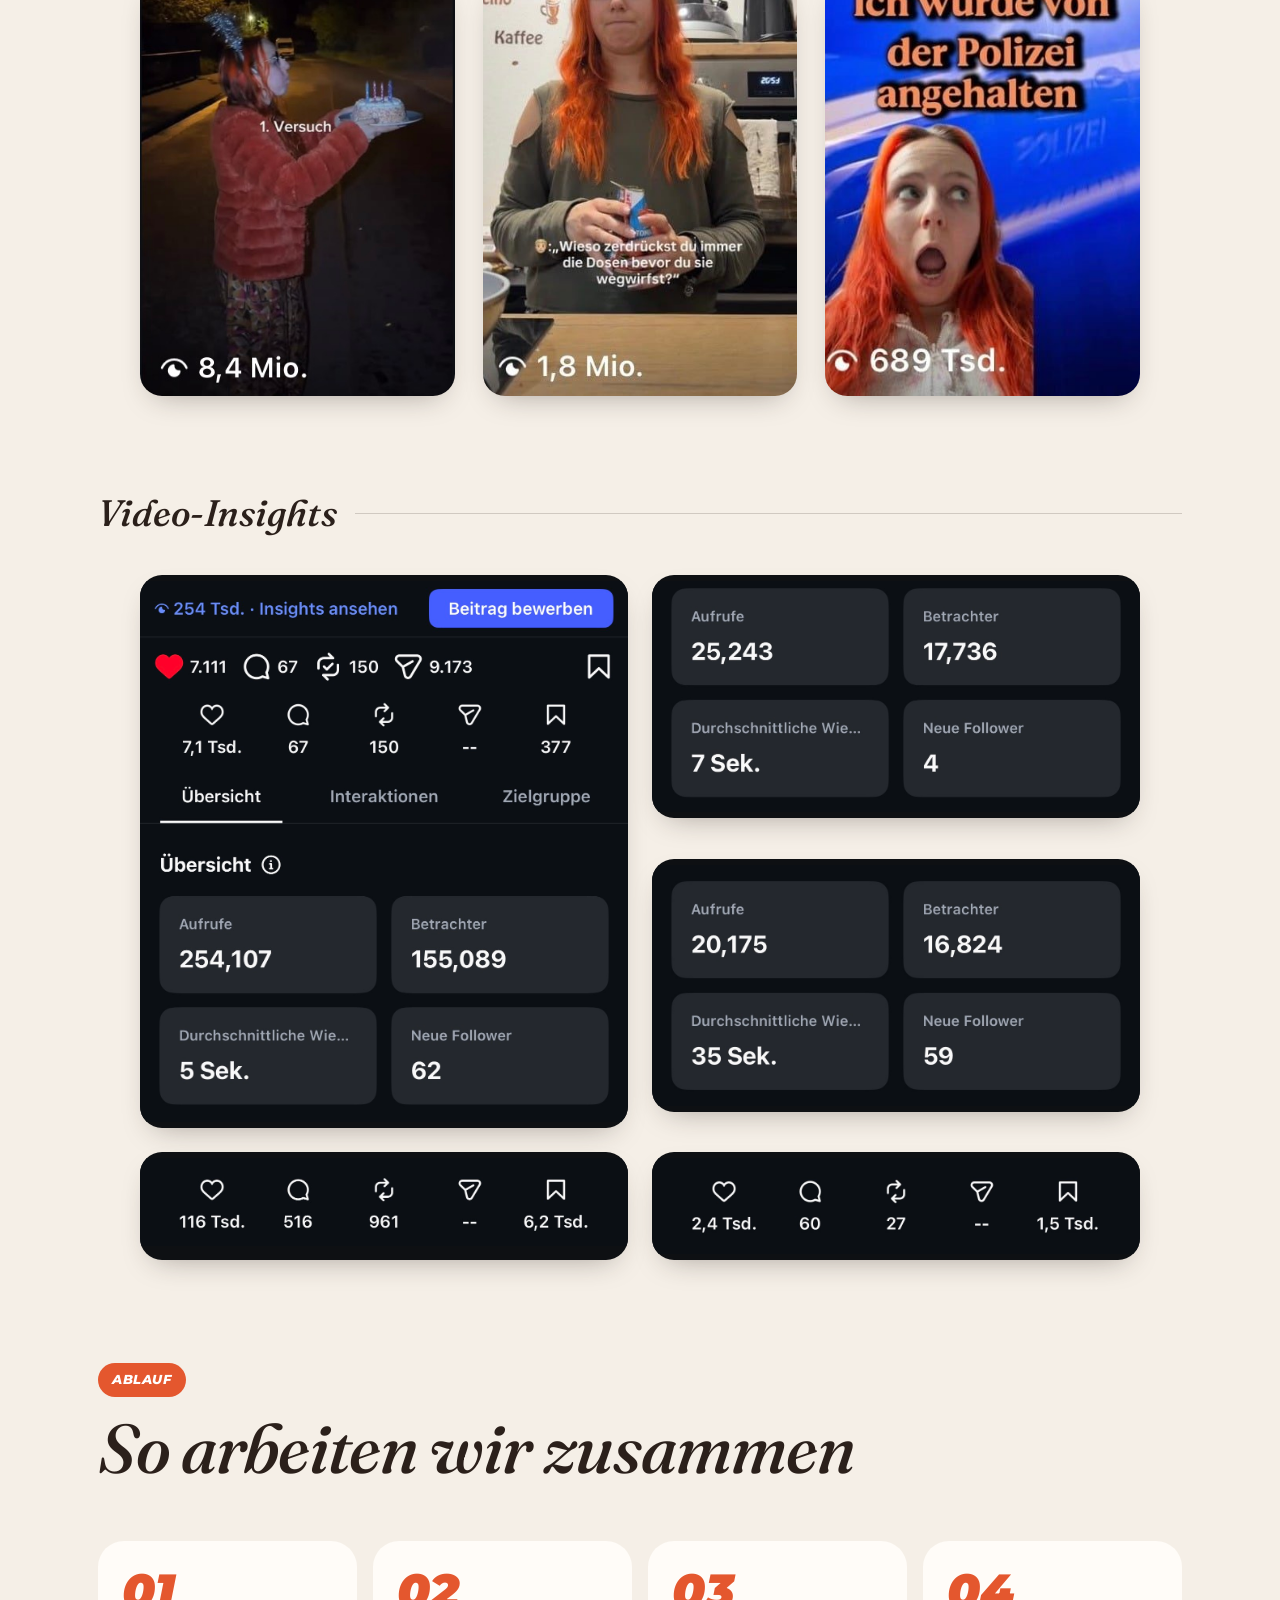
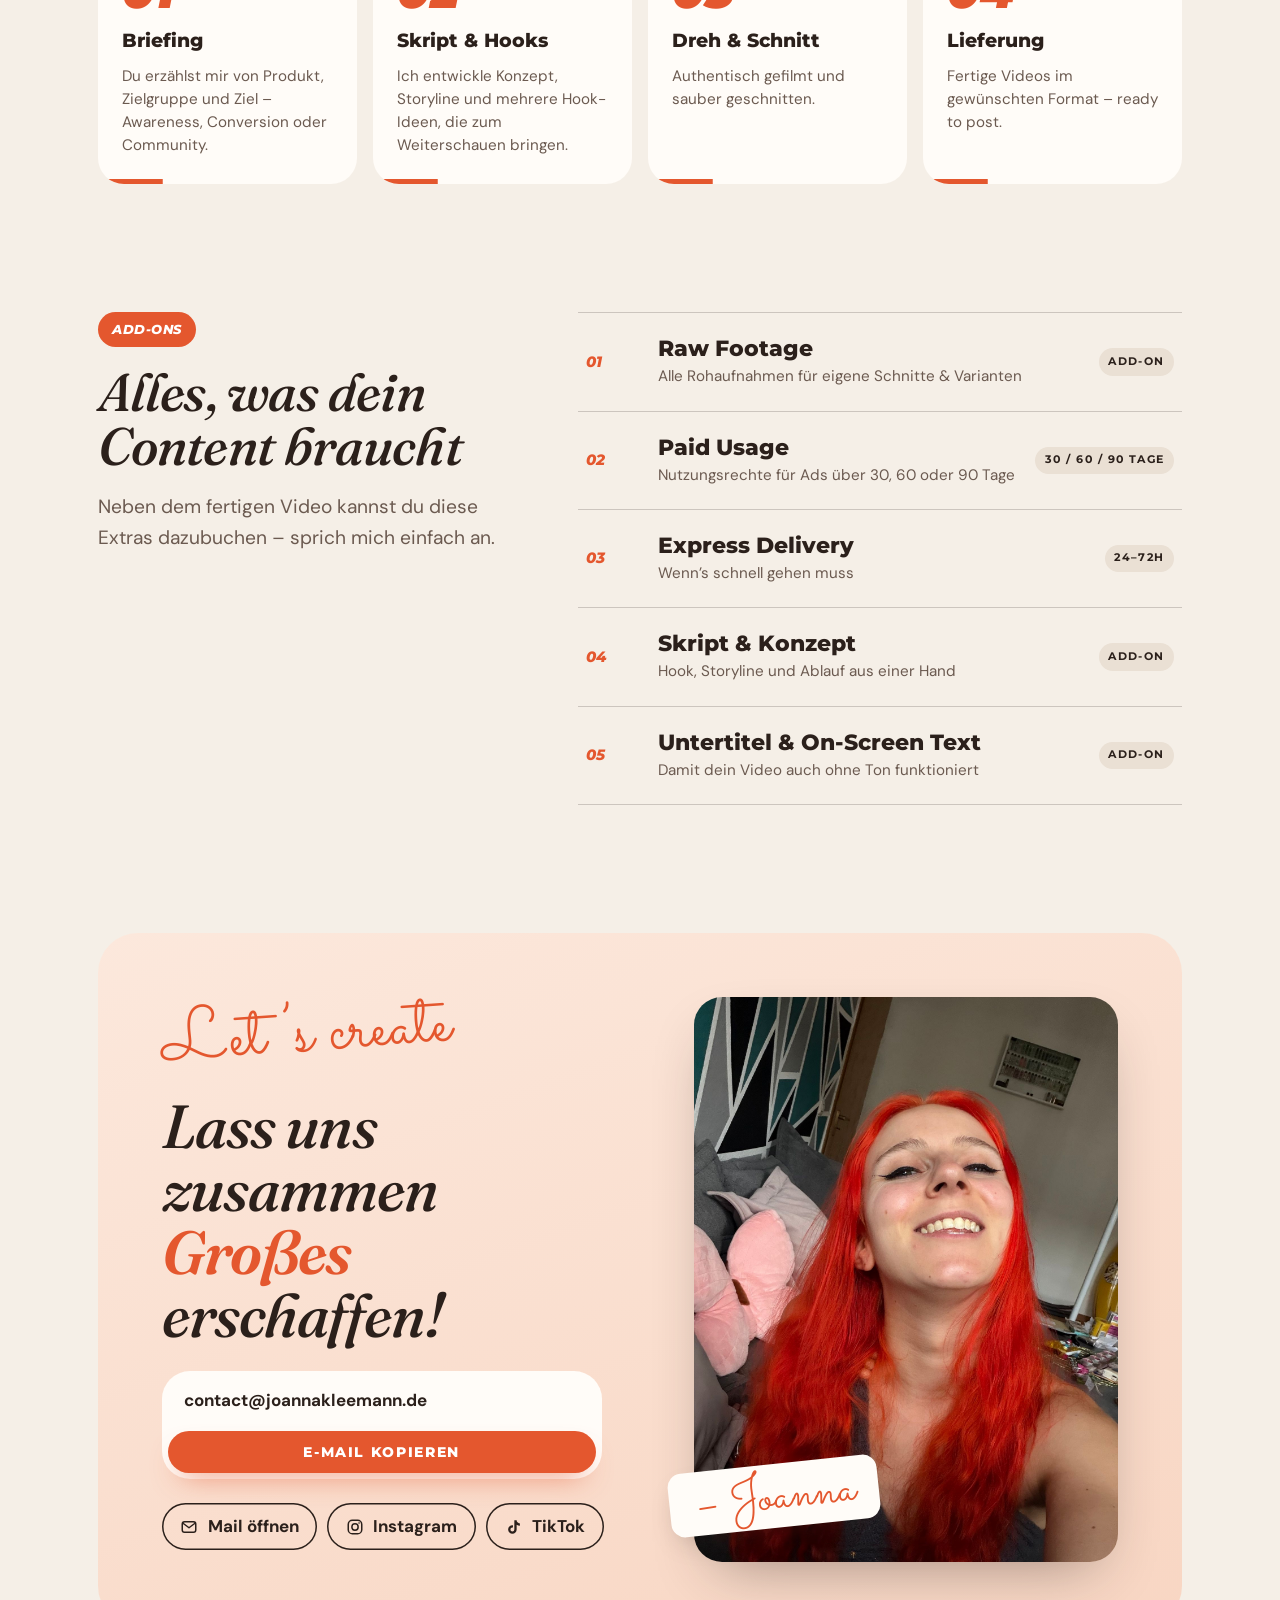
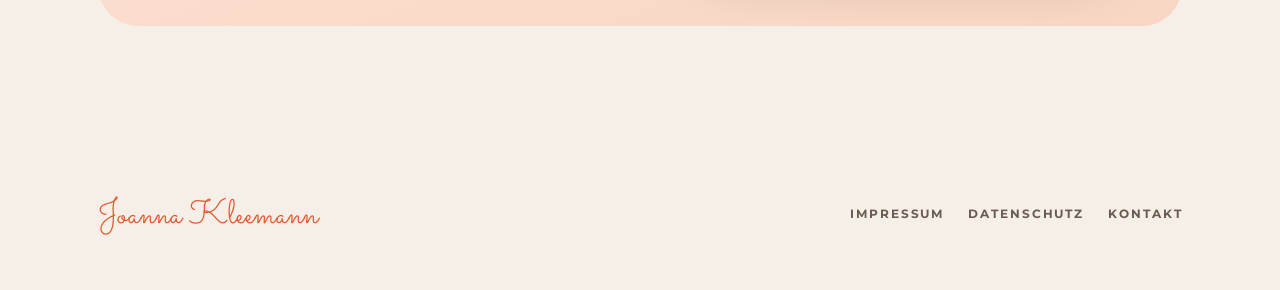
==== commit aaa5c3c6: "Favicon in 48/96/144/192 px für Google verlinkt Co-Authored-By: Claude Sonnet 5.5 <noreply@anthropic" ====
--- a/index.html
+++ b/index.html
@@ -5,9 +5,12 @@
 <meta name="theme-color" content="#E4572E">
 <title>Joanna Kleemann · UGC-Creatorin &amp; Influencerin aus Leipzig</title>
 <link rel="canonical" href="https://joannakleemann.de/">
-<link rel="icon" href="favicon.ico" sizes="any">
-<link rel="icon" type="image/png" sizes="192x192" href="img/icon-192.png">
-<link rel="apple-touch-icon" href="img/apple-touch-icon.png">
+<link rel="icon" href="/favicon.ico" sizes="48x48">
+<link rel="icon" type="image/png" sizes="48x48" href="/img/icon-48.png">
+<link rel="icon" type="image/png" sizes="96x96" href="/img/icon-96.png">
+<link rel="icon" type="image/png" sizes="144x144" href="/img/icon-144.png">
+<link rel="icon" type="image/png" sizes="192x192" href="/img/icon-192.png">
+<link rel="apple-touch-icon" href="/img/apple-touch-icon.png">
 <meta property="og:type" content="website">
 <meta property="og:locale" content="de_DE">
 <meta property="og:site_name" content="Joanna Kleemann">
